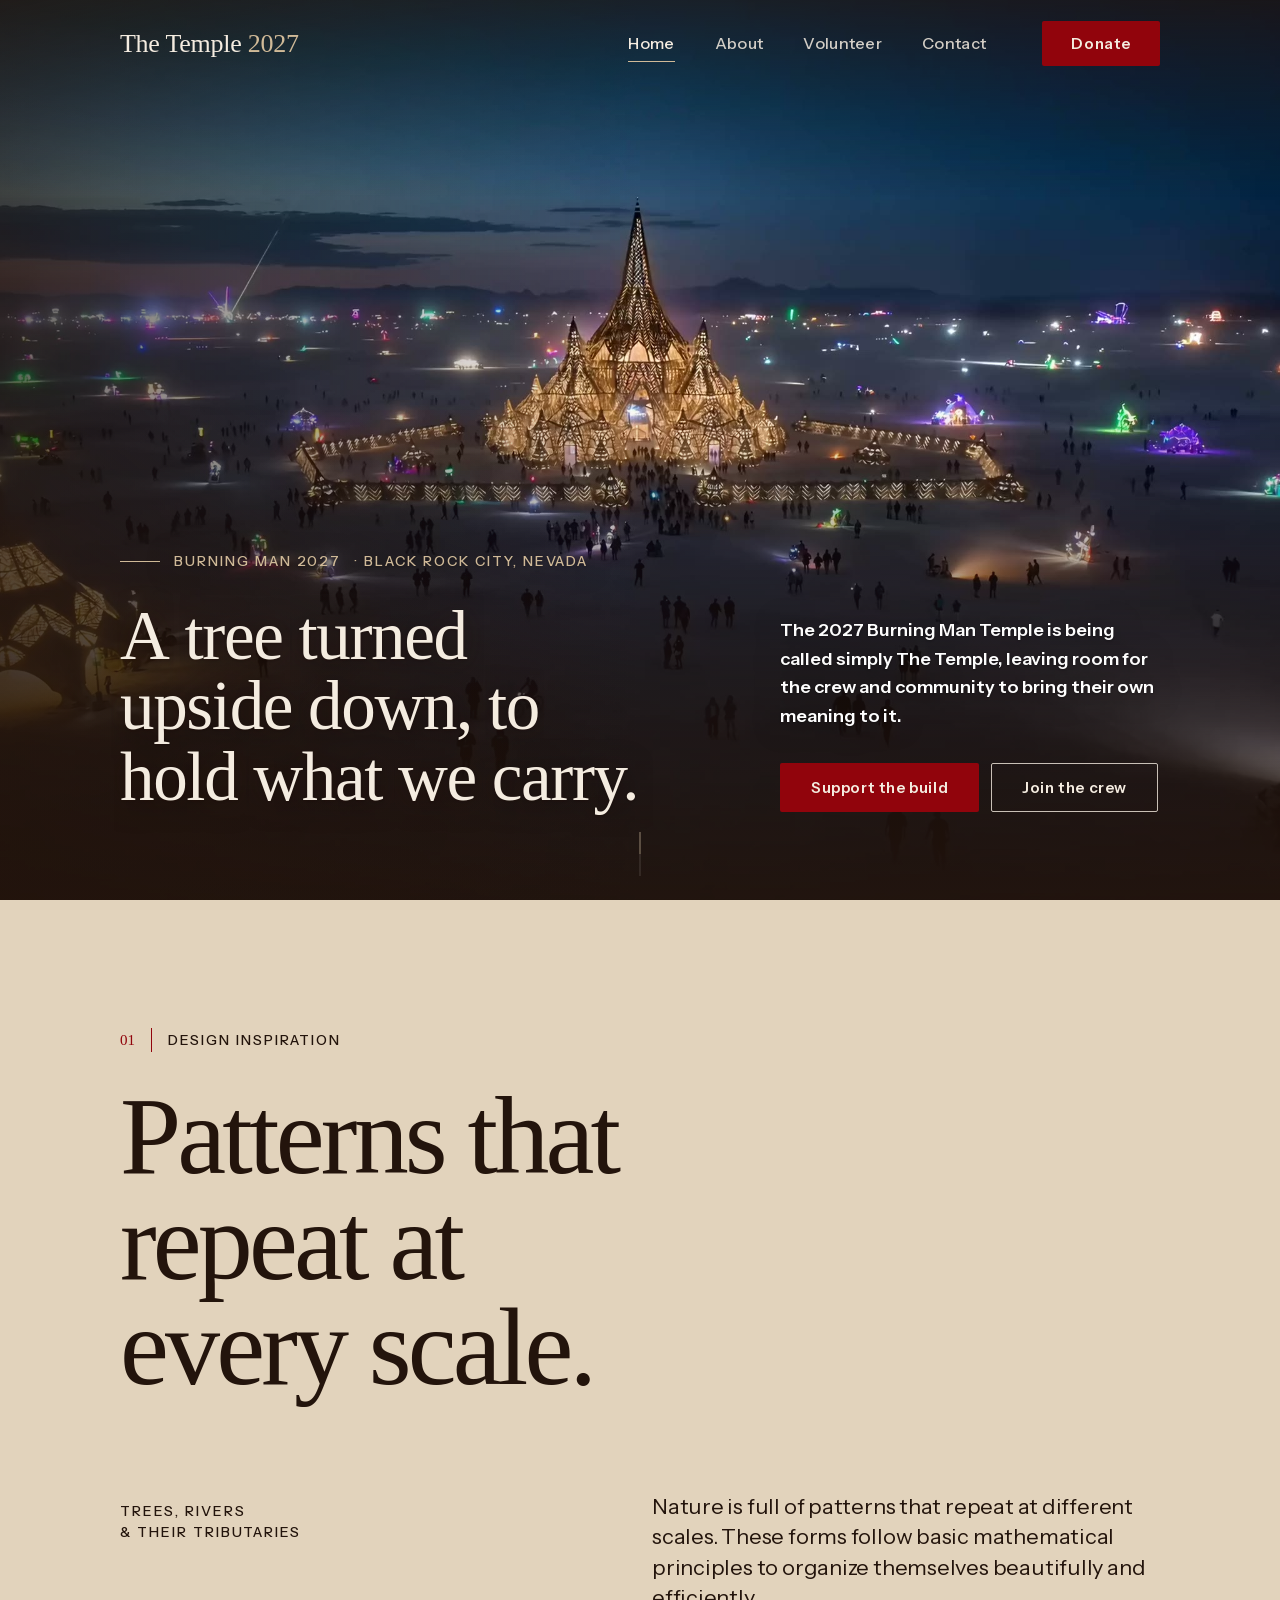
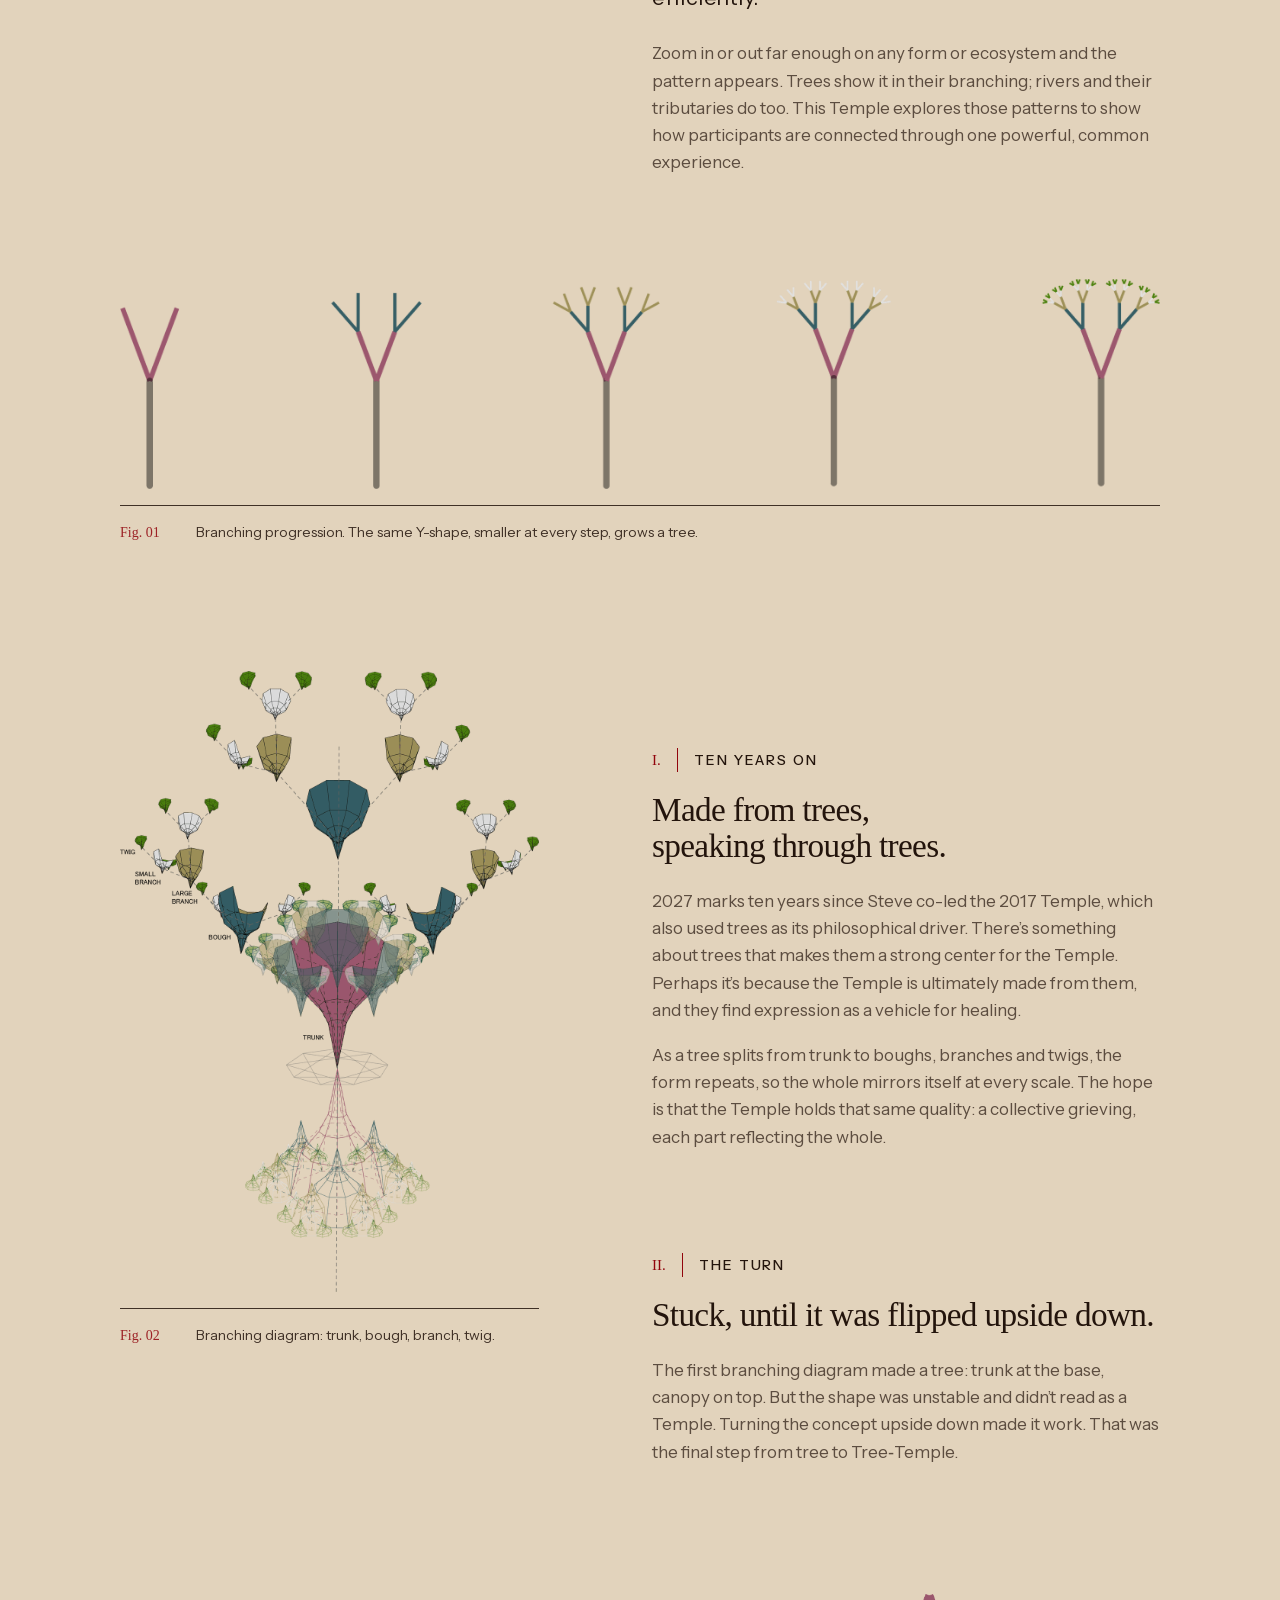
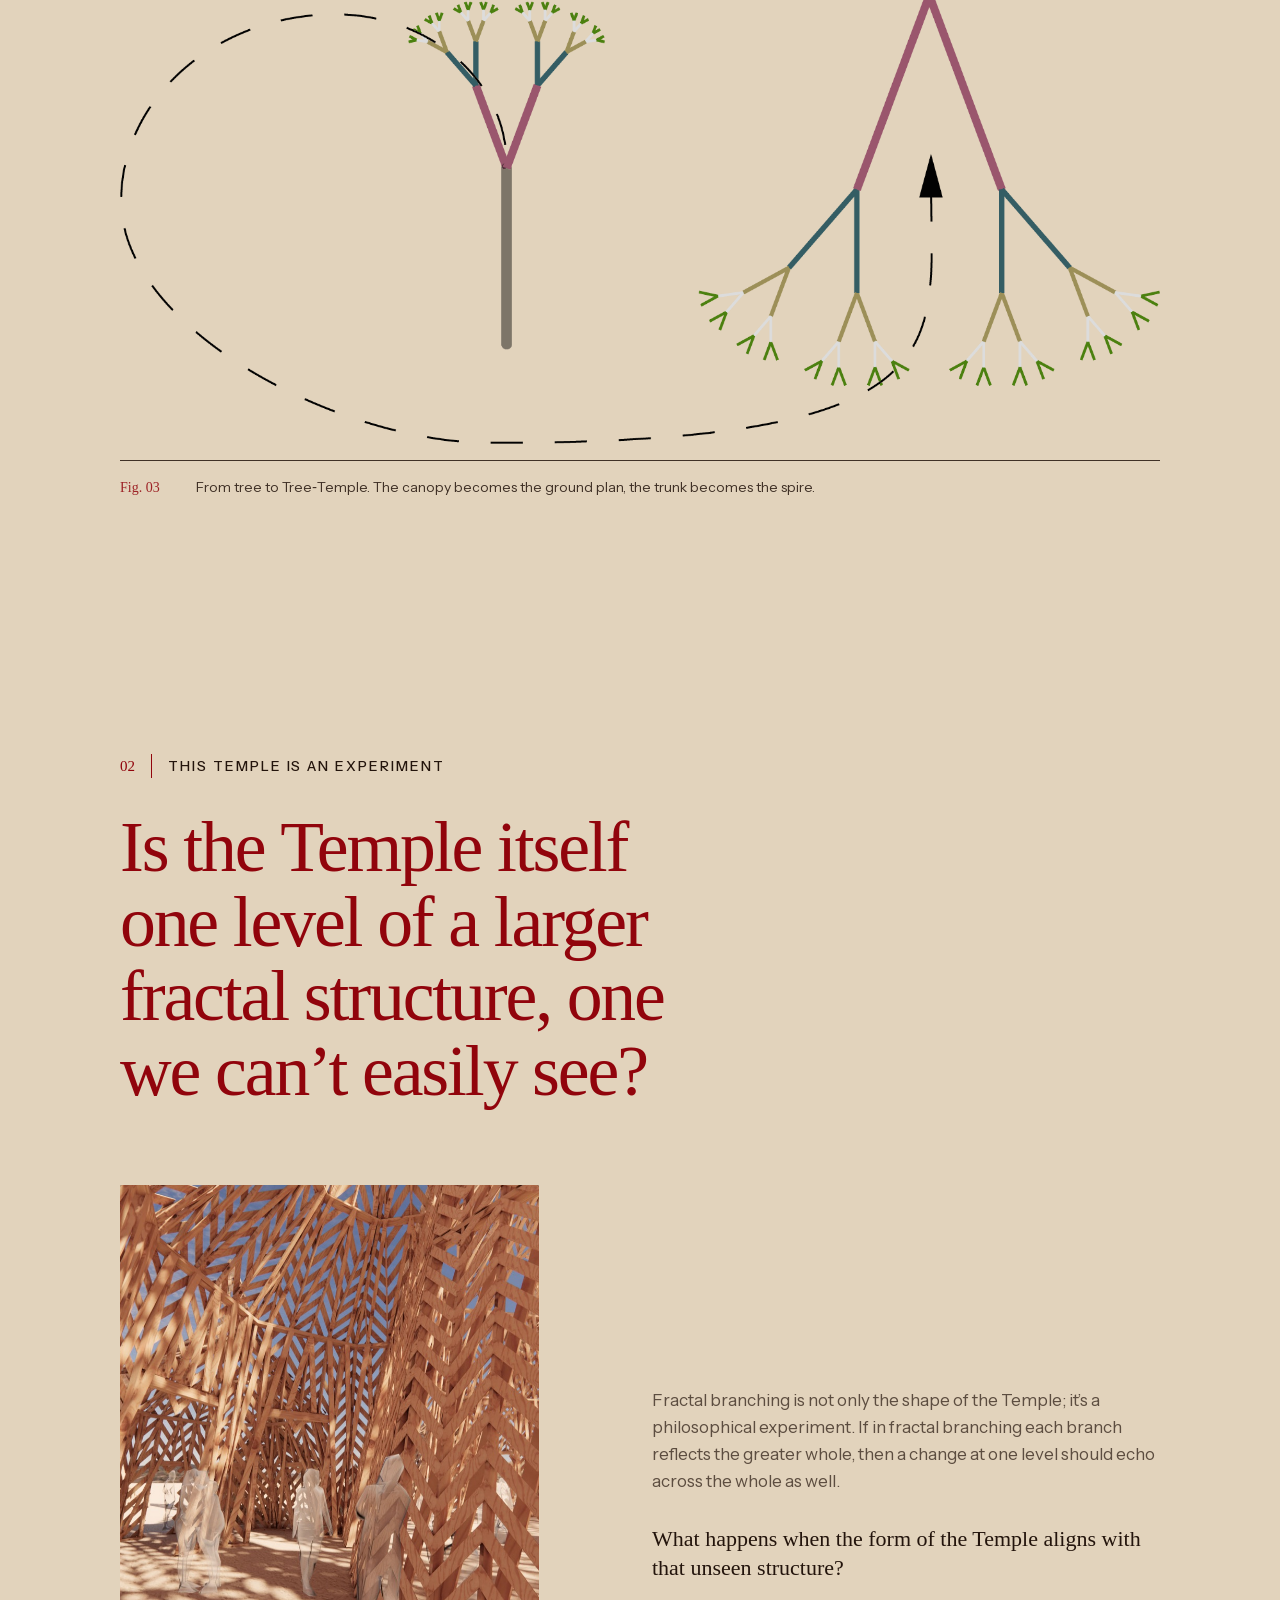
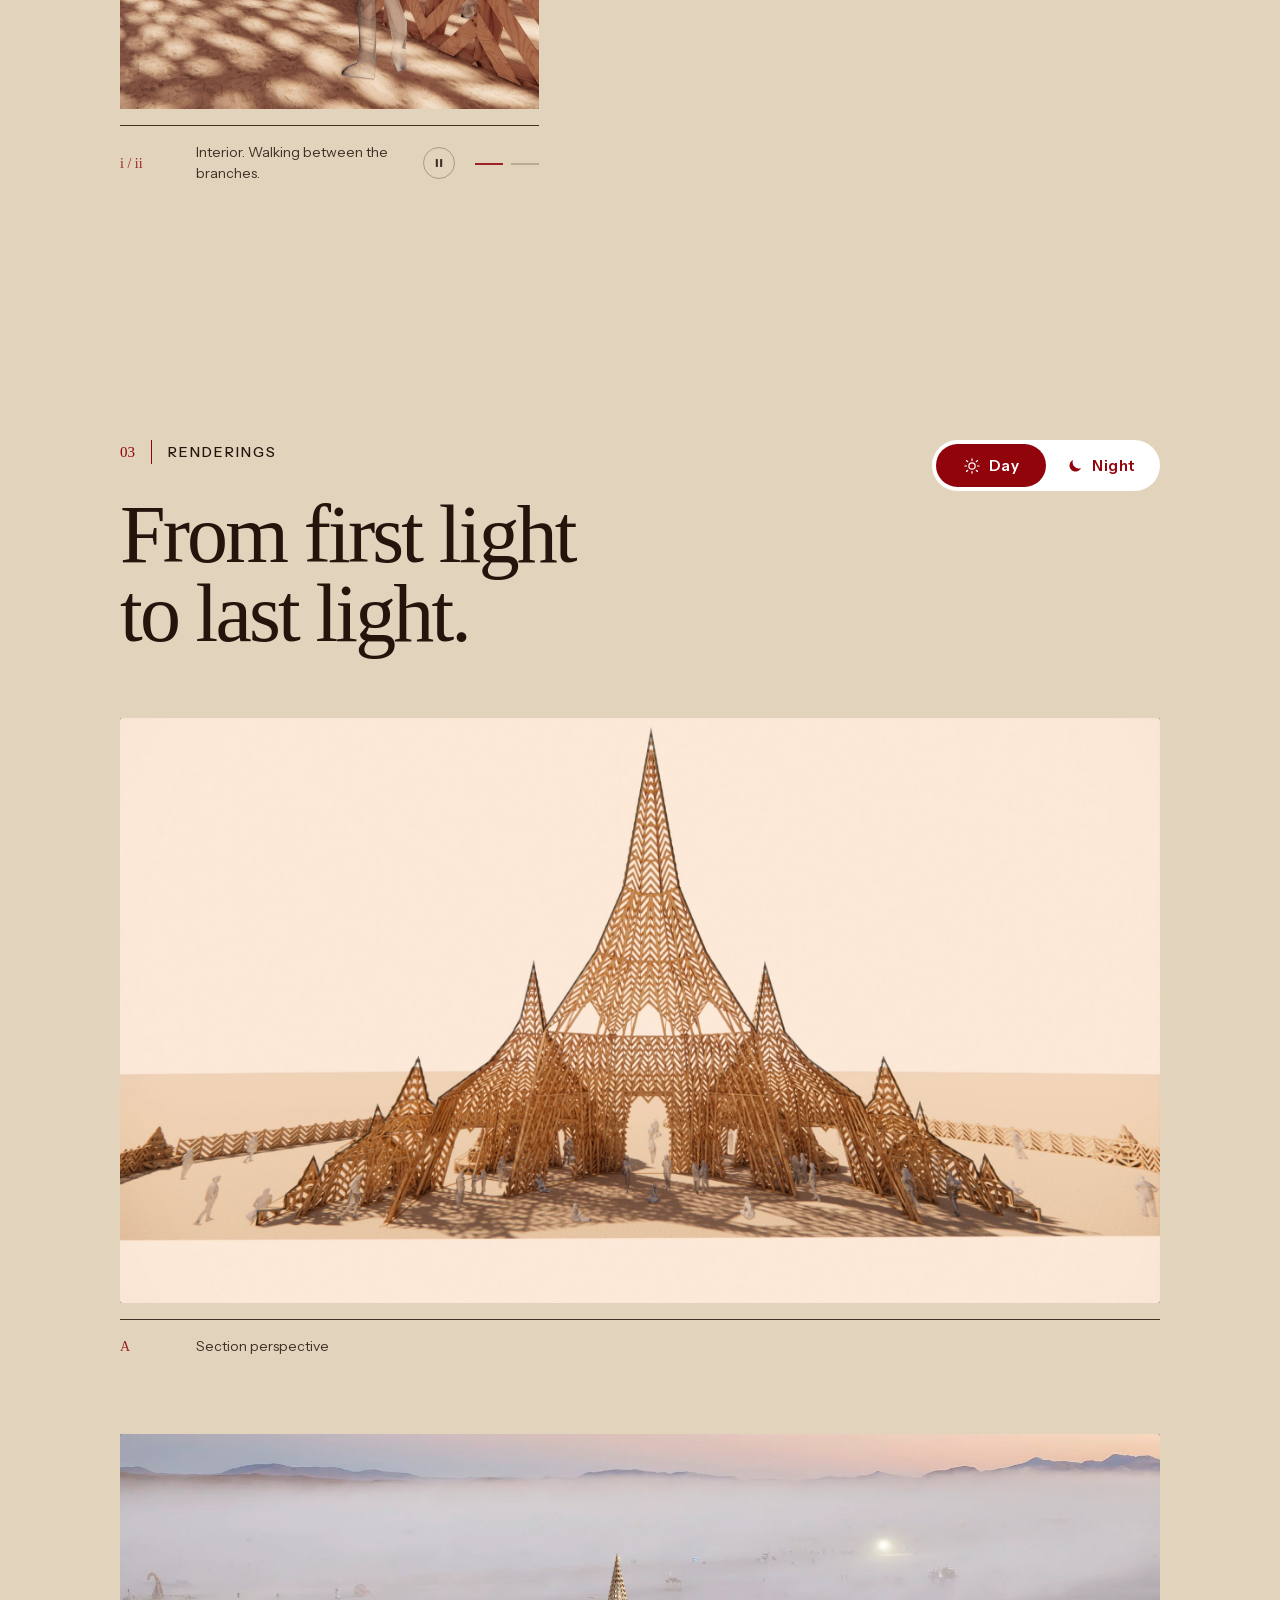
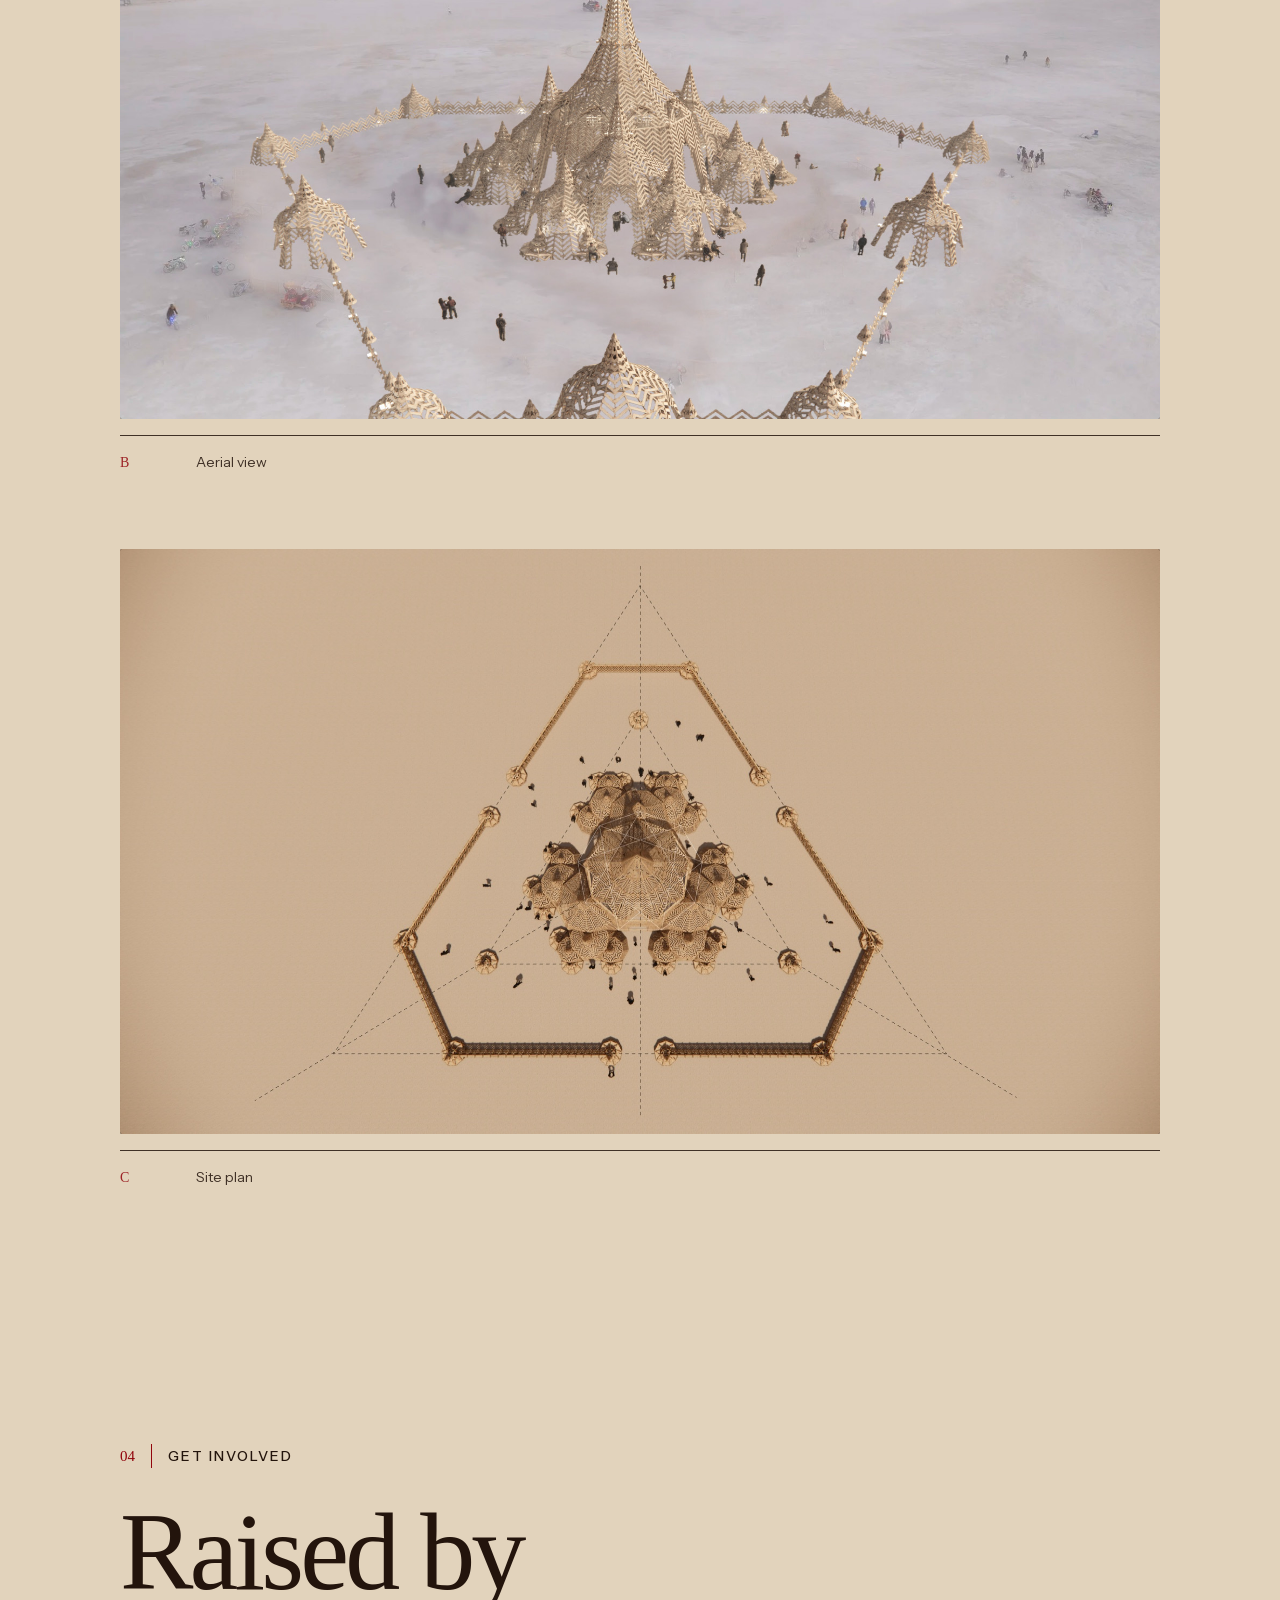
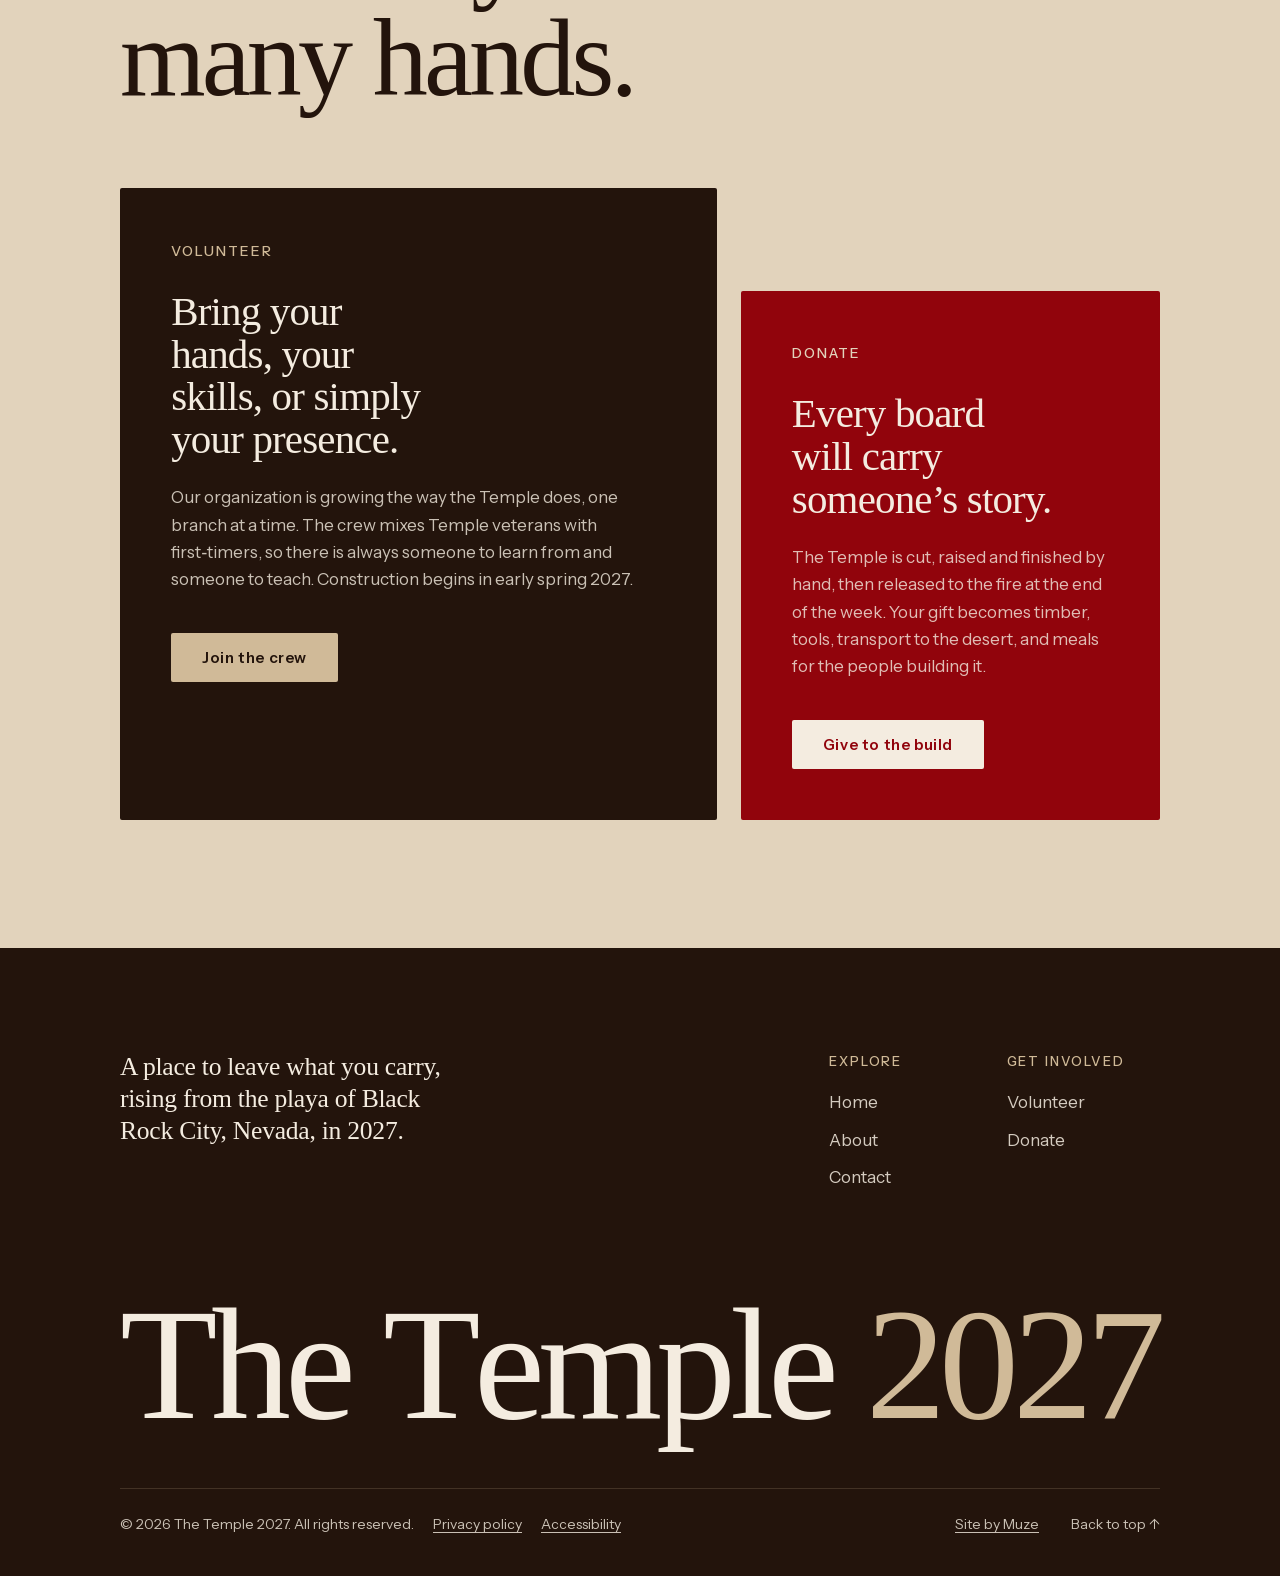
==== index.html @ 75f180c4 "Ceiling plan grows like mushrooms from the Trunk Each round chamber swells up from its own centre in" ====
<!DOCTYPE html>
<html lang="en">
<head>
  <meta charset="UTF-8" />
  <meta name="viewport" content="width=device-width, initial-scale=1.0" />
  <!-- TEMPORARY: preview only. Remove this line when the real domain goes live. -->
  <meta name="robots" content="noindex, nofollow" />
  <title>The Temple 2027 | Burning Man</title>
  <meta name="description" content="The Temple 2027 at Burning Man: a fractal tree turned upside down, built by the community as a space for grief and reflection." />
  <link rel="icon" type="image/png" sizes="32x32" href="img/favicon-32.png?v=3" />
  <link rel="icon" type="image/png" sizes="192x192" href="img/favicon-192.png?v=3" />
  <link rel="apple-touch-icon" href="img/apple-touch-icon.png?v=3" />
  <link rel="preload" href="fonts/young-serif-latin.woff2" as="font" type="font/woff2" crossorigin />
  <link rel="preload" href="fonts/instrument-sans-latin.woff2" as="font" type="font/woff2" crossorigin />
  <link rel="preload" as="image" href="img/hero-video-start.jpg" />
  <link rel="stylesheet" href="css/styles.css?v=55" />
  <!-- enable scroll-reveal hidden state before paint (no flash; no-JS safe) -->
  <script>document.documentElement.classList.add('js-reveal');</script>
  <!-- reduced motion: show the hero still from the first paint (no video flash) -->
  <script>if(window.matchMedia&&matchMedia('(prefers-reduced-motion: reduce)').matches)document.documentElement.classList.add('rm')</script>
  <!-- TEMPORARY font preview: apply the saved title font before paint -->
</head>
<body>
  <a class="skip-link" href="#main">Skip to content</a>
  <div class="page" id="top">

    <!-- ================= Header ================= -->
    <header class="site-header" id="site-header">
      <div class="container">
        <a class="logo" href="index.html" aria-label="The Temple 2027, home">
          The Temple <span class="logo__year">2027</span>
        </a>

        <input type="checkbox" id="nav-check" aria-label="Menu" aria-controls="site-nav" />
        <label class="nav-toggle" for="nav-check" aria-hidden="true">
          <span></span><span></span><span></span>
        </label>

        <nav class="nav" id="site-nav" aria-label="Main">
          <a href="index.html" aria-current="page">Home</a>
          <a href="about.html">About</a>
          <a href="volunteer.html">Volunteer</a>
          <a href="contact.html">Contact</a>
          <a class="btn btn--red nav__cta" href="donate.html">Donate</a>
        </nav>

        <a class="btn btn--red header-cta" href="donate.html">Donate</a>
      </div>
    </header>

    <main id="main" tabindex="-1">
      <!-- ================= Hero (above the fold) ================= -->
      <section class="hero">
        <!-- film + still move together for the parallax effect -->
        <div class="hero__media" id="hero-media">
          <!-- hero film: plays once, then fades into the overview still.
               Decorative and muted. -->
          <video
            class="hero__bg hero__video"
            id="hero-video"
            muted
            playsinline
            preload="auto"
            poster="img/hero-video-start.jpg"
            data-end-frame="img/hero-video-end.jpg"
            aria-hidden="true"
          >
            <source src="img/hero-video-sm.mp4" type="video/mp4" media="(max-width: 900px)" />
            <source src="img/hero-video.mp4" type="video/mp4" />
          </video>
          <!-- the film fades into this still when it ends (also the fallback) -->
          <img
            class="hero__bg hero__after"
            src="img/hero-overview.jpg"
            srcset="img/hero-overview-sm.jpg 1200w, img/hero-overview.jpg 1754w"
            sizes="100vw"
            alt="Aerial view of The Temple 2027 at dusk: the lit timber spires and courtyard wall glowing on the playa, with Black Rock City's lights behind"
            loading="lazy"
            decoding="async"
          />
        </div>
        <!-- pause/play for the hero film (motion sensitivity, WCAG 2.2.2) -->
        <button type="button" class="hero__pause" id="hero-pause" aria-controls="hero-video" aria-pressed="false" aria-label="Pause background video" hidden>
          <svg class="hero__pause-icon hero__pause-icon--pause" viewBox="0 0 24 24" aria-hidden="true"><rect x="6.5" y="5" width="3.6" height="14" rx="1" /><rect x="13.9" y="5" width="3.6" height="14" rx="1" /></svg>
          <svg class="hero__pause-icon hero__pause-icon--play" viewBox="0 0 24 24" aria-hidden="true"><path d="M8 5.5v13a1 1 0 0 0 1.5.86l10.2-6.5a1 1 0 0 0 0-1.72L9.5 4.64A1 1 0 0 0 8 5.5z" /></svg>
          <span class="hero__pause-label">Pause</span>
        </button>
        <!-- mouse users: the pause/play control follows the cursor over the film -->
        <div class="hero-cursor" id="hero-cursor" aria-hidden="true">
          <svg class="hero-cursor__icon hero-cursor__icon--pause" viewBox="0 0 24 24"><rect x="6.5" y="5" width="3.6" height="14" rx="1" /><rect x="13.9" y="5" width="3.6" height="14" rx="1" /></svg>
          <svg class="hero-cursor__icon hero-cursor__icon--play" viewBox="0 0 24 24"><path d="M8 5.5v13a1 1 0 0 0 1.5.86l10.2-6.5a1 1 0 0 0 0-1.72L9.5 4.64A1 1 0 0 0 8 5.5z" /></svg>
          <span class="hero-cursor__label">Pause</span>
        </div>
        <div class="hero__shade" aria-hidden="true"></div>

        <div class="container hero__inner">
          <p class="eyebrow hero__eyebrow">Burning Man 2027<span class="hero__place"> &middot; Black Rock City, Nevada</span></p>

          <div class="hero__grid">
            <h1 class="hero__title">A tree turned upside down, to hold what we carry.</h1>

            <div class="hero__side">
              <p class="hero__lede">
                The 2027 Burning Man Temple is being called simply The Temple,
                leaving room for the crew and community to bring their own
                meaning to it.
              </p>
              <div class="hero__actions">
                <a class="btn btn--red" href="donate.html">Support the build</a>
                <a class="btn btn--ghost" href="volunteer.html">Join the crew</a>
              </div>
            </div>
          </div>
        </div>

        <a class="hero__scroll" href="#intro" aria-label="Scroll to content">
          <span></span>
        </a>
      </section>

      <!-- ================= 01 / Inspiration ================= -->
      <section class="section inspo" id="intro">
        <div class="container">
          <header class="sec-head" data-reveal>
            <p class="index"><span>01</span> Design Inspiration</p>
            <h2 class="display">Patterns that repeat at every&nbsp;scale.</h2>
          </header>

          <div class="inspo__lead">
            <p class="meta" data-reveal>
              Trees, rivers<br />&amp; their tributaries
            </p>
            <div class="inspo__lead-text" data-reveal>
              <p class="lede-lg">
                Nature is full of patterns that repeat at different scales. These
                forms follow basic mathematical principles to organize themselves
                beautifully and efficiently.
              </p>
              <p>
                Zoom in or out far enough on any form or ecosystem and the pattern
                appears. Trees show it in their branching; rivers and their
                tributaries do too. This Temple explores those patterns to show how
                participants are connected through one powerful, common experience.
              </p>
            </div>
          </div>

          <figure class="plate" data-reveal>
            <div class="grow-strip">
              <img src="img/concept-1.png?v=2" alt="Five-step diagram: a single Y-shaped branch repeats at smaller and smaller scales until it forms a full tree canopy" loading="lazy" />
              <span class="grow-strip__step" aria-hidden="true"></span>
              <span class="grow-strip__step" aria-hidden="true"></span>
              <span class="grow-strip__step" aria-hidden="true"></span>
              <span class="grow-strip__step" aria-hidden="true"></span>
              <span class="grow-strip__step" aria-hidden="true"></span>
            </div>
            <figcaption class="caption">
              <span class="caption__fig">Fig. 01</span>
              <span>Branching progression. The same Y-shape, smaller at every step, grows a tree.</span>
            </figcaption>
          </figure>

          <div class="inspo__split">
            <figure class="plate plate--tall" data-reveal>
              <img src="img/branching-diagram.png" alt="Branching diagram labelling each level of the Temple: trunk, bough, large branch, small branch and twig" loading="lazy" />
              <figcaption class="caption">
                <span class="caption__fig">Fig. 02</span>
                <span>Branching diagram: trunk, bough, branch, twig.</span>
              </figcaption>
            </figure>

            <div class="inspo__story">
              <div class="story-block" data-reveal>
                <p class="index index--small"><span>i.</span> Ten years on</p>
                <h3 class="title-lg">Made from trees, speaking through&nbsp;trees.</h3>
                <p>
                  2027 marks ten years since Steve co-led the 2017 Temple, which also
                  used trees as its philosophical driver. There&rsquo;s something about
                  trees that makes them a strong center for the Temple. Perhaps it&rsquo;s
                  because the Temple is ultimately made from them, and they find
                  expression as a vehicle for healing.
                </p>
                <p>
                  As a tree splits from trunk to boughs, branches and twigs, the form
                  repeats, so the whole mirrors itself at every scale. The hope is that
                  the Temple holds that same quality: a collective grieving, each part
                  reflecting the whole.
                </p>
              </div>

              <div class="story-block" data-reveal>
                <p class="index index--small"><span>ii.</span> The turn</p>
                <h3 class="title-lg">Stuck, until it was flipped upside&nbsp;down.</h3>
                <p>
                  The first branching diagram made a tree: trunk at the base, canopy
                  on top. But the shape was unstable and didn&rsquo;t read as a Temple.
                  Turning the concept upside down made it work. That was the final step
                  from tree to Tree&#8209;Temple.
                </p>
              </div>
            </div>
          </div>

          <figure class="plate" data-reveal>
            <div class="flip-anim">
              <img src="img/concept-2.png?v=2" alt="Diagram showing the tree rotated upside down: the trunk becomes the Temple's central spire and the branches spread outward along the ground" loading="lazy" />
              <span class="flip-anim__tree flip-anim__tree--up" aria-hidden="true"></span>
              <span class="flip-anim__loop" aria-hidden="true"></span>
              <span class="flip-anim__tree flip-anim__tree--down" aria-hidden="true"></span>
            </div>
            <figcaption class="caption">
              <span class="caption__fig">Fig. 03</span>
              <span>From tree to Tree&#8209;Temple. The canopy becomes the ground plan, the trunk becomes the spire.</span>
            </figcaption>
          </figure>
        </div>
      </section>

      <!-- ================= 02 / The Experiment ================= -->
      <section class="section experiment">
        <div class="container">
          <p class="index" data-reveal><span>02</span> This Temple is an Experiment</p>
          <blockquote class="experiment__quote" data-reveal>
            Is the Temple itself one level of a larger fractal structure,
            one we can&rsquo;t easily&nbsp;see?
          </blockquote>
          <div class="experiment__body">
            <!-- interior slider: slow crossfade with an easing zoom -->
            <figure class="ex-slider" data-reveal aria-roledescription="carousel" aria-label="Interior renderings">
              <div class="ex-slider__frame">
                <div class="ex-slide is-active">
                  <img src="img/interior-1.jpg" alt="Inside the Temple: people walk beneath branching timber columns, dappled light on the playa floor" loading="lazy" />
                </div>
                <div class="ex-slide">
                  <img src="img/interior-2.jpg" alt="Inside the Temple's central chamber, looking up into the lattice dome with a small altar spire at its center" loading="lazy" />
                </div>
              </div>
              <figcaption class="caption ex-slider__caption">
                <span class="caption__fig ex-slider__count" aria-live="polite">i / ii</span>
                <span class="ex-slider__label">Interior. Walking between the branches.</span>
                <button type="button" class="ex-slider__pause" aria-pressed="false" aria-label="Pause slideshow">
                  <svg class="ex-slider__pause-icon ex-slider__pause-icon--pause" viewBox="0 0 24 24" aria-hidden="true"><rect x="6.5" y="5" width="3.6" height="14" rx="1" /><rect x="13.9" y="5" width="3.6" height="14" rx="1" /></svg>
                  <svg class="ex-slider__pause-icon ex-slider__pause-icon--play" viewBox="0 0 24 24" aria-hidden="true"><path d="M8 5.5v13a1 1 0 0 0 1.5.86l10.2-6.5a1 1 0 0 0 0-1.72L9.5 4.64A1 1 0 0 0 8 5.5z" /></svg>
                </button>
                <span class="ex-slider__dots">
                  <button type="button" class="ex-slider__dot is-active" aria-label="Show interior view 1"></button>
                  <button type="button" class="ex-slider__dot" aria-label="Show interior view 2"></button>
                </span>
              </figcaption>
            </figure>

            <div class="experiment__text" data-reveal>
              <p>
                Fractal branching is not only the shape of the Temple; it&rsquo;s a
                philosophical experiment. If in fractal branching each branch reflects
                the greater whole, then a change at one level should echo across the
                whole as well.
              </p>
              <p class="experiment__ask">What happens when the form of the Temple aligns with that unseen structure?</p>
            </div>
          </div>
        </div>
      </section>

      <!-- ================= 03 / Day & Night ================= -->
      <section class="section daynight" id="day-night" data-mode="day">
        <div class="container">
          <!-- sticky on desktop (follows you down the section);
               floating bottom pill on mobile while the section is in view -->
          <div class="dn-toggle-dock">
            <div class="dn-toggle" role="group" aria-label="Show renderings in daylight or at night">
              <button type="button" class="dn-toggle__btn" data-mode="day" aria-pressed="true">
                <svg viewBox="0 0 24 24" aria-hidden="true"><circle cx="12" cy="12" r="4.2" /><path d="M12 2.5v2.2M12 19.3v2.2M4.7 4.7l1.6 1.6M17.7 17.7l1.6 1.6M2.5 12h2.2M19.3 12h2.2M4.7 19.3l1.6-1.6M17.7 6.3l1.6-1.6" /></svg>
                Day
              </button>
              <button type="button" class="dn-toggle__btn" data-mode="night" aria-pressed="false">
                <svg viewBox="0 0 24 24" aria-hidden="true"><path d="M20 14.5A8 8 0 0 1 9.5 4a8 8 0 1 0 10.5 10.5Z" /></svg>
                Night
              </button>
              <span class="dn-toggle__thumb" aria-hidden="true"></span>
            </div>
          </div>

          <header class="daynight__head">
            <div data-reveal>
              <p class="index"><span>03</span> Renderings</p>
              <h2 class="display display--md">From first light to last&nbsp;light.</h2>
            </div>
          </header>

          <figure class="dn-figure dn-figure--wide" data-reveal>
            <div class="dn-media">
              <img class="dn-img dn-img--day" src="img/section-day.jpg" alt="Section perspective of the Temple in daylight: timber lattice spires over the playa" loading="lazy" />
              <img class="dn-img dn-img--night" src="img/section-night.jpg" alt="Section perspective of the Temple at night, lit warm from within under a starry sky" loading="lazy" />
            </div>
            <figcaption class="caption">
              <span class="caption__fig">A</span>
              <span>Section perspective</span>
            </figcaption>
          </figure>

          <div class="dn-pair">
            <figure class="dn-figure" data-reveal>
              <div class="dn-media">
                <img class="dn-img dn-img--day" src="img/aerial-day.jpg" alt="Aerial view of the Temple and its courtyard at dawn in a soft dust haze" loading="lazy" />
                <img class="dn-img dn-img--night" src="img/aerial-night.jpg" alt="Aerial view of the Temple glowing at dusk with Black Rock City's lights behind" loading="lazy" />
              </div>
              <figcaption class="caption">
                <span class="caption__fig">B</span>
                <span>Aerial view</span>
              </figcaption>
            </figure>

            <figure class="dn-figure" data-reveal>
              <div class="dn-media">
                <img class="dn-img dn-img--day" src="img/siteplan-day.jpg" alt="Top-down site plan of the Temple: a hexagonal courtyard wall inside a triangle of construction lines" loading="lazy" />
                <img class="dn-img dn-img--night" src="img/siteplan-night.jpg" alt="Top-down site plan of the Temple at night, the central chamber glowing" loading="lazy" />
              </div>
              <figcaption class="caption">
                <span class="caption__fig">C</span>
                <span>Site plan</span>
              </figcaption>
            </figure>
          </div>
        </div>
      </section>

      <!-- ================= 04 / Get involved ================= -->
      <section class="section involve" id="get-involved">
        <div class="container">
          <header class="sec-head" data-reveal>
            <p class="index"><span>04</span> Get Involved</p>
            <h2 class="display">Raised by many hands.</h2>
          </header>

          <div class="involve__grid">
            <article class="cta-card cta-card--dark" data-reveal>
              <p class="cta-card__label">Volunteer</p>
              <h3 class="cta-card__title">Bring your hands, your skills, or simply your&nbsp;presence.</h3>
              <p class="cta-card__text">
                Our organization is growing the way the Temple does, one branch at a
                time. The crew mixes Temple veterans with first&#8209;timers, so there
                is always someone to learn from and someone to teach. Construction
                begins in early spring 2027.
              </p>
              <a class="btn btn--khaki cta-card__btn" href="volunteer.html">Join the crew</a>
            </article>

            <article class="cta-card cta-card--red" data-reveal>
              <p class="cta-card__label">Donate</p>
              <h3 class="cta-card__title">Every board will carry someone&rsquo;s&nbsp;story.</h3>
              <p class="cta-card__text">
                The Temple is cut, raised and finished by hand, then released to the
                fire at the end of the week. Your gift becomes timber, tools,
                transport to the desert, and meals for the people building it.
              </p>
              <a class="btn btn--cream cta-card__btn" href="donate.html">Give to the build</a>
            </article>
          </div>
        </div>
      </section>
    </main>

    <!-- ================= Footer ================= -->
    <footer class="site-footer" data-header="dark">
      <div class="container">
        <div class="footer__top">
          <p class="footer__statement">
            A place to leave what you carry, rising from the playa of Black Rock
            City, Nevada, in&nbsp;2027.
          </p>

          <nav class="footer__col" aria-label="Explore">
            <p class="footer__heading">Explore</p>
            <a href="index.html">Home</a>
            <a href="about.html">About</a>
            <a href="contact.html">Contact</a>
          </nav>

          <nav class="footer__col" aria-label="Get involved">
            <p class="footer__heading">Get involved</p>
            <a href="volunteer.html">Volunteer</a>
            <a href="donate.html">Donate</a>
          </nav>

        </div>

        <p class="footer__mark" aria-hidden="true">The Temple <span>2027</span></p>

        <div class="footer__bottom">
          <p>&copy; 2026 The Temple 2027. All rights reserved. <a class="footer__legal" href="privacy.html">Privacy policy</a> <a class="footer__legal" href="accessibility.html">Accessibility</a></p>
          <div class="footer__links">
            <a class="footer__credit" href="https://muzedesign.com" target="_blank" rel="noopener">Site by Muze<span class="sr-only"> (opens in a new tab)</span></a>
            <a class="footer__top-link" href="#top">Back to top <span aria-hidden="true">&uarr;</span></a>
          </div>
        </div>
      </div>
    </footer>

  </div>

  <script src="js/main.js?v=52" defer></script>
</body>
</html>
---- css/styles.css ----
/* ============================================================
   The Temple 2027 — shared stylesheet
   ============================================================ */

/* ---------- Fonts (self-hosted, no calls to Google) ---------- */
/* Instrument Sans is variable: one file covers weights 400 to 600 */
@font-face {
  font-family: "Instrument Sans";
  font-style: normal;
  font-weight: 400 600;
  font-display: swap;
  src: url("../fonts/instrument-sans-latin-ext.woff2") format("woff2");
  unicode-range: U+0100-02BA, U+02BD-02C5, U+02C7-02CC, U+02CE-02D7, U+02DD-02FF, U+0304, U+0308, U+0329, U+1D00-1DBF, U+1E00-1E9F, U+1EF2-1EFF, U+2020, U+20A0-20AB, U+20AD-20C0, U+2113, U+2C60-2C7F, U+A720-A7FF;
}
@font-face {
  font-family: "Instrument Sans";
  font-style: normal;
  font-weight: 400 600;
  font-display: swap;
  src: url("../fonts/instrument-sans-latin.woff2") format("woff2");
  unicode-range: U+0000-00FF, U+0131, U+0152-0153, U+02BB-02BC, U+02C6, U+02DA, U+02DC, U+0304, U+0308, U+0329, U+2000-206F, U+20AC, U+2122, U+2191, U+2193, U+2212, U+2215, U+FEFF, U+FFFD;
}
@font-face {
  font-family: "Young Serif";
  font-style: normal;
  font-weight: 400;
  font-display: swap;
  src: url("../fonts/young-serif-latin-ext.woff2") format("woff2");
  unicode-range: U+0100-02BA, U+02BD-02C5, U+02C7-02CC, U+02CE-02D7, U+02DD-02FF, U+0304, U+0308, U+0329, U+1D00-1DBF, U+1E00-1E9F, U+1EF2-1EFF, U+2020, U+20A0-20AB, U+20AD-20C0, U+2113, U+2C60-2C7F, U+A720-A7FF;
}
@font-face {
  font-family: "Young Serif";
  font-style: normal;
  font-weight: 400;
  font-display: swap;
  src: url("../fonts/young-serif-latin.woff2") format("woff2");
  unicode-range: U+0000-00FF, U+0131, U+0152-0153, U+02BB-02BC, U+02C6, U+02DA, U+02DC, U+0304, U+0308, U+0329, U+2000-206F, U+20AC, U+2122, U+2191, U+2193, U+2212, U+2215, U+FEFF, U+FFFD;
}

/* ---------- Design tokens ---------- */
:root {
  --khaki: #d0ba98;
  --khaki-light: #e2d3bc;
  --licorice: #23140c;
  --red: #91040c;
  --red-hover: #a8101a;
  --cream: #f4ece0;
  --ink-70: rgba(35, 20, 12, 0.7);
  --cream-80: rgba(244, 236, 224, 0.8);
  --cream-20: rgba(244, 236, 224, 0.2);

  --page-max: none;      /* backgrounds run full-bleed; .container caps content */
  --maxw: 1680px;
  --pad: 120px;          /* desktop side padding */
  --header-h: 88px;
  --radius: 2px;

  --font-sans: "Instrument Sans", system-ui, -apple-system, sans-serif;
  --font-serif: "Young Serif", Georgia, serif;
  --serif-weight: 400;
}

/* last-resort safety for any font: a title may break a long word rather
   than push the page sideways on a narrow screen */
h1, h2, h3, .display, .title-lg {
  overflow-wrap: break-word;
}

/* ---------- Reset ---------- */
*,
*::before,
*::after {
  box-sizing: border-box;
}

html {
  scroll-behavior: smooth;
  /* keep anchored / focused content clear of the fixed header */
  scroll-padding-top: 96px;
}

/* ---------- Accessibility helpers ---------- */
.sr-only {
  position: absolute;
  width: 1px;
  height: 1px;
  padding: 0;
  margin: -1px;
  overflow: hidden;
  clip: rect(0 0 0 0);
  white-space: nowrap;
  border: 0;
}
/* "Skip to content": hidden until a keyboard user tabs to it */
.skip-link {
  position: fixed;
  z-index: 100;
  top: 12px;
  left: 12px;
  padding: 12px 18px;
  font-family: var(--font-sans);
  font-size: 15px;
  font-weight: 600;
  color: var(--cream);
  background: var(--licorice);
  border-radius: var(--radius);
  outline: 2px solid var(--khaki);
  outline-offset: 2px;
  transform: translateY(-160%);
  transition: transform 0.2s ease;
}
.skip-link:focus {
  transform: none;
}
main:focus {
  outline: none;
}

body {
  margin: 0;
  background: var(--licorice);
  color: var(--licorice);
  font-family: var(--font-sans);
  font-size: 16px;
  line-height: 1.6;
  -webkit-font-smoothing: antialiased;
  text-rendering: optimizeLegibility;
}

img {
  display: block;
  max-width: 100%;
}

a {
  color: inherit;
  text-decoration: none;
}

p {
  margin: 0;
}

/* ---------- Layout helpers ---------- */
/* page backgrounds are full-width; content width is capped by .container */
.page {
  max-width: var(--page-max);
  margin-inline: auto;
  background: var(--khaki-light);
  min-height: 100vh;
}

.container {
  width: 100%;
  max-width: calc(var(--maxw) + var(--pad) * 2);
  margin-inline: auto;
  padding-inline: var(--pad);
}

.section {
  padding-block: 96px;
}

.eyebrow {
  font-family: var(--font-sans);
  font-weight: 500;
  font-size: 14px;
  letter-spacing: 0.14em;
  text-transform: uppercase;
  margin: 0;
}

/* ---------- Buttons ---------- */
.btn {
  display: inline-flex;
  align-items: center;
  justify-content: center;
  font-family: var(--font-sans);
  font-weight: 600;
  font-size: 15px;
  letter-spacing: 0.04em;
  line-height: 1;
  padding: 16px 30px;
  border-radius: var(--radius);
  border: 1px solid transparent;
  cursor: pointer;
  transition: background-color 0.18s ease, color 0.18s ease,
    border-color 0.18s ease, transform 0.18s ease;
  white-space: nowrap;
}
.btn:hover {
  transform: translateY(-1px);
}
.btn:focus-visible,
.nav a:focus-visible,
.logo:focus-visible,
a:focus-visible {
  outline: 2px solid var(--licorice);
  outline-offset: 3px;
}
/* on dark areas the ring turns khaki so it stays visible */
.hero :focus-visible,
.site-footer :focus-visible,
.cta-card--dark :focus-visible,
.daynight[data-mode="night"] :focus-visible,
.site-header:not(.is-light) :focus-visible {
  outline-color: var(--khaki);
}
.cta-card--red :focus-visible {
  outline-color: #fff;
}

.btn--red {
  background: var(--red);
  color: var(--cream);
}
.btn--red:hover {
  background: var(--red-hover);
}

.btn--ghost {
  background: transparent;
  color: var(--cream);
  border-color: var(--cream-80);
}
.btn--ghost:hover {
  background: var(--cream);
  color: var(--licorice);
  border-color: var(--cream);
}

/* ============================================================
   Header — transparent over the hero, solid licorice once scrolled
   ============================================================ */
.site-header {
  position: fixed;
  top: 0;
  left: 0;
  right: 0;
  max-width: var(--page-max);
  margin-inline: auto;
  z-index: 50;
  height: var(--header-h);
  color: var(--cream);
  background: transparent;
  border-bottom: 1px solid transparent;
  transition: background-color 0.3s ease, border-color 0.3s ease,
    color 0.3s ease, height 0.3s ease;
}
.site-header.is-scrolled {
  --header-h: 72px;
  background: var(--licorice);
  border-bottom-color: rgba(208, 186, 152, 0.12);
}

/* past the hero: light khaki bar with a darker khaki rule, dark type */
.site-header.is-light:not(.menu-open) {
  background: var(--khaki-light);
  border-bottom-color: var(--khaki);
  color: var(--licorice);
}
.site-header.is-light:not(.menu-open) .logo {
  color: var(--licorice);
}
.site-header.is-light:not(.menu-open) .logo__year {
  color: var(--red);
}
.site-header.is-light:not(.menu-open) .nav-toggle span {
  background: var(--licorice);
}
.site-header.is-light .btn:focus-visible,
.site-header.is-light .nav a:focus-visible,
.site-header.is-light .logo:focus-visible {
  outline-color: var(--red);
}
/* desktop links only; the mobile overlay stays dark with cream links */
@media (min-width: 901px) {
  .site-header.is-light .nav a:not(.nav__cta) {
    color: var(--licorice);
  }
  .site-header.is-light .nav a:not(.nav__cta)::after {
    background: var(--red);
  }
}

.site-header .container {
  height: 100%;
  display: flex;
  align-items: center;
  justify-content: space-between;
  gap: 24px;
}

.logo {
  font-family: var(--font-serif);
  font-weight: var(--serif-weight);
  font-size: 26px;
  line-height: 1;
  letter-spacing: -0.01em;
  color: var(--cream);
  white-space: nowrap;
}
.logo__year {
  color: var(--khaki);
}

.nav {
  display: flex;
  align-items: center;
  gap: 8px;
  margin-left: auto;
}

.nav a {
  position: relative;
  padding: 8px 16px;
  font-size: 16px;
  font-weight: 500;
  letter-spacing: 0.02em;
  color: var(--cream);
  opacity: 0.85;
  transition: opacity 0.15s ease;
}
.nav a:hover,
.nav a[aria-current="page"] {
  opacity: 1;
}
/* small khaki underline marks the current page */
.nav a:not(.nav__cta)::after {
  content: "";
  position: absolute;
  left: 16px;
  right: 16px;
  bottom: 2px;
  height: 1px;
  background: var(--khaki);
  transform: scaleX(0);
  transform-origin: left;
  transition: transform 0.25s ease;
}
.nav a:hover::after,
.nav a[aria-current="page"]::after {
  transform: scaleX(1);
}

.header-cta {
  margin-left: 16px;
  padding: 14px 28px;
}

/* CTA shown only inside the mobile overlay */
.nav__cta {
  display: none;
}

/* mobile nav toggle (hidden on desktop) */
.nav-toggle {
  display: none;
  flex-direction: column;
  justify-content: center;
  gap: 5px;
  width: 44px;
  height: 44px;
  background: transparent;
  border: 0;
  cursor: pointer;
  padding: 10px;
}
.nav-toggle span {
  display: block;
  height: 2px;
  width: 100%;
  background: var(--cream);
  border-radius: 2px;
  transition: transform 0.2s ease, opacity 0.2s ease;
}
#nav-check {
  display: none;
}
@media (max-width: 900px) {
  /* visually hidden but focusable, so keyboards can open the menu */
  #nav-check {
    display: block;
    position: absolute;
    width: 1px;
    height: 1px;
    margin: 0;
    opacity: 0;
    pointer-events: none;
  }
  #nav-check:focus-visible ~ .nav-toggle {
    outline: 2px solid var(--khaki);
    outline-offset: 2px;
    border-radius: 4px;
  }
  .site-header.is-light:not(.menu-open) #nav-check:focus-visible ~ .nav-toggle {
    outline-color: var(--licorice);
  }
}

/* ============================================================
   Hero (above the fold)
   ============================================================ */
.hero {
  position: relative;
  min-height: 100vh;
  min-height: 100svh;
  max-height: 1200px;
  display: flex;
  align-items: flex-end;
  overflow: hidden;
  background: var(--licorice);
  color: var(--cream);
}

.hero__bg {
  position: absolute;
  inset: 0;
  width: 100%;
  height: 100%;
  object-fit: cover;
  object-position: 50% 40%;
  /* slow settle-in on load */
  transform: scale(1.06);
  animation: hero-settle 2.4s cubic-bezier(0.2, 0.6, 0.2, 1) forwards;
}
@keyframes hero-settle {
  to { transform: scale(1); }
}

/* licorice shading: darker at the top for the nav, heavy at the bottom
   for the headline, leaving the glowing spire clear in the middle */
.hero__shade {
  position: absolute;
  inset: 0;
  background:
    linear-gradient(180deg, rgba(35, 20, 12, 0.7) 0%, rgba(35, 20, 12, 0) 22%),
    linear-gradient(90deg, rgba(35, 20, 12, 0.65) 0%, rgba(35, 20, 12, 0) 50%),
    linear-gradient(0deg, rgba(35, 20, 12, 0.92) 0%, rgba(35, 20, 12, 0.6) 25%, rgba(35, 20, 12, 0) 55%);
}
/* pause / play control for the hero film */
.hero__pause {
  position: absolute;
  z-index: 2;
  right: max(var(--pad), calc((100% - var(--maxw)) / 2));
  bottom: 28px;
  display: inline-flex;
  align-items: center;
  gap: 8px;
  padding: 10px 16px 10px 12px;
  font-family: var(--font-sans);
  font-size: 13px;
  font-weight: 600;
  letter-spacing: 0.06em;
  color: var(--cream);
  background: rgba(35, 20, 12, 0.55);
  -webkit-backdrop-filter: blur(8px);
  backdrop-filter: blur(8px);
  border: 1px solid rgba(244, 236, 224, 0.35);
  border-radius: 999px;
  cursor: pointer;
  transition: background-color 0.2s ease, border-color 0.2s ease;
}
.hero__pause[hidden] {
  display: none;
}
.hero__pause:hover {
  background: rgba(35, 20, 12, 0.8);
  border-color: rgba(244, 236, 224, 0.7);
}
.hero__pause:focus-visible {
  outline: 2px solid var(--khaki);
  outline-offset: 3px;
}
.hero__pause-icon {
  width: 16px;
  height: 16px;
  fill: currentColor;
}
.hero__pause-icon--play,
.hero__pause[aria-pressed="true"] .hero__pause-icon--pause {
  display: none;
}
.hero__pause[aria-pressed="true"] .hero__pause-icon--play {
  display: block;
}
/* phones: the buttons fill the bottom, so sit top-left under the header */
@media (max-width: 900px) {
  .hero__pause {
    top: calc(var(--header-h) + 12px);
    bottom: auto;
    right: auto;
    left: var(--pad);
  }
}

/* mouse users: the control rides on the cursor instead. The real button
   stays in the page for keyboard/screen-reader users, visible on focus. */
.hero-cursor {
  display: none;
}
@media (hover: hover) and (pointer: fine) {
  .hero.cursor-on {
    cursor: none;
  }
  .hero.cursor-on a,
  .hero.cursor-on button {
    cursor: pointer;
  }
  .hero__pause:not(:focus-visible) {
    position: absolute;
    width: 1px;
    height: 1px;
    padding: 0;
    overflow: hidden;
    clip: rect(0 0 0 0);
    white-space: nowrap;
    border: 0;
  }
  .hero-cursor {
    position: fixed;
    z-index: 60;
    left: 0;
    top: 0;
    display: flex;
    flex-direction: column;
    align-items: center;
    justify-content: center;
    gap: 4px;
    width: 88px;
    height: 88px;
    margin: -44px 0 0 -44px;  /* centre on the pointer */
    color: var(--cream);
    background: rgba(35, 20, 12, 0.45);
    -webkit-backdrop-filter: blur(8px);
    backdrop-filter: blur(8px);
    border: 1px solid rgba(244, 236, 224, 0.45);
    border-radius: 50%;
    pointer-events: none;
    opacity: 0;
    scale: 0.6;
    transition: opacity 0.2s ease, scale 0.25s cubic-bezier(0.2, 0.7, 0.2, 1);
    will-change: transform;
  }
  .hero-cursor.is-visible {
    opacity: 1;
    scale: 1;
  }
  .hero-cursor__icon {
    width: 18px;
    height: 18px;
    fill: currentColor;
  }
  .hero-cursor__label {
    font-family: var(--font-sans);
    font-size: 11px;
    font-weight: 600;
    letter-spacing: 0.12em;
    text-transform: uppercase;
  }
  .hero-cursor__icon--play,
  .hero-cursor.is-paused .hero-cursor__icon--pause {
    display: none;
  }
  .hero-cursor.is-paused .hero-cursor__icon--play {
    display: block;
  }
}

/* parallax layer holding the film and the still; JS moves it on scroll */
.hero__media {
  position: absolute;
  inset: 0;
  will-change: transform;
}

/* the still the film fades into at its end (and the no-motion fallback) */
.hero__after {
  opacity: 0;
  transition: opacity 1.8s ease;
  pointer-events: none;
}
.hero.film-done .hero__after {
  opacity: 1;
}
.hero.film-instant .hero__after {
  transition: none;
}
/* reduced motion: the still shows from the first paint, until the visitor
   chooses to play the film */
html.rm .hero:not(.user-played) .hero__after {
  opacity: 1;
  transition: none;
}

/* keep the headline legible over the bright final frame of the hero film */
.hero__title,
.hero__lede,
.hero__eyebrow {
  text-shadow: 0 2px 28px rgba(35, 20, 12, 0.6), 0 1px 3px rgba(35, 20, 12, 0.35);
}

.hero__inner {
  position: relative;
  z-index: 1;
  padding-bottom: 88px;
  padding-top: calc(var(--header-h) + 48px);
}

.hero__eyebrow {
  display: flex;
  align-items: center;
  gap: 14px;
  color: var(--khaki);
  margin-bottom: 28px;
}
.hero__eyebrow::before {
  content: "";
  width: 40px;
  height: 1px;
  background: var(--khaki);
  flex: none;
}

.hero__grid {
  display: grid;
  grid-template-columns: minmax(0, 1fr) minmax(0, 440px);
  align-items: end;
  gap: 64px;
}

.hero__title {
  margin: 0;
  max-width: 15ch;
  font-family: var(--font-serif);
  font-weight: var(--serif-weight);
  font-size: clamp(44px, 5.4vw, 104px);
  line-height: 1.02;
  letter-spacing: -0.02em;
  color: var(--cream);
  text-wrap: balance;
}

.hero__side {
  display: flex;
  flex-direction: column;
  gap: 32px;
}

.hero__lede {
  font-weight: 600;
  font-size: 18px;
  line-height: 1.6;
  color: #fff;
}

.hero__actions {
  display: flex;
  flex-wrap: wrap;
  gap: 12px;
}

/* scroll cue */
.hero__scroll {
  position: absolute;
  z-index: 1;
  left: 50%;
  bottom: 24px;
  width: 1px;
  height: 44px;
  transform: translateX(-50%);
  background: var(--cream-20);
  overflow: hidden;
}
.hero__scroll span {
  display: block;
  width: 100%;
  height: 50%;
  background: var(--khaki);
  animation: scroll-cue 2s ease-in-out infinite;
}
@keyframes scroll-cue {
  0%   { transform: translateY(-100%); }
  100% { transform: translateY(200%); }
}

/* hero content fades up after the image settles */
.hero__eyebrow,
.hero__title,
.hero__side {
  opacity: 0;
  transform: translateY(20px);
  animation: rise 0.9s cubic-bezier(0.2, 0.6, 0.2, 1) forwards;
}
.hero__eyebrow { animation-delay: 0.2s; }
.hero__title   { animation-delay: 0.35s; }
.hero__side    { animation-delay: 0.55s; }
@keyframes rise {
  to { opacity: 1; transform: none; }
}

/* ============================================================
   Editorial type — big titles, section indexes, captions
   ============================================================ */
.section {
  padding-block: clamp(96px, 10vw, 200px);
}

/* drafting-sheet index: "01 — Design Inspiration" */
.index {
  display: flex;
  align-items: baseline;
  gap: 16px;
  font-size: 14px;
  font-weight: 500;
  letter-spacing: 0.14em;
  text-transform: uppercase;
  margin: 0 0 32px;
}
.index span {
  font-family: var(--font-serif);
  font-weight: var(--serif-weight);
  font-size: 15px;
  letter-spacing: 0;
  color: var(--red);
  padding-right: 16px;
  border-right: 1px solid currentColor;
}
.index--small {
  margin-bottom: 20px;
}

.display {
  margin: 0;
  font-family: var(--font-serif);
  font-weight: var(--serif-weight);
  font-size: clamp(52px, 8.6vw, 176px);
  line-height: 0.96;
  letter-spacing: -0.035em;
  text-wrap: balance;
}
.display--md {
  font-size: clamp(44px, 6.4vw, 128px);
}

.title-lg {
  margin: 0 0 24px;
  font-family: var(--font-serif);
  font-weight: var(--serif-weight);
  font-size: clamp(30px, 2.6vw, 48px);
  line-height: 1.08;
  letter-spacing: -0.02em;
  text-wrap: balance;
}

.lede-lg {
  font-size: clamp(21px, 1.7vw, 30px);
  line-height: 1.4;
  letter-spacing: -0.01em;
}

.meta {
  font-size: 14px;
  font-weight: 500;
  letter-spacing: 0.14em;
  text-transform: uppercase;
  line-height: 1.5;
  opacity: 0.7;
}

/* figure caption set like a drawing title block */
.caption {
  display: flex;
  align-items: baseline;
  gap: 20px;
  padding-top: 16px;
  margin-top: 16px;
  border-top: 1px solid currentColor;
  font-size: 14px;
  line-height: 1.5;
  opacity: 0.85;
}
.caption__fig {
  flex: none;
  min-width: 56px;
  font-family: var(--font-serif);
  font-weight: var(--serif-weight);
  color: var(--red);
}

.plate {
  margin: 0;
}
.plate img {
  width: 100%;
  height: auto;
  border-radius: var(--radius);
}

/* Fig. 01: each tree in the strip grows up from its base, left to right,
   then holds on the full diagram. Five copies of the image, each clipped
   to its fifth of the strip; the <img> underneath keeps size and alt. */
.grow-strip {
  position: relative;
}
.grow-strip__step {
  display: none;
}
.js-reveal .grow-strip img {
  visibility: hidden;
}
.js-reveal .grow-strip__step {
  display: block;
  position: absolute;
  inset: 0;
  background: url("../img/concept-1.png?v=2") center / 100% 100% no-repeat;
  clip-path: inset(100% var(--r) 0 var(--l));
  transition: clip-path 1.1s cubic-bezier(0.45, 0, 0.2, 1);
  transition-delay: var(--d);
}
.js-reveal .is-visible .grow-strip__step {
  clip-path: inset(0 var(--r) 0 var(--l));
}
.grow-strip__step:nth-of-type(1) { --l: 0%;  --r: 80%; --d: 0.3s; }
.grow-strip__step:nth-of-type(2) { --l: 20%; --r: 60%; --d: 0.9s; }
.grow-strip__step:nth-of-type(3) { --l: 40%; --r: 40%; --d: 1.5s; }
.grow-strip__step:nth-of-type(4) { --l: 60%; --r: 20%; --d: 2.1s; }
.grow-strip__step:nth-of-type(5) { --l: 80%; --r: 0%;  --d: 2.7s; }

/* Fig. 03: the tree grows up, the dashed arrow sweeps round, then the
   upside-down Tree-Temple grows down from its spire and holds.
   Tree and loop are split into two transparent PNG layers. */
@property --sweep {
  syntax: "<angle>";
  inherits: false;
  initial-value: 355deg;
}
.flip-anim {
  position: relative;
}
.flip-anim__tree,
.flip-anim__loop {
  display: none;
}
.js-reveal .flip-anim img {
  visibility: hidden;
}
.js-reveal .flip-anim__tree,
.js-reveal .flip-anim__loop {
  display: block;
  position: absolute;
  inset: 0;
  background: center / 100% 100% no-repeat;
}
.js-reveal .flip-anim__tree {
  background-image: url("../img/concept-2-trees.png");
  transition: clip-path 1.2s cubic-bezier(0.45, 0, 0.2, 1);
}
/* left tree: grows up from the trunk */
.js-reveal .flip-anim__tree--up {
  clip-path: inset(100% 48.2% 0 0);
  transition-delay: 0.3s;
}
/* right tree: grows down from the spire */
.js-reveal .flip-anim__tree--down {
  clip-path: inset(0 0 100% 51.8%);
  transition-duration: 1.4s;
  transition-delay: 3.2s;
}
.js-reveal .is-visible .flip-anim__tree--up {
  clip-path: inset(0 48.2% 0 0);
}
.js-reveal .is-visible .flip-anim__tree--down {
  clip-path: inset(0 0 0 51.8%);
}
/* dashed loop: a wedge sweeps counterclockwise round the loop's centre,
   from the tree's crown to the arrowhead */
.js-reveal .flip-anim__loop {
  background-image: url("../img/concept-2-loop.png");
  -webkit-mask-image: conic-gradient(from 0deg at 40% 55.4%, transparent var(--sweep), #000 var(--sweep) 355deg, transparent 355deg);
  mask-image: conic-gradient(from 0deg at 40% 55.4%, transparent var(--sweep), #000 var(--sweep) 355deg, transparent 355deg);
  transition: --sweep 1.8s cubic-bezier(0.45, 0, 0.35, 1) 1.4s;
}
.js-reveal .is-visible .flip-anim__loop {
  --sweep: 70deg;
}

/* Ceiling plan: the timber builds out from the Trunk in a spiral, then
   holds on the full plan. main.js draws the spiral on the canvas and
   adds .is-building while it runs; without it the plain <img> shows. */
.build-plan {
  position: relative;
}
.build-plan img {
  display: block;
}
.build-plan__canvas {
  display: none;
  position: absolute;
  inset: 0;
  width: 100%;
  height: 100%;
}
.build-plan.is-building img {
  visibility: hidden;
}
.build-plan.is-building .build-plan__canvas {
  display: block;
}

/* ============================================================
   01 — Inspiration
   ============================================================ */
.inspo {
  overflow: hidden;
}
.inspo .sec-head .display {
  max-width: 11ch;
}

.inspo__lead {
  display: grid;
  grid-template-columns: repeat(12, minmax(0, 1fr));
  gap: 24px;
  margin-block: clamp(64px, 7vw, 140px) clamp(72px, 8vw, 160px);
}
.inspo__lead .meta {
  grid-column: 1 / span 3;
  padding-top: 10px;
}
.inspo__lead-text {
  grid-column: 7 / -1;
  display: flex;
  flex-direction: column;
  gap: 28px;
}
.inspo__lead-text p:not(.lede-lg) {
  max-width: 560px;
  font-size: 17px;
  color: var(--ink-70);
}

.inspo__split {
  display: grid;
  grid-template-columns: repeat(12, minmax(0, 1fr));
  gap: 24px;
  margin-block: clamp(96px, 10vw, 200px);
  align-items: start;
}
.plate--tall {
  grid-column: 1 / span 5;
}
.inspo__story {
  grid-column: 7 / -1;
  display: flex;
  flex-direction: column;
  gap: clamp(64px, 8vw, 160px);
  padding-top: clamp(0px, 6vw, 120px);
}
.story-block p:not(.index) {
  max-width: 560px;
  font-size: 17px;
  color: var(--ink-70);
}
.story-block p + p {
  margin-top: 18px;
}

/* ============================================================
   02 — The Experiment
   ============================================================ */
.experiment {
  background: var(--khaki-light);
}
.experiment__quote {
  margin: 0;
  max-width: 18ch;
  font-family: var(--font-serif);
  font-weight: var(--serif-weight);
  font-size: clamp(40px, 5.6vw, 112px);
  line-height: 1.04;
  letter-spacing: -0.03em;
  color: var(--red);
  text-wrap: balance;
}
.experiment__body {
  display: grid;
  grid-template-columns: repeat(12, minmax(0, 1fr));
  gap: 24px;
  margin-top: clamp(48px, 6vw, 112px);
}
.experiment__text {
  grid-column: 7 / -1;
  align-self: center;
  display: flex;
  flex-direction: column;
  gap: 24px;
}
.experiment__text p {
  max-width: 560px;
  font-size: 17px;
  color: var(--ink-70);
}
.experiment__text .experiment__ask {
  margin-top: 4px;
  font-family: var(--font-serif);
  font-weight: var(--serif-weight);
  font-size: 22px;
  line-height: 1.35;
  color: var(--licorice);
}

/* interior slider: slow crossfade; the incoming image eases into a zoom
   and holds it while fading out, then resets once invisible */
.ex-slider {
  grid-column: 1 / span 5;
  margin: 0;
}
.ex-slider__frame {
  position: relative;
  overflow: hidden;
  aspect-ratio: 4 / 5;
  border-radius: var(--radius);
  background: var(--licorice);
}
.ex-slide {
  position: absolute;
  inset: 0;
  opacity: 0;
  transition: opacity 1.6s ease;
}
.ex-slide.is-active {
  opacity: 1;
}
.ex-slide img {
  width: 100%;
  height: 100%;
  object-fit: cover;
  transform: scale(1);
  transition: transform 0s linear 1.6s;  /* reset only after fade-out */
}
.ex-slide.is-zooming img {
  transform: scale(1.12);
  transition: transform 7.5s cubic-bezier(0.25, 0.1, 0.25, 1);
}
.ex-slider__caption {
  align-items: center;
}
.ex-slider__label {
  flex: 1;
}
.ex-slider__pause {
  display: inline-grid;
  place-items: center;
  width: 32px;
  height: 32px;
  padding: 0;
  color: var(--licorice);
  background: transparent;
  border: 1px solid rgba(35, 20, 12, 0.35);
  border-radius: 50%;
  cursor: pointer;
  transition: border-color 0.2s ease;
}
.ex-slider__pause:hover {
  border-color: var(--licorice);
}
.ex-slider__pause-icon {
  width: 14px;
  height: 14px;
  fill: currentColor;
}
.ex-slider__pause-icon--play,
.ex-slider__pause[aria-pressed="true"] .ex-slider__pause-icon--pause {
  display: none;
}
.ex-slider__pause[aria-pressed="true"] .ex-slider__pause-icon--play {
  display: block;
}
.ex-slider__dots {
  display: flex;
  gap: 8px;
}
.ex-slider__dot {
  width: 28px;
  height: 24px;
  padding: 0;
  border: 0;
  background: transparent;
  cursor: pointer;
  position: relative;
}
.ex-slider__dot::before {
  content: "";
  position: absolute;
  left: 0;
  right: 0;
  top: 50%;
  height: 2px;
  background: rgba(35, 20, 12, 0.25);
  transition: background-color 0.3s ease;
}
.ex-slider__dot.is-active::before {
  background: var(--red);
}
.ex-slider__dot:focus-visible {
  outline: 2px solid var(--red);
  outline-offset: 2px;
}

/* ============================================================
   03 — Day & Night
   Whole section flips palette with the toggle.
   ============================================================ */
.daynight {
  background: var(--khaki-light);
  color: var(--licorice);
  transition: background-color 0.7s ease, color 0.7s ease;
}
.daynight[data-mode="night"] {
  background: var(--licorice);
  color: var(--cream);
}
.daynight[data-mode="night"] .index span,
.daynight[data-mode="night"] .caption__fig {
  color: var(--khaki);
}

.daynight__head {
  display: flex;
  align-items: flex-end;
  justify-content: space-between;
  gap: 48px;
  margin-bottom: clamp(48px, 5vw, 96px);
}
.daynight__head .display {
  max-width: 12ch;
}

/* Dock: zero-height sticky rail at the top-right of the section, so the
   switch follows you down past the renderings it controls, then leaves
   with the section. */
.dn-toggle-dock {
  position: sticky;
  top: calc(72px + 24px);  /* below the scrolled (72px) header */
  z-index: 5;
  height: 0;
  display: flex;
  align-items: flex-start;  /* don't stretch the pill to the 0 height */
  justify-content: flex-end;
}

/* segmented day/night switch: white track, red thumb; inactive label red,
   active label white. Solid white reads over khaki, licorice and renders. */
.dn-toggle {
  position: relative;
  display: inline-grid;
  grid-template-columns: 1fr 1fr;
  padding: 4px;
  color: var(--red);
  background: #fff;
  border-radius: 999px;
}
.dn-toggle__btn {
  position: relative;
  z-index: 1;
  display: inline-flex;
  align-items: center;
  justify-content: center;
  gap: 8px;
  min-width: 108px;
  padding: 12px 20px;
  font-family: var(--font-sans);
  font-size: 15px;
  font-weight: 600;
  letter-spacing: 0.04em;
  color: inherit;
  background: transparent;
  border: 0;
  border-radius: 999px;
  cursor: pointer;
  transition: color 0.4s ease;
}
.dn-toggle__btn svg {
  width: 18px;
  height: 18px;
  fill: none;
  stroke: currentColor;
  stroke-width: 1.6;
  stroke-linecap: round;
}
.dn-toggle__btn[data-mode="night"] svg {
  fill: currentColor;
  stroke: none;
}
.dn-toggle__btn[aria-pressed="true"] {
  color: #fff;
}
.dn-toggle__btn:focus-visible {
  outline: 2px solid var(--red);
  outline-offset: 2px;
}
.dn-toggle__thumb {
  position: absolute;
  top: 4px;
  bottom: 4px;
  left: 4px;
  width: calc(50% - 4px);
  border-radius: 999px;
  background: var(--red);
  transition: transform 0.5s cubic-bezier(0.6, 0, 0.2, 1);
}
.daynight[data-mode="night"] .dn-toggle__thumb {
  transform: translateX(100%);
}

.dn-figure {
  margin: 0;
}
.dn-media {
  position: relative;
  overflow: hidden;
  border-radius: var(--radius);
  aspect-ratio: 16 / 9;
  background: var(--licorice);
}
.dn-img {
  position: absolute;
  inset: 0;
  width: 100%;
  height: 100%;
  object-fit: cover;
  transition: opacity 0.9s ease;
}
.dn-img--night {
  opacity: 0;
}
.daynight[data-mode="night"] .dn-img--night {
  opacity: 1;
}

/* aerial + site plan: full width, stacked under the section perspective */
.dn-pair {
  display: grid;
  grid-template-columns: 1fr;
  gap: clamp(48px, 6vw, 120px);
  margin-top: clamp(48px, 6vw, 120px);
}

/* ============================================================
   04 — Get involved (Volunteer + Donate)
   ============================================================ */
.involve .sec-head .display {
  max-width: 10ch;
}
.involve__grid {
  display: grid;
  grid-template-columns: repeat(12, minmax(0, 1fr));
  gap: 24px;
  margin-top: clamp(56px, 6vw, 112px);
  align-items: stretch;
}
.cta-card {
  display: flex;
  flex-direction: column;
  align-items: flex-start;
  padding: clamp(32px, 4vw, 72px);
  border-radius: var(--radius);
  color: var(--cream);
}
.cta-card--dark {
  grid-column: 1 / span 7;
  background: var(--licorice);
}
.cta-card--red {
  grid-column: 8 / -1;
  background: var(--red);
  /* staggered, echoing the rendering pair above */
  margin-top: clamp(0px, 8vw, 160px);
}
.cta-card__label {
  font-size: 14px;
  font-weight: 500;
  letter-spacing: 0.14em;
  text-transform: uppercase;
  color: var(--khaki);
  margin-bottom: 28px;
}
.cta-card--red .cta-card__label {
  color: var(--khaki-light);
}
.cta-card__title {
  margin: 0 0 24px;
  max-width: 16ch;
  font-family: var(--font-serif);
  font-weight: var(--serif-weight);
  font-size: clamp(32px, 3.2vw, 60px);
  line-height: 1.04;
  letter-spacing: -0.02em;
  text-wrap: balance;
}
.cta-card__text {
  max-width: 520px;
  font-size: 17px;
  line-height: 1.6;
  color: var(--cream-80);
}
.cta-card__tags {
  display: flex;
  flex-wrap: wrap;
  gap: 8px;
  list-style: none;
  padding: 0;
  margin: 28px 0 0;
}
.cta-card__tags li {
  padding: 6px 14px;
  font-size: 13px;
  font-weight: 500;
  letter-spacing: 0.04em;
  border: 1px solid rgba(208, 186, 152, 0.4);
  border-radius: 999px;
  color: var(--khaki);
}
/* button sits at the bottom so both cards end on a clean line */
.cta-card__btn {
  margin-top: auto;
}
.cta-card__text + .cta-card__btn,
.cta-card__tags + .cta-card__btn {
  margin-top: 40px;
}

.btn--khaki {
  background: var(--khaki);
  color: var(--licorice);
}
.btn--khaki:hover {
  background: var(--khaki-light);
}
.btn--cream {
  background: var(--cream);
  color: var(--red);
}
.btn--cream:hover {
  background: #fff;
}

/* ============================================================
   Footer
   ============================================================ */
.site-footer {
  background: var(--licorice);
  color: var(--cream);
  padding-block: clamp(80px, 8vw, 140px) 40px;
  overflow: hidden;
}
.footer__top {
  display: grid;
  grid-template-columns: repeat(12, minmax(0, 1fr));
  gap: 24px;
}
.footer__statement {
  grid-column: 1 / span 4;
  font-family: var(--font-serif);
  font-weight: var(--serif-weight);
  font-size: clamp(24px, 2vw, 34px);
  line-height: 1.25;
  letter-spacing: -0.01em;
  text-wrap: balance;
}
.footer__col {
  display: flex;
  flex-direction: column;
  align-items: flex-start;
  gap: 10px;
}
/* two columns: Explore, Get involved, pushed to the right edge */
.footer__top > .footer__col:nth-child(2) {
  grid-column: 9 / span 2;
}
.footer__top > .footer__col:nth-child(3) {
  grid-column: 11 / span 2;
}

.footer__heading {
  margin-bottom: 8px;
  font-size: 13px;
  font-weight: 500;
  letter-spacing: 0.14em;
  text-transform: uppercase;
  color: var(--khaki);
}
.footer__col a {
  font-size: 17px;
  opacity: 0.85;
  transition: opacity 0.15s ease;
}
.footer__col a:hover {
  opacity: 1;
}

/* oversized wordmark set right to the container edges */
.footer__mark {
  margin: clamp(64px, 8vw, 140px) 0 0;
  font-family: var(--font-serif);
  font-weight: var(--serif-weight);
  font-size: clamp(36px, 10.2vw, 212px);  /* fallback; JS fits it edge to edge */
  width: fit-content;
  line-height: 0.9;
  letter-spacing: -0.04em;
  white-space: nowrap;
}
.footer__mark > span:not(.burn-char) {
  color: var(--khaki);
}

/* ---------- Burn & regrow (footer wordmark) ---------- */
.footer__mark {
  position: relative;
  cursor: default;
  -webkit-user-select: none;
  user-select: none;
}
.burn-char {
  display: inline-block;
  will-change: transform, opacity, filter, clip-path;
}
.burn-char.is-burning {
  animation: char-burn 0.35s cubic-bezier(0.4, 0, 0.6, 1) forwards;
}
.burn-char.is-returning {
  animation: char-return 1.1s cubic-bezier(0.25, 0.8, 0.25, 1) both;
}
/* the glowing burn, eaten away from the bottom up: the clip's bottom edge
   climbs the letter while it heats, chars, rises and fades */
@keyframes char-burn {
  0%   { text-shadow: none;
         clip-path: inset(-30% -10% -20% -10%); }
  20%  { color: #ffe3b8; text-shadow: 0 0 10px #ff9a3c, 0 0 28px #e2552a;
         clip-path: inset(-30% -10% 5% -10%); }
  45%  { color: #e2552a; text-shadow: 0 0 18px #ff7a1a, 0 -10px 34px var(--red);
         transform: translateY(-2px);
         clip-path: inset(-30% -10% 35% -10%); }
  70%  { color: #4a2c1c; text-shadow: 0 0 8px var(--red); opacity: 0.75;
         transform: translateY(-8px) scale(0.98); filter: blur(1px);
         clip-path: inset(-30% -10% 65% -10%); }
  100% { color: #4a2c1c; text-shadow: none; opacity: 0;
         transform: translateY(-28px) scale(0.94); filter: blur(7px);
         clip-path: inset(-30% -10% 100% -10%); }
}
/* regrow: revealed from the baseline upward, rising slightly as it grows */
@keyframes char-return {
  from { opacity: 1; clip-path: inset(100% -10% -20% -10%); transform: translateY(6%); }
  to   { opacity: 1; clip-path: inset(-20% -10% -20% -10%); transform: none; }
}

/* embers rise above the letters */
.burn-embers {
  position: absolute;
  left: 0;
  bottom: 0;
  width: 100%;
  height: 220%;
  pointer-events: none;
}

/* reduced motion: a gentle dim instead of fire */
.footer__mark.is-dim {
  opacity: 0.35;
  transition: opacity 0.4s ease;
}

.footer__bottom {
  display: flex;
  justify-content: space-between;
  align-items: center;
  gap: 24px;
  margin-top: clamp(32px, 4vw, 56px);
  padding-top: 24px;
  border-top: 1px solid rgba(208, 186, 152, 0.18);
  font-size: 14px;
  color: var(--cream-80);
}
.footer__links {
  display: flex;
  align-items: center;
  gap: 32px;
}
.footer__credit,
.footer__legal {
  margin-left: 16px;
  text-decoration: underline;
  text-underline-offset: 3px;
  transition: color 0.15s ease;
}
.footer__legal:hover {
  color: var(--khaki);
}
.footer__top-link {
  transition: color 0.15s ease;
}
.footer__credit:hover,
.footer__top-link:hover {
  color: var(--khaki);
}
.site-footer a:focus-visible {
  outline: 2px solid var(--khaki);
  outline-offset: 3px;
}

/* ============================================================
   Inner pages: short typographic intro under the fixed header
   ============================================================ */
.page-intro {
  padding-top: calc(var(--header-h) + clamp(64px, 8vw, 160px));
  padding-bottom: clamp(48px, 6vw, 112px);
}
.page-intro .display {
  max-width: 12ch;
}

/* ============================================================
   About
   ============================================================ */
.about-bio__grid {
  display: grid;
  grid-template-columns: repeat(12, minmax(0, 1fr));
  gap: 24px;
  align-items: start;
}
.about-bio__portrait {
  grid-column: 1 / span 5;
  margin: 0;
}
.about-bio__portrait img {
  width: 100%;
  aspect-ratio: 4 / 5;
  object-fit: cover;
  object-position: 50% 45%;
  border-radius: var(--radius);
  /* warm monochrome, toned toward the site's khaki / licorice */
  filter: grayscale(1) sepia(0.35) contrast(1.08) brightness(0.96);
}
.about-bio__text {
  grid-column: 7 / -1;
  display: flex;
  flex-direction: column;
  gap: 28px;
  padding-top: clamp(0px, 4vw, 80px);
}
.about-bio__text > p:not(.lede-lg),
.about-bio__partner p:not(.index) {
  max-width: 560px;
  font-size: 17px;
  color: var(--ink-70);
}
.about-bio__partner {
  margin-top: clamp(24px, 3vw, 56px);
  padding-top: 32px;
  border-top: 1px solid rgba(35, 20, 12, 0.18);
}

/* ---------- The Carillon: vertical gallery ---------- */
.about-works__head {
  margin-bottom: clamp(48px, 6vw, 112px);
}
.about-works__lede {
  margin-top: 24px;
  max-width: 520px;
  font-size: 17px;
  color: var(--ink-70);
}
/* one row per year: text on the left stays in view while that year's
   photos scroll past on the right */
.work {
  display: grid;
  grid-template-columns: repeat(12, minmax(0, 1fr));
  gap: 24px;
  align-items: start;
  padding-top: clamp(32px, 3vw, 48px);
  border-top: 1px solid rgba(35, 20, 12, 0.18);
}
.work + .work {
  margin-top: clamp(72px, 8vw, 160px);
}
.work__text {
  grid-column: 1 / span 4;
  position: sticky;
  top: calc(72px + 32px);  /* below the scrolled header */
}
.work__year {
  font-family: var(--font-serif);
  font-weight: var(--serif-weight);
  font-size: clamp(56px, 6vw, 112px);
  line-height: 0.9;
  letter-spacing: -0.03em;
  color: var(--red);
}
.work__title {
  margin: 20px 0 4px;
  font-family: var(--font-serif);
  font-weight: var(--serif-weight);
  font-size: clamp(24px, 2vw, 34px);
  line-height: 1.1;
}
.work__meta {
  font-size: 13px;
  font-weight: 500;
  letter-spacing: 0.14em;
  text-transform: uppercase;
  color: var(--ink-70);
}
.work__note {
  margin-top: 24px;
  max-width: 380px;
  font-size: 17px;
  line-height: 1.6;
  color: var(--ink-70);
}
.work__media {
  grid-column: 6 / -1;
  display: flex;
  flex-direction: column;
  gap: clamp(24px, 3vw, 48px);
}
.work__img {
  margin: 0;
}
.work__img img {
  width: 100%;
  height: auto;
  border-radius: var(--radius);
  background: var(--licorice);
}

/* About work photos: once revealed, each eases slowly into a zoom and
   holds it (same feel as the interior slider) */
.work__img {
  overflow: hidden;
  border-radius: var(--radius);
}
.work__img img {
  display: block;
  transform: scale(1);
  transition: transform 7s cubic-bezier(0.25, 0.1, 0.25, 1) 0.2s;
}
.work__img.is-visible img {
  transform: scale(1.1);
}

/* schedule-style record, set like a drawing's revision table */
.about-record__head {
  margin-bottom: clamp(40px, 5vw, 96px);
}
.record {
  list-style: none;
  margin: 0;
  padding: 0;
  border-top: 1px solid var(--licorice);
}
.record__row {
  display: grid;
  grid-template-columns: repeat(12, minmax(0, 1fr));
  gap: 24px;
  align-items: baseline;
  padding-block: 22px;
  border-bottom: 1px solid rgba(35, 20, 12, 0.18);
}
.record__year {
  grid-column: 1 / span 3;
  font-family: var(--font-serif);
  font-weight: var(--serif-weight);
  font-size: clamp(28px, 3vw, 56px);
  line-height: 1;
  letter-spacing: -0.02em;
}
.record__work {
  grid-column: 4 / span 5;
  font-family: var(--font-serif);
  font-weight: var(--serif-weight);
  font-size: clamp(20px, 1.6vw, 28px);
}
.record__role {
  grid-column: 9 / -1;
  font-size: 14px;
  font-weight: 500;
  letter-spacing: 0.14em;
  text-transform: uppercase;
  color: var(--ink-70);
}
.record__row--now {
  color: var(--red);
  border-bottom-color: var(--red);
}
.record__row--now .record__role {
  color: var(--red);
}

.about-name {
  padding-top: 0;
}
.about-name__grid {
  display: grid;
  grid-template-columns: repeat(12, minmax(0, 1fr));
  gap: 24px;
}
.about-name__grid .index {
  grid-column: 1 / -1;
}
.about-name__word {
  grid-column: 1 / span 6;
  font-family: var(--font-serif);
  font-weight: var(--serif-weight);
  font-size: clamp(44px, 5.6vw, 112px);
  line-height: 1;
  letter-spacing: -0.03em;
}
.about-name__word em {
  display: block;
  font-style: normal;
  color: var(--red);
}
.about-name__text {
  grid-column: 7 / -1;
  display: flex;
  flex-direction: column;
  align-items: flex-start;
  gap: 24px;
  padding-top: 12px;
}
.about-name__text p:not(.lede-lg) {
  max-width: 560px;
  font-size: 17px;
  color: var(--ink-70);
}
.about-name__text .btn {
  margin-top: 8px;
}

/* ============================================================
   Volunteer
   ============================================================ */
.vol-crew__grid {
  display: grid;
  grid-template-columns: repeat(12, minmax(0, 1fr));
  gap: 24px;
  align-items: center;
}
.vol-crew__text {
  grid-column: 1 / span 5;
}
.vol-crew__text p:not(.index) {
  max-width: 520px;
  font-size: 17px;
  color: var(--ink-70);
}
.vol-crew__text p + p {
  margin-top: 18px;
}
.vol-crew__photo {
  grid-column: 7 / -1;
  margin: 0;
}
.vol-crew__photo img {
  width: 100%;
  aspect-ratio: 4 / 3;
  object-fit: cover;
  border-radius: var(--radius);
  /* same warm monochrome as the portraits */
  filter: grayscale(1) sepia(0.35) contrast(1.08) brightness(0.96);
}

.vol-form {
  padding-top: 0;
}
.vol-form__grid {
  display: grid;
  grid-template-columns: repeat(12, minmax(0, 1fr));
  gap: 24px;
  align-items: start;
  padding-top: clamp(64px, 7vw, 128px);
  border-top: 1px solid rgba(35, 20, 12, 0.18);
}
.vol-form__head {
  grid-column: 1 / span 5;
}
.vol-form__lede {
  margin-top: 28px;
  max-width: 420px;
  font-size: 17px;
  color: var(--ink-70);
}

/* ---------- Form ---------- */
.form {
  grid-column: 7 / -1;
  display: flex;
  flex-direction: column;
  gap: 32px;
}
.form__row {
  display: flex;
  gap: 24px;
}
.form .field {
  display: flex;
  flex-direction: column;
  gap: 8px;
  flex: 1 0 0;
  min-width: 0;
  margin: 0;
  padding: 0;
  border: 0;
}
.form label,
.form legend {
  padding: 0;
  font-size: 13px;
  font-weight: 500;
  letter-spacing: 0.12em;
  text-transform: uppercase;
}
.form label span[aria-hidden] {
  color: var(--red);
}
.form input:not([type="checkbox"]),
.form select,
.form textarea {
  width: 100%;
  font-family: var(--font-sans);
  font-size: 17px;
  color: var(--licorice);
  background: transparent;
  border: 0;
  border-bottom: 1px solid var(--licorice);
  border-radius: 0;
  padding: 10px 0;
  outline: none;
  transition: border-color 0.2s ease, background-color 0.2s ease,
    padding 0.2s ease;
}
.form select {
  appearance: none;
  cursor: pointer;
  background-image: linear-gradient(45deg, transparent 50%, var(--licorice) 50%),
    linear-gradient(135deg, var(--licorice) 50%, transparent 50%);
  background-position: calc(100% - 12px) 55%, calc(100% - 7px) 55%;
  background-size: 5px 5px;
  background-repeat: no-repeat;
}
.form textarea {
  resize: vertical;
  min-height: 96px;
}
.form input:not([type="checkbox"]):focus,
.form select:focus,
.form textarea:focus {
  border-bottom-color: var(--red);
  background-color: rgba(255, 255, 255, 0.45);
  padding-inline: 12px;
}
/* keep autofill on-palette (no white box) */
.form input:-webkit-autofill,
.form input:-webkit-autofill:hover,
.form input:-webkit-autofill:focus {
  -webkit-text-fill-color: var(--licorice);
  -webkit-box-shadow: 0 0 0 1000px var(--khaki-light) inset;
  box-shadow: 0 0 0 1000px var(--khaki-light) inset;
  caret-color: var(--licorice);
  transition: background-color 9999s ease 0s;
}

.field--choices legend {
  margin-bottom: 14px;
}
.choices {
  display: flex;
  flex-wrap: wrap;
  gap: 10px;
}
.choice {
  position: relative;
  cursor: pointer;
  /* reset the uppercase label style for the pill text */
  text-transform: none !important;
  letter-spacing: 0.02em !important;
}
.choice input {
  position: absolute;
  opacity: 0;
  width: 1px;
  height: 1px;
}
.choice span {
  display: inline-block;
  padding: 9px 18px;
  font-size: 15px;
  font-weight: 500;
  border: 1px solid var(--licorice);
  border-radius: 999px;
  transition: background-color 0.2s ease, color 0.2s ease,
    border-color 0.2s ease;
}
.choice:hover span {
  background: rgba(255, 255, 255, 0.45);
}
.choice input:checked + span {
  background: var(--red);
  border-color: var(--red);
  color: #fff;
}
.choice input:focus-visible + span {
  outline: 2px solid var(--red);
  outline-offset: 2px;
}

.form__honey {
  position: absolute;
  left: -9999px;
  width: 1px;
  height: 1px;
  opacity: 0;
}
.form__submit {
  align-self: flex-start;
  padding: 20px 40px;
  font-size: 16px;
}
.form__submit[disabled] {
  opacity: 0.6;
  cursor: progress;
  transform: none;
}

/* success / error message under the form */
.form__status:empty {
  display: none;
}
.form__status {
  padding: 20px 24px;
  font-size: 16px;
  line-height: 1.5;
  border-left: 3px solid var(--licorice);
  background: rgba(255, 255, 255, 0.45);
}
.form__status.is-success {
  border-left-color: var(--red);
}
.form__status.is-success strong {
  display: block;
  margin-bottom: 4px;
  font-family: var(--font-serif);
  font-weight: var(--serif-weight);
  font-size: 24px;
  color: var(--red);
}
.form__status.is-error {
  border-left-color: var(--red);
  color: var(--red);
}
.form__reason {
  display: block;
  margin-top: 8px;
  font-size: 13px;
  color: var(--ink-70);
  word-break: break-word;
}

/* ---------- Multi-step form (volunteer sign-up) ---------- */
.vol-form__lede--small {
  margin-top: 16px;
  font-size: 15px;
}
.form--steps {
  gap: 28px;
}
/* ".form" sets display:flex, which would otherwise override [hidden] */
.form[hidden] {
  display: none;
}
.steps-progress__bar {
  height: 3px;
  background: rgba(35, 20, 12, 0.15);
  border-radius: 3px;
  overflow: hidden;
}
.steps-progress__bar span {
  display: block;
  height: 100%;
  width: 33.34%;
  background: var(--red);
  border-radius: 3px;
  transition: width 0.45s cubic-bezier(0.2, 0.6, 0.2, 1);
}
.steps-progress__labels {
  display: flex;
  justify-content: space-between;
  list-style: none;
  margin: 12px 0 0;
  padding: 0;
  font-size: 12px;
  font-weight: 500;
  letter-spacing: 0.12em;
  text-transform: uppercase;
  color: rgba(35, 20, 12, 0.72);  /* 4.5:1+ on khaki-light */
}
.steps-progress__labels li {
  transition: color 0.3s ease;
}
.steps-progress__labels li.is-current {
  color: var(--red);
}
.steps-progress__labels li.is-done {
  color: var(--licorice);
}
.steps-count {
  /* screen readers get the step count; sighted users see the bar */
  position: absolute;
  width: 1px;
  height: 1px;
  overflow: hidden;
  clip: rect(0 0 0 0);
  white-space: nowrap;
}

.step {
  display: flex;
  flex-direction: column;
  gap: 32px;
  margin: 0;
  padding: 0;
  border: 0;
  min-width: 0;
}
.step[hidden] {
  display: none;
}
.step.is-active {
  animation: step-in 0.45s cubic-bezier(0.2, 0.6, 0.2, 1);
}
@keyframes step-in {
  from { opacity: 0; transform: translateX(16px); }
  to   { opacity: 1; transform: none; }
}
/* more specific than ".form legend" so the step heading stays a big serif */
.form .step__title {
  /* float takes the legend out of the fieldset's special legend layout,
     so it becomes a normal item and the spacing below it applies */
  float: left;
  width: 100%;
  padding: 0;
  margin-bottom: clamp(12px, 1.4vw, 24px);  /* + the 32px step gap */
  font-family: var(--font-serif);
  font-weight: var(--serif-weight);
  font-size: clamp(28px, 2.4vw, 40px);
  line-height: 1.1;
  letter-spacing: -0.01em;
  text-transform: none;
}

/* label helpers: keep sentence case inside the uppercase labels */
.form .field__opt {
  margin-left: 4px;
  font-size: 12px;
  font-weight: 400;
  letter-spacing: 0.02em;
  text-transform: none;
  color: var(--ink-70);
}
.form .req {
  color: var(--red);
}
.field__hint {
  margin-top: -2px;
  font-size: 14px;
  color: var(--ink-70);
}
.field__error {
  min-height: 0;
  font-size: 14px;
  font-weight: 500;
  color: var(--red);
}
.field__error:empty {
  display: none;
}
.field.is-invalid input,
.field.is-invalid textarea {
  border-bottom-color: var(--red);
  border-bottom-width: 2px;
}
.field--choices.is-invalid .choice span {
  border-color: var(--red);
}
.form input::placeholder,
.form textarea::placeholder {
  color: rgba(35, 20, 12, 0.62);  /* readable hint text */
}

/* long option labels wrap inside their pill */
.choice span {
  line-height: 1.35;
}
.choices--toggle .choice span {
  min-width: 96px;
  text-align: center;
}

.steps-nav {
  display: flex;
  align-items: center;
  gap: 12px;
  padding-top: 8px;
}
.steps-nav [hidden] {
  display: none;
}
.steps-nav .btn {
  gap: 10px;  /* space between label and arrow */
}
.steps-nav__next,
.steps-nav__submit {
  margin-left: auto;
  padding: 20px 40px;
  font-size: 16px;
}
.btn--ghost-dark {
  padding: 20px 28px;
  font-size: 16px;
  color: var(--licorice);
  background: transparent;
  border-color: rgba(35, 20, 12, 0.35);
}
.btn--ghost-dark:hover {
  border-color: var(--licorice);
}

/* success panel that replaces the form */
.form-done {
  grid-column: 7 / -1;
  padding: clamp(32px, 4vw, 56px);
  background: rgba(255, 255, 255, 0.45);
  border-left: 3px solid var(--red);
  outline: none;
  animation: step-in 0.5s cubic-bezier(0.2, 0.6, 0.2, 1);
}
.form-done[hidden] {
  display: none;
}
.form-done .index span {
  font-family: var(--font-sans);
}
.form-done__title {
  margin: 0 0 16px;
  font-family: var(--font-serif);
  font-weight: var(--serif-weight);
  font-size: clamp(30px, 3vw, 48px);
  line-height: 1.08;
  color: var(--red);
  text-wrap: balance;
}
.form-done__text {
  max-width: 480px;
  font-size: 17px;
  color: var(--ink-70);
}

/* ============================================================
   Privacy policy (long-form text)
   ============================================================ */
.legal__updated {
  margin-top: 24px;
  font-size: 14px;
  font-weight: 500;
  letter-spacing: 0.12em;
  text-transform: uppercase;
  color: var(--ink-70);
}
.legal {
  padding-bottom: clamp(96px, 10vw, 200px);
}
.legal__grid {
  display: grid;
  grid-template-columns: repeat(12, minmax(0, 1fr));
  gap: 24px;
  align-items: start;
}
/* table of contents stays in view beside the text */
.legal__toc {
  grid-column: 1 / span 3;
  position: sticky;
  top: calc(72px + 32px);
  padding-top: 8px;
  border-top: 1px solid var(--licorice);
}
.legal__toc-title {
  margin: 12px 0 16px;
  font-size: 13px;
  font-weight: 500;
  letter-spacing: 0.14em;
  text-transform: uppercase;
}
.legal__toc ol {
  list-style: none;
  margin: 0;
  padding: 0;
  display: flex;
  flex-direction: column;
  gap: 10px;
  counter-reset: toc;
}
.legal__toc li {
  counter-increment: toc;
  display: flex;
  gap: 12px;
  font-size: 15px;
}
.legal__toc li::before {
  content: counter(toc, decimal-leading-zero);
  flex: none;
  min-width: 22px;
  font-family: var(--font-serif);
  font-weight: var(--serif-weight);
  color: var(--red);
}
.legal__toc a {
  color: var(--ink-70);
  transition: color 0.15s ease;
}
.legal__toc a:hover {
  color: var(--licorice);
}
.legal__body {
  grid-column: 5 / span 7;
  max-width: 720px;
}
.legal__body .lede-lg {
  margin-bottom: clamp(40px, 4vw, 64px);
}
/* more specific than ".legal__body p" so the intro stays large */
.legal__body p.lede-lg {
  font-size: clamp(20px, 1.6vw, 26px);
  line-height: 1.45;
  color: var(--licorice);
}
.legal__body h2 {
  display: flex;
  align-items: baseline;
  gap: 16px;
  margin: clamp(48px, 5vw, 72px) 0 16px;
  padding-top: 20px;
  border-top: 1px solid rgba(35, 20, 12, 0.18);
  font-family: var(--font-serif);
  font-weight: var(--serif-weight);
  font-size: clamp(24px, 2vw, 32px);
  line-height: 1.15;
  scroll-margin-top: 110px;
}
.legal__body h2 span {
  font-size: 0.6em;
  color: var(--red);
}
.legal__body p,
.legal__body li {
  font-size: 17px;
  line-height: 1.65;
  color: var(--ink-70);
}
.legal__body p + p,
.legal__body p + ul,
.legal__body ul + p {
  margin-top: 16px;
}
.legal__body ul {
  margin: 12px 0 0;
  padding-left: 1.2em;
}
.legal__body li + li {
  margin-top: 8px;
}
.legal__body li::marker {
  color: var(--red);
}
.legal__body strong {
  font-weight: 600;
  color: var(--licorice);
}
.legal__body a {
  color: var(--red);
  text-decoration: underline;
  text-underline-offset: 3px;
}

/* ============================================================
   Contact
   ============================================================ */
.contact-page {
  padding-bottom: clamp(96px, 10vw, 200px);
}
.contact-page__grid {
  display: grid;
  grid-template-columns: repeat(12, minmax(0, 1fr));
  gap: 24px;
  align-items: start;
}
.contact-page__head {
  grid-column: 1 / span 5;
}
.contact-page__head .display {
  max-width: 8ch;
}
.contact-page__lede {
  margin-top: 28px;
  max-width: 420px;
  font-size: 17px;
  color: var(--ink-70);
}
.contact-page .form {
  padding-top: clamp(0px, 3vw, 56px);
}

/* ============================================================
   Donate
   ============================================================ */
.donate-why__grid {
  display: grid;
  grid-template-columns: repeat(12, minmax(0, 1fr));
  gap: 24px;
}
.donate-why .lede-lg {
  grid-column: 1 / span 6;
}
.donate-why__text {
  grid-column: 8 / -1;
  display: flex;
  flex-direction: column;
  gap: 18px;
}
.donate-why__text p {
  max-width: 520px;
  font-size: 17px;
  color: var(--ink-70);
}

/* big pill button (external link, opens a new tab) */
.donate-cta-wrap {
  padding-top: clamp(28px, 2.6vw, 44px);  /* sits close under the text */
}
.donate-cta-row {
  display: flex;
  flex-direction: column;
  align-items: flex-start;
  gap: 16px;
}
.donate-btn {
  display: inline-flex;
  align-items: center;
  gap: clamp(16px, 1.6vw, 28px);
  padding: clamp(14px, 1.3vw, 22px) clamp(14px, 1.3vw, 22px) clamp(14px, 1.3vw, 22px) clamp(32px, 3vw, 52px);
  font-family: var(--font-serif);
  font-weight: var(--serif-weight);
  font-size: clamp(28px, 2.8vw, 48px);
  line-height: 1;
  letter-spacing: -0.01em;
  color: #fff;
  background: var(--red);
  border-radius: 999px;
  box-shadow: 0 10px 30px rgba(145, 4, 12, 0.25);
  transition: background-color 0.25s ease, transform 0.25s ease,
    box-shadow 0.25s ease;
}
.donate-btn:hover {
  background: var(--red-hover);
  transform: translateY(-2px);
  box-shadow: 0 16px 40px rgba(145, 4, 12, 0.32);
}
.donate-btn:focus-visible {
  outline: 3px solid var(--licorice);
  outline-offset: 4px;
}
.donate-btn__arrow {
  display: grid;
  place-items: center;
  width: clamp(48px, 4.4vw, 76px);
  height: clamp(48px, 4.4vw, 76px);
  border-radius: 50%;
  background: #fff;
  color: var(--red);
  transition: transform 0.3s cubic-bezier(0.2, 0.6, 0.2, 1);
}
.donate-btn__arrow svg {
  width: 45%;
  height: 45%;
  fill: none;
  stroke: currentColor;
  stroke-width: 2;
  stroke-linecap: round;
  stroke-linejoin: round;
}
.donate-btn:hover .donate-btn__arrow {
  transform: rotate(45deg);
}

/* ============================================================
   Big titles: words wipe in left to right when in view (js/main.js)
   ============================================================ */
.tw-ready .tw {
  display: inline-block;
}
/* one continuous sweep: linear timing so each word hands off to the next
   without a pause; per-word duration and delay are set in JS */
.tw-ready .tw__in {
  display: inline-block;
  /* hidden from the right edge; negative insets keep ascenders,
     descenders and overhangs unclipped once revealed */
  clip-path: inset(-25% 100% -35% -5%);
  transition-property: clip-path;
  transition-timing-function: linear;
}
.tw-in .tw__in {
  clip-path: inset(-25% -10% -35% -5%);
}

/* ============================================================
   Scroll reveal (fade + slide-up on enter; one-shot)
   ============================================================ */
.js-reveal [data-reveal] {
  opacity: 0;
  transform: translateY(28px);
  transition: opacity 0.8s cubic-bezier(0.2, 0.6, 0.2, 1),
    transform 0.8s cubic-bezier(0.2, 0.6, 0.2, 1);
}
.js-reveal [data-reveal].is-visible {
  opacity: 1;
  transform: none;
}

/* ============================================================
   Responsive
   ============================================================ */
@media (max-width: 1440px) {
  .hero__grid {
    grid-template-columns: minmax(0, 1fr) minmax(0, 380px);
    gap: 48px;
  }
}

@media (max-width: 1200px) {
  :root {
    --pad: 48px;
  }
}

@media (max-width: 1024px) {
  .hero__grid {
    grid-template-columns: 1fr;
    gap: 32px;
  }
  .hero__side {
    max-width: 560px;
  }
  .hero__title {
    max-width: 14ch;
  }
}

@media (max-width: 900px) {
  :root {
    --pad: 24px;
    --header-h: 72px;
  }

  /* full-screen overlay nav */
  .logo {
    position: relative;
    z-index: 2; /* stay above the overlay */
    font-size: 22px;
  }
  .nav-toggle {
    display: flex;
    order: 3;
    position: relative;
    z-index: 2; /* keep the burger/X clickable above the overlay */
  }
  .header-cta {
    display: none;
  }
  .nav {
    position: fixed;
    inset: 0;
    z-index: 1;
    flex-direction: column;
    align-items: stretch;
    justify-content: center;
    gap: 0;
    background: #1c1c1c;
    padding: 96px 24px 40px;
    margin: 0;
    overflow-y: auto;
    opacity: 0;
    visibility: hidden;
    transform: translateY(-12px);
    transition: opacity 0.28s ease, transform 0.28s ease,
      visibility 0s linear 0.28s;
  }
  /* matte glass: the page shows through, heavily blurred under a black
     tint, with a faint grain. Solid black where blur isn't supported. */
  @supports ((-webkit-backdrop-filter: blur(1px)) or (backdrop-filter: blur(1px))) {
    .nav {
      /* lighter tint + softer blur so more of the page shows through,
         still dark enough for 3:1+ link contrast over the light pages */
      background: rgba(28, 28, 28, 0.64);
      -webkit-backdrop-filter: blur(16px) saturate(1.2);
      backdrop-filter: blur(16px) saturate(1.2);
    }
    .nav::before {
      content: "";
      position: absolute;
      inset: 0;
      z-index: -1;
      pointer-events: none;
      opacity: 0.1;
      mix-blend-mode: overlay;
      background-image: url("data:image/svg+xml,%3Csvg xmlns='http://www.w3.org/2000/svg' width='160' height='160'%3E%3Cfilter id='n'%3E%3CfeTurbulence type='fractalNoise' baseFrequency='0.85' numOctaves='2' stitchTiles='stitch'/%3E%3C/filter%3E%3Crect width='100%25' height='100%25' filter='url(%23n)'/%3E%3C/svg%3E");
    }
  }
  /* menu open: drop the header bar so the glass reads as one surface */
  .site-header.menu-open {
    background: transparent;
    border-bottom-color: transparent;
  }
  #nav-check:checked ~ .nav {
    opacity: 1;
    visibility: visible;
    transform: none;
    transition: opacity 0.28s ease, transform 0.28s ease;
  }
  .nav a {
    padding: 18px 8px;
    font-family: var(--font-serif);
  font-weight: var(--serif-weight);
    font-size: 44px;
    line-height: 1.1;
    letter-spacing: -0.01em;
    border-bottom: 1px solid rgba(208, 186, 152, 0.14);
    opacity: 1;
  }
  .nav a:not(.nav__cta)::after {
    display: none;
  }
  .nav a[aria-current="page"] {
    color: var(--khaki);
  }
  /* more specific than ".nav a" so the button styling wins */
  .nav a.nav__cta {
    display: inline-flex;
    justify-content: center;
    margin-top: 32px;
    width: 100%;
    padding: 20px 24px;
    font-family: var(--font-sans);
    font-weight: 600;
    font-size: 16px;
    border-bottom: 0;
  }
  /* burger morphs into an X when the menu is open */
  #nav-check:checked ~ .nav-toggle span:nth-child(1) {
    transform: translateY(7px) rotate(45deg);
  }
  #nav-check:checked ~ .nav-toggle span:nth-child(2) {
    opacity: 0;
  }
  #nav-check:checked ~ .nav-toggle span:nth-child(3) {
    transform: translateY(-7px) rotate(-45deg);
  }

  .hero__inner {
    padding-bottom: 80px;
  }
  .hero__lede {
    font-size: 16px;
  }
}

@media (max-width: 600px) {
  .section {
    padding-block: 64px;
  }
  /* portrait screens: keep the central spire in frame, darken more of the
     lower half since the text block is taller */
  .hero__bg {
    object-position: 50% 30%;
  }
  .hero__shade {
    background:
      linear-gradient(180deg, rgba(35, 20, 12, 0.7) 0%, rgba(35, 20, 12, 0) 18%),
      linear-gradient(0deg, rgba(35, 20, 12, 0.97) 0%, rgba(35, 20, 12, 0.85) 38%, rgba(35, 20, 12, 0) 70%);
  }
  .hero__eyebrow {
    font-size: 12px;
    margin-bottom: 20px;
  }
  .hero__eyebrow::before {
    width: 24px;
  }
  /* keep the eyebrow on one line */
  .hero__place {
    display: none;
  }
  .hero__title {
    font-size: clamp(36px, 10.5vw, 48px);
  }
  .hero__actions {
    flex-direction: column;
  }
  .hero__actions .btn {
    width: 100%;
    padding-block: 18px;
  }
  .hero__scroll {
    display: none;
  }
  .hero__inner {
    padding-bottom: 40px;
  }
}

/* sections stack into a single column */
@media (max-width: 900px) {
  .inspo__lead,
  .inspo__split,
  .experiment__body {
    grid-template-columns: 1fr;
  }
  .inspo__lead .meta,
  .inspo__lead-text,
  .plate--tall,
  .inspo__story,
  .ex-slider,
  .experiment__text {
    grid-column: 1 / -1;
  }
  .plate--tall {
    max-width: 520px;
  }
  .inspo__story {
    padding-top: 32px;
  }
  .ex-slider__frame {
    aspect-ratio: 4 / 3;
  }
  .experiment__text {
    padding-top: 24px;
  }

  .involve__grid,
  .footer__top {
    grid-template-columns: 1fr 1fr;
  }

  .work {
    grid-template-columns: 1fr;
  }
  .work__text,
  .work__media {
    grid-column: 1 / -1;
  }
  .work__text {
    position: static;
  }
  .legal__grid {
    grid-template-columns: 1fr;
  }
  .legal__toc {
    position: static;
    grid-column: 1 / -1;
    margin-bottom: 24px;
  }
  .legal__body {
    grid-column: 1 / -1;
  }
  .about-bio__grid,
  .about-name__grid,
  .vol-crew__grid,
  .vol-form__grid {
    grid-template-columns: 1fr;
  }
  .vol-crew__text,
  .vol-crew__photo,
  .vol-form__head,
  .form-done,
  .form,
  .contact-page__head,
  .donate-why .lede-lg,
  .donate-why__text {
    grid-column: 1 / -1;
  }
  .contact-page__grid,
  .donate-why__grid {
    grid-template-columns: 1fr;
  }
  .form {
    margin-top: 24px;
  }
  .form__row {
    flex-direction: column;
    gap: 32px;
  }
  .form__submit {
    align-self: stretch;
  }
  .about-bio__portrait,
  .about-bio__text,
  .about-name__word,
  .about-name__text {
    grid-column: 1 / -1;
  }
  .about-bio__portrait {
    max-width: 520px;
  }
  .about-bio__text {
    padding-top: 24px;
  }
  .record__row {
    grid-template-columns: 88px 1fr;
    gap: 4px 20px;
  }
  .record__year {
    grid-column: 1;
    grid-row: 1 / span 2;
    font-size: 32px;
  }
  .record__work,
  .record__role {
    grid-column: 2;
  }
  .record__role {
    font-size: 12px;
  }
  .cta-card--dark,
  .cta-card--red,
  .footer__statement {
    grid-column: 1 / -1;
  }
  .cta-card--red {
    margin-top: 0;
  }
  .footer__top > .footer__col:nth-child(n) {
    grid-column: auto;
    margin-top: 32px;
  }
  .daynight__head {
    flex-direction: column;
    align-items: flex-start;
    gap: 32px;
  }

  /* Mobile: the switch becomes a floating pill at the bottom centre —
     in thumb reach — that slides in only while the section is on screen. */
  .dn-toggle-dock {
    position: fixed;
    top: auto;
    left: 50%;
    bottom: calc(20px + env(safe-area-inset-bottom));
    z-index: 40;
    height: auto;
    opacity: 0;
    pointer-events: none;
    transform: translate(-50%, 24px);
    transition: opacity 0.35s ease, transform 0.35s ease;
  }
  .daynight.is-in-view .dn-toggle-dock {
    opacity: 1;
    pointer-events: auto;
    transform: translate(-50%, 0);
  }
  .dn-toggle {
    box-shadow: 0 10px 30px rgba(35, 20, 12, 0.35);
  }
}

@media (max-width: 600px) {
  .index {
    font-size: 12px;
    gap: 12px;
  }
  .index span {
    padding-right: 12px;
  }
  .caption {
    gap: 12px;
    font-size: 13px;
  }
  .caption__fig {
    min-width: 44px;
  }
  .dn-toggle__btn {
    min-width: 0;
    gap: 6px;
    padding: 8px 14px;
    font-size: 13px;
  }
  .dn-toggle__btn svg {
    width: 15px;
    height: 15px;
  }
  .cta-card__btn {
    width: 100%;
    padding-block: 18px;
  }
  .footer__bottom {
    flex-direction: column;
    align-items: flex-start;
    gap: 12px;
  }}

@media (prefers-reduced-motion: reduce) {
  html {
    scroll-behavior: auto;
  }
  .js-reveal [data-reveal] {
    opacity: 1;
    transform: none;
    transition: none;
  }
  .js-reveal .grow-strip img {
    visibility: visible;
  }
  .js-reveal .grow-strip__step {
    display: none;
  }
  .js-reveal .flip-anim img {
    visibility: visible;
  }
  .work__img.is-visible img {
    transform: none;
  }
  .js-reveal .flip-anim__tree,
  .js-reveal .flip-anim__loop {
    display: none;
  }
  .daynight,
  .dn-img,
  .dn-toggle__thumb,
  .dn-toggle-dock,
  .ex-slide,
  .ex-slide img {
    transition: none;
  }
  .ex-slide.is-zooming img {
    transform: none;
  }
  .hero__bg,
  .hero__eyebrow,
  .hero__title,
  .hero__side,
  .hero__scroll span {
    animation: none;
    opacity: 1;
    transform: none;
  }
}

/* very narrow screens / 400% zoom (WCAG reflow at 320px): scale the big
   titles down so word pairs kept together with &nbsp; still fit */
@media (max-width: 400px) {
  .display {
    font-size: 40px;
  }
  .display--md {
    font-size: 34px;
  }
  .title-lg {
    font-size: 24px;
  }
  .hero__title {
    font-size: 34px;
  }
  .experiment__quote {
    font-size: 32px;
  }
  .cta-card__title {
    font-size: 28px;
  }
}
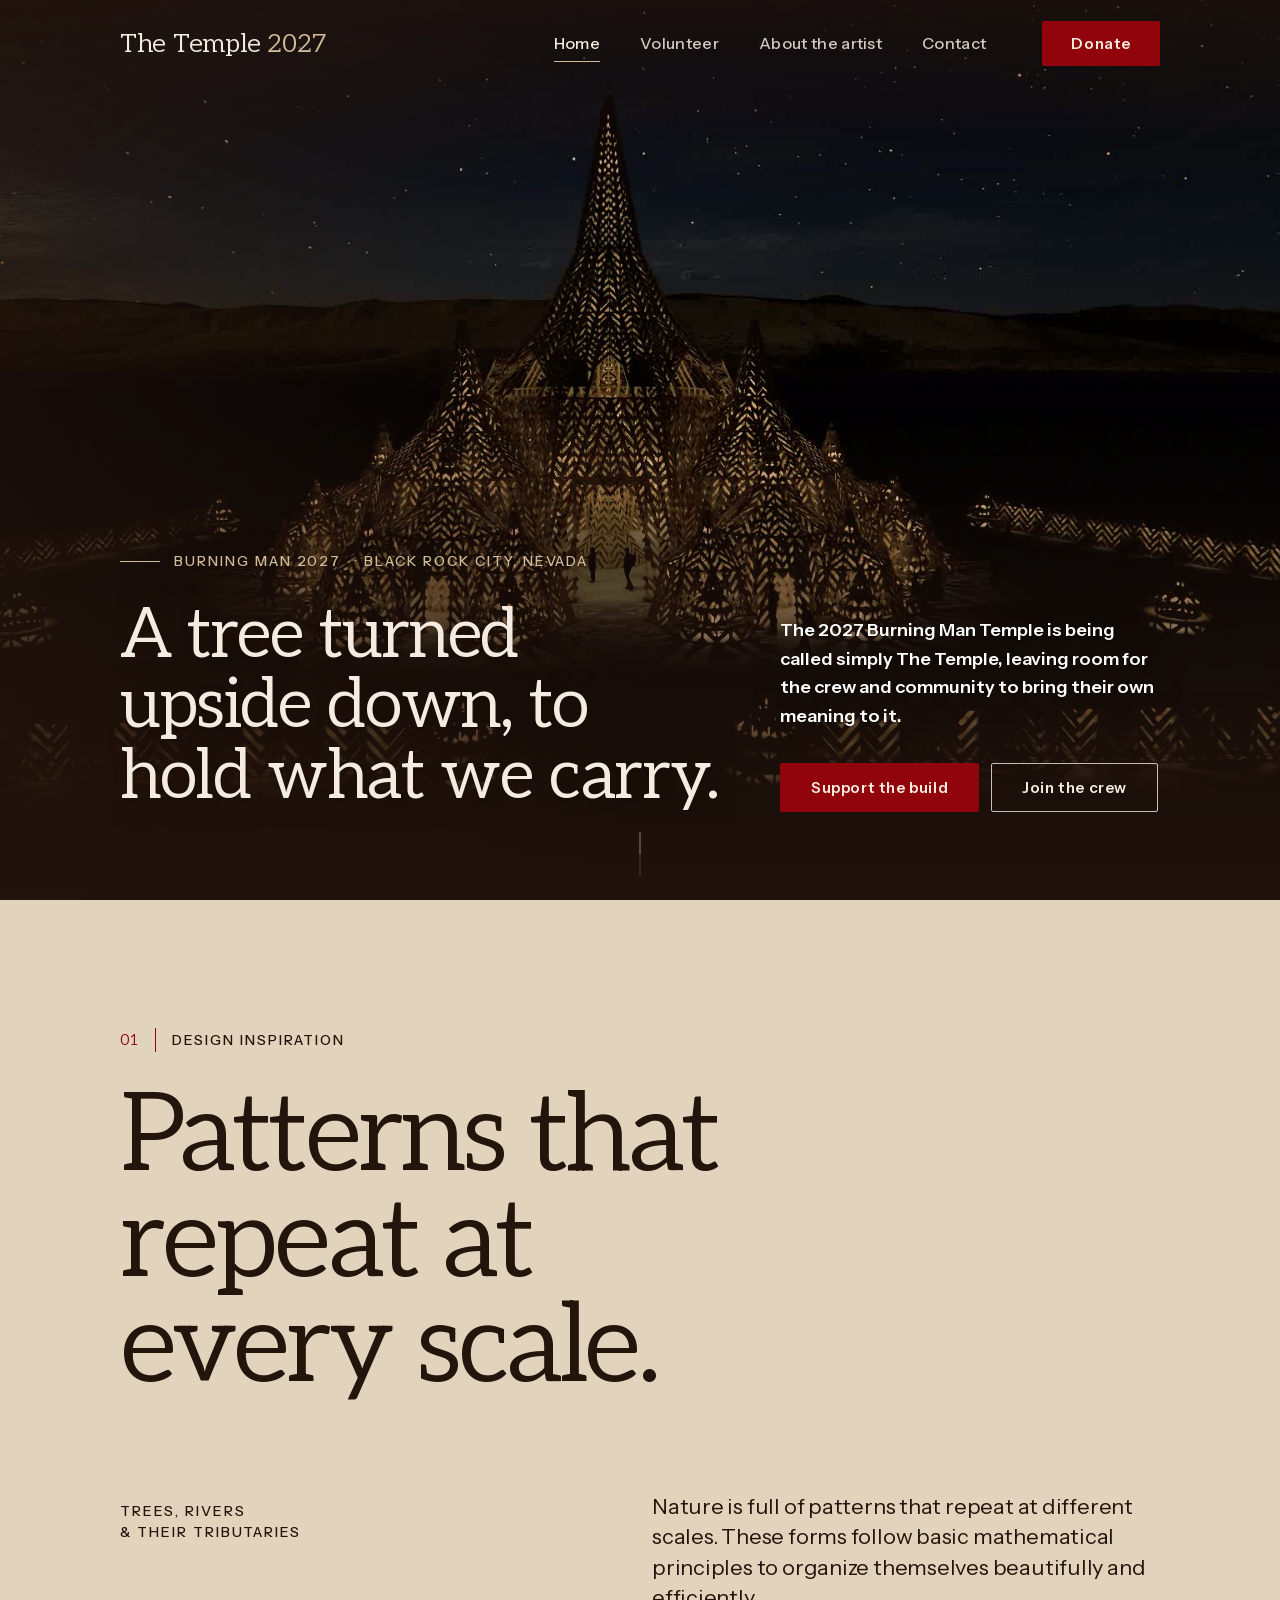
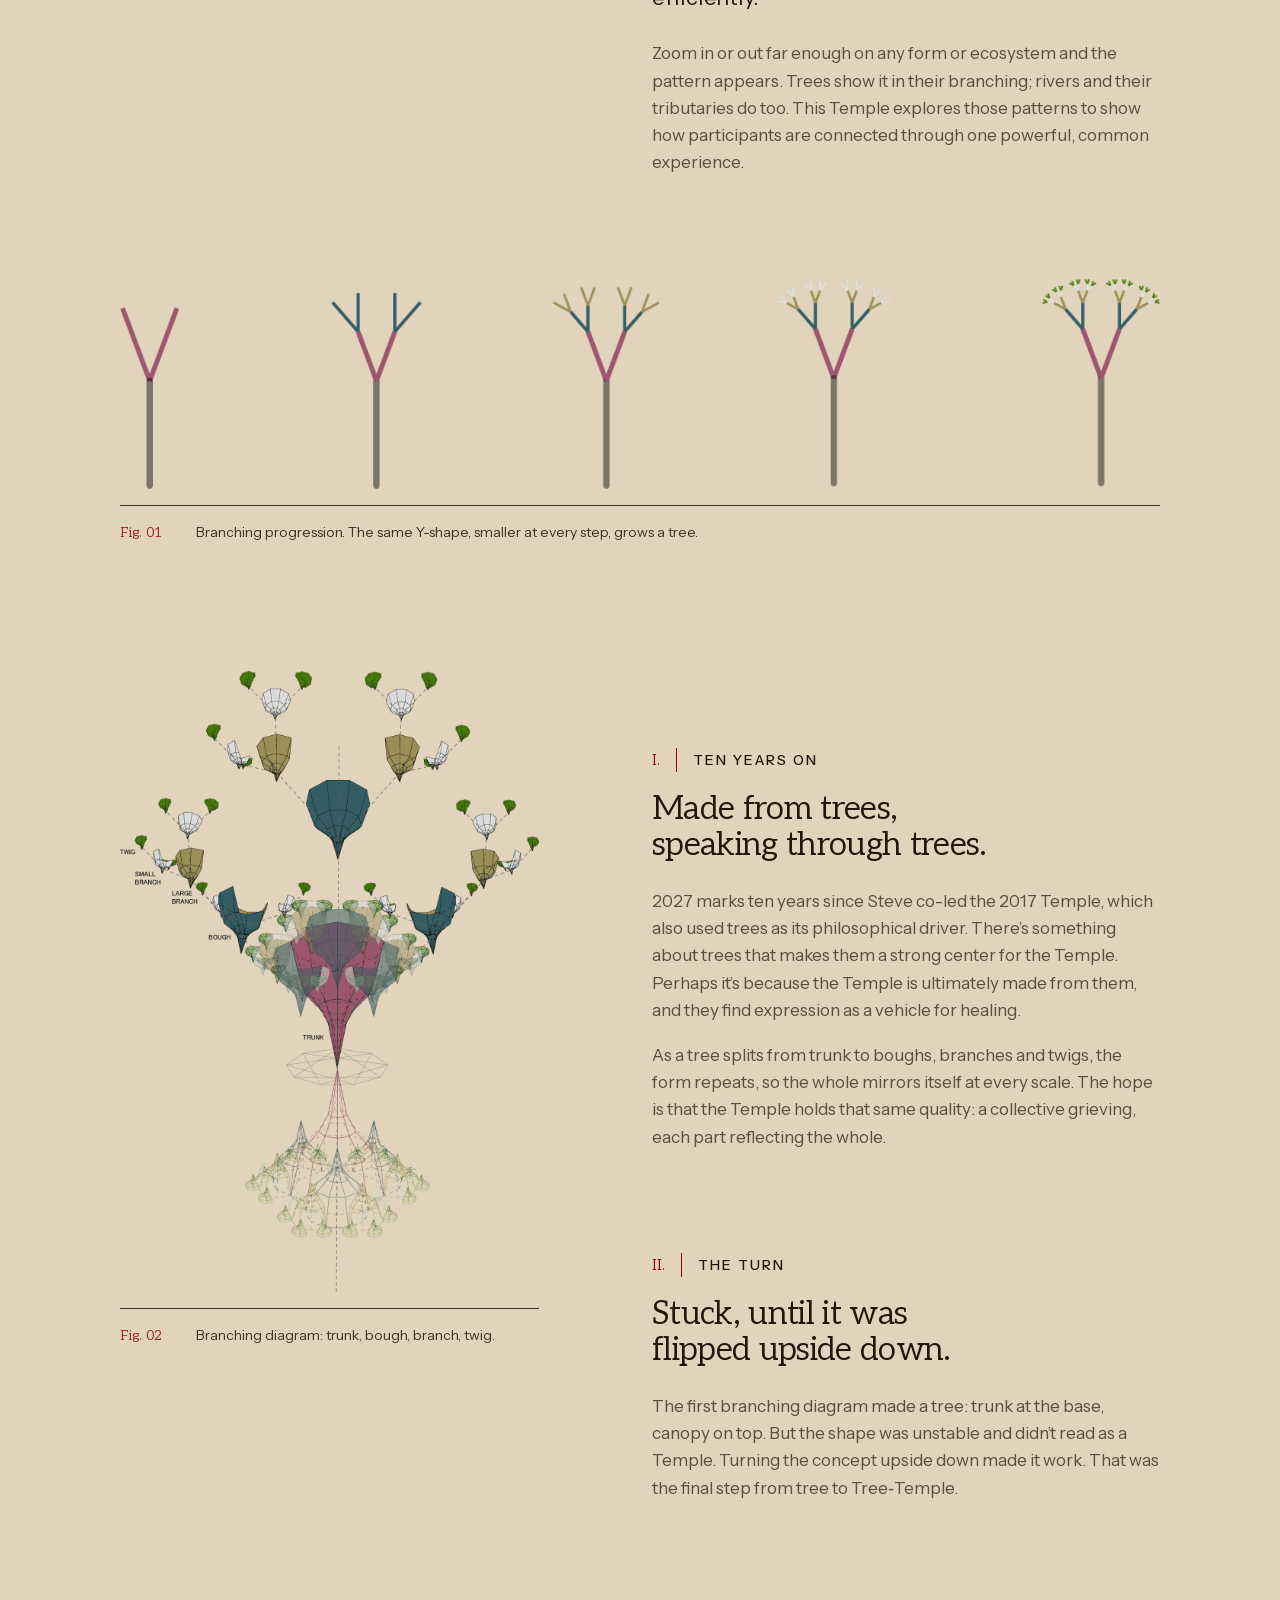
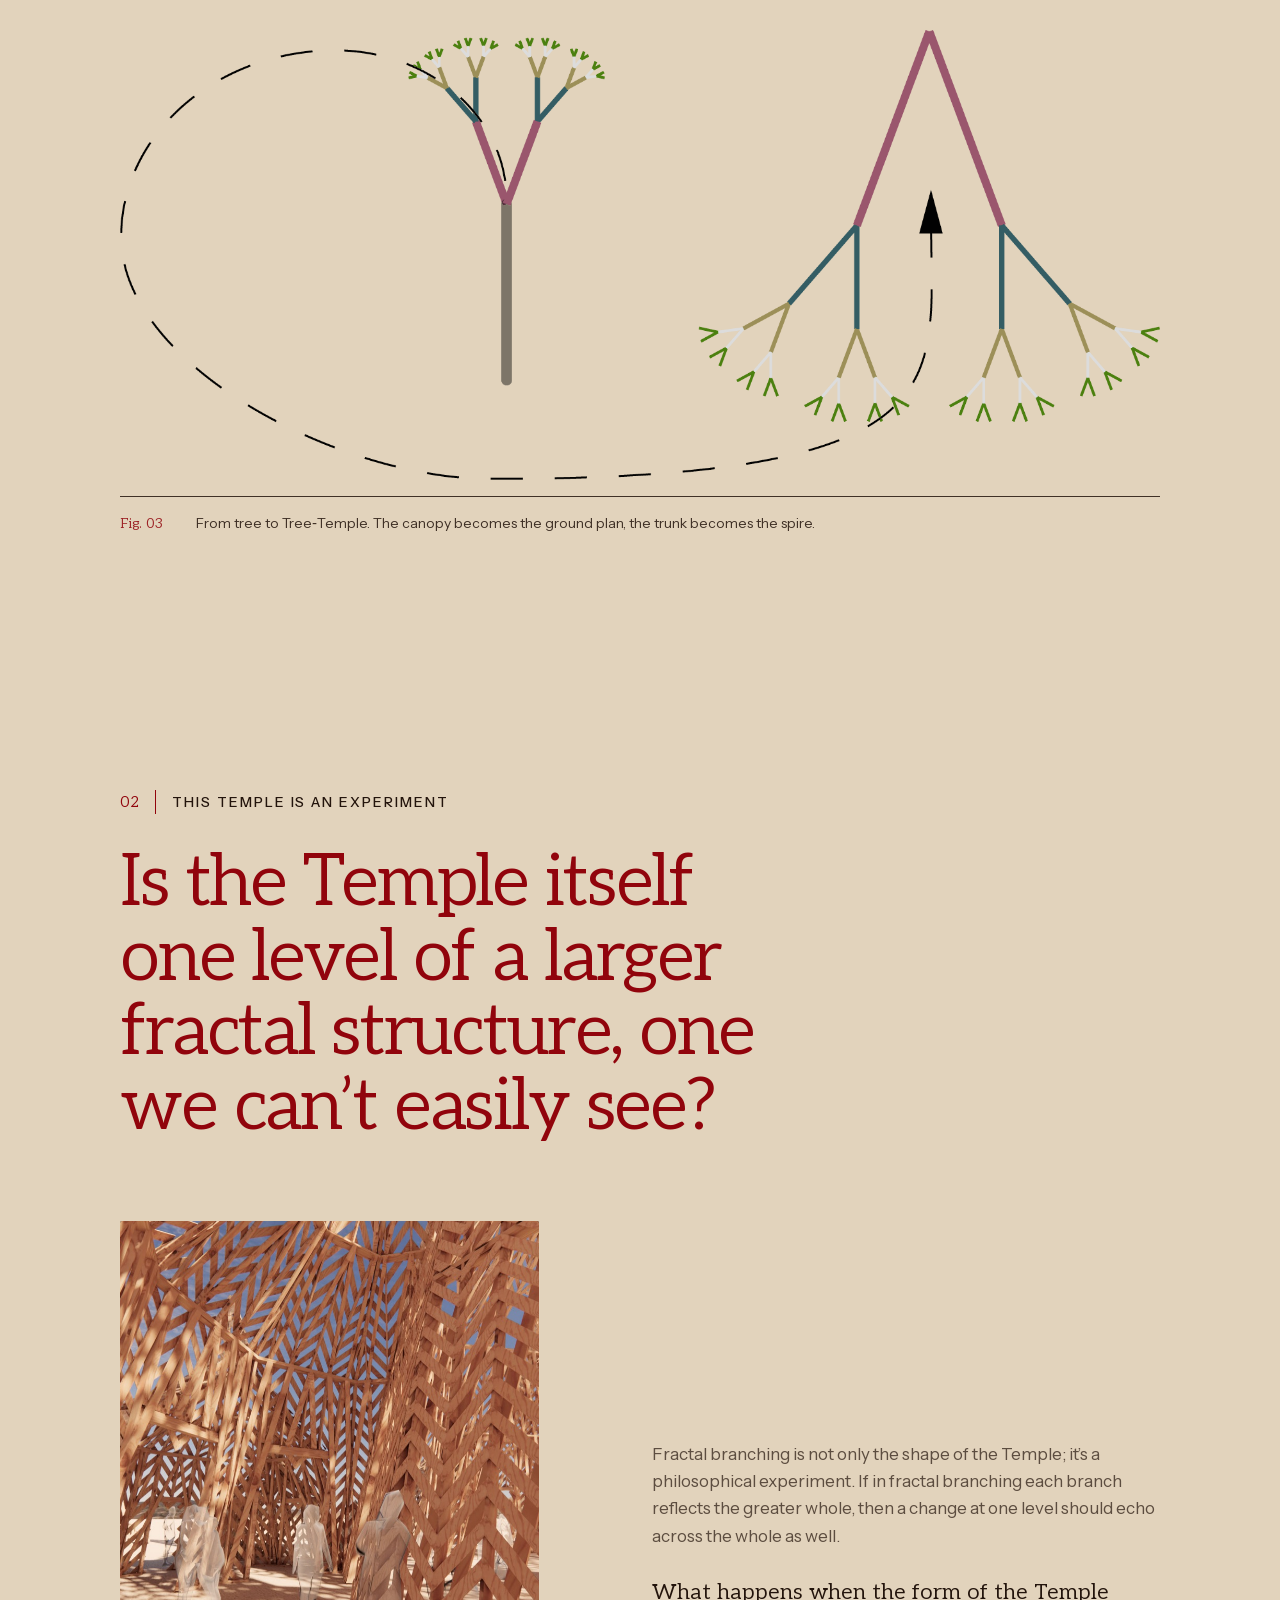
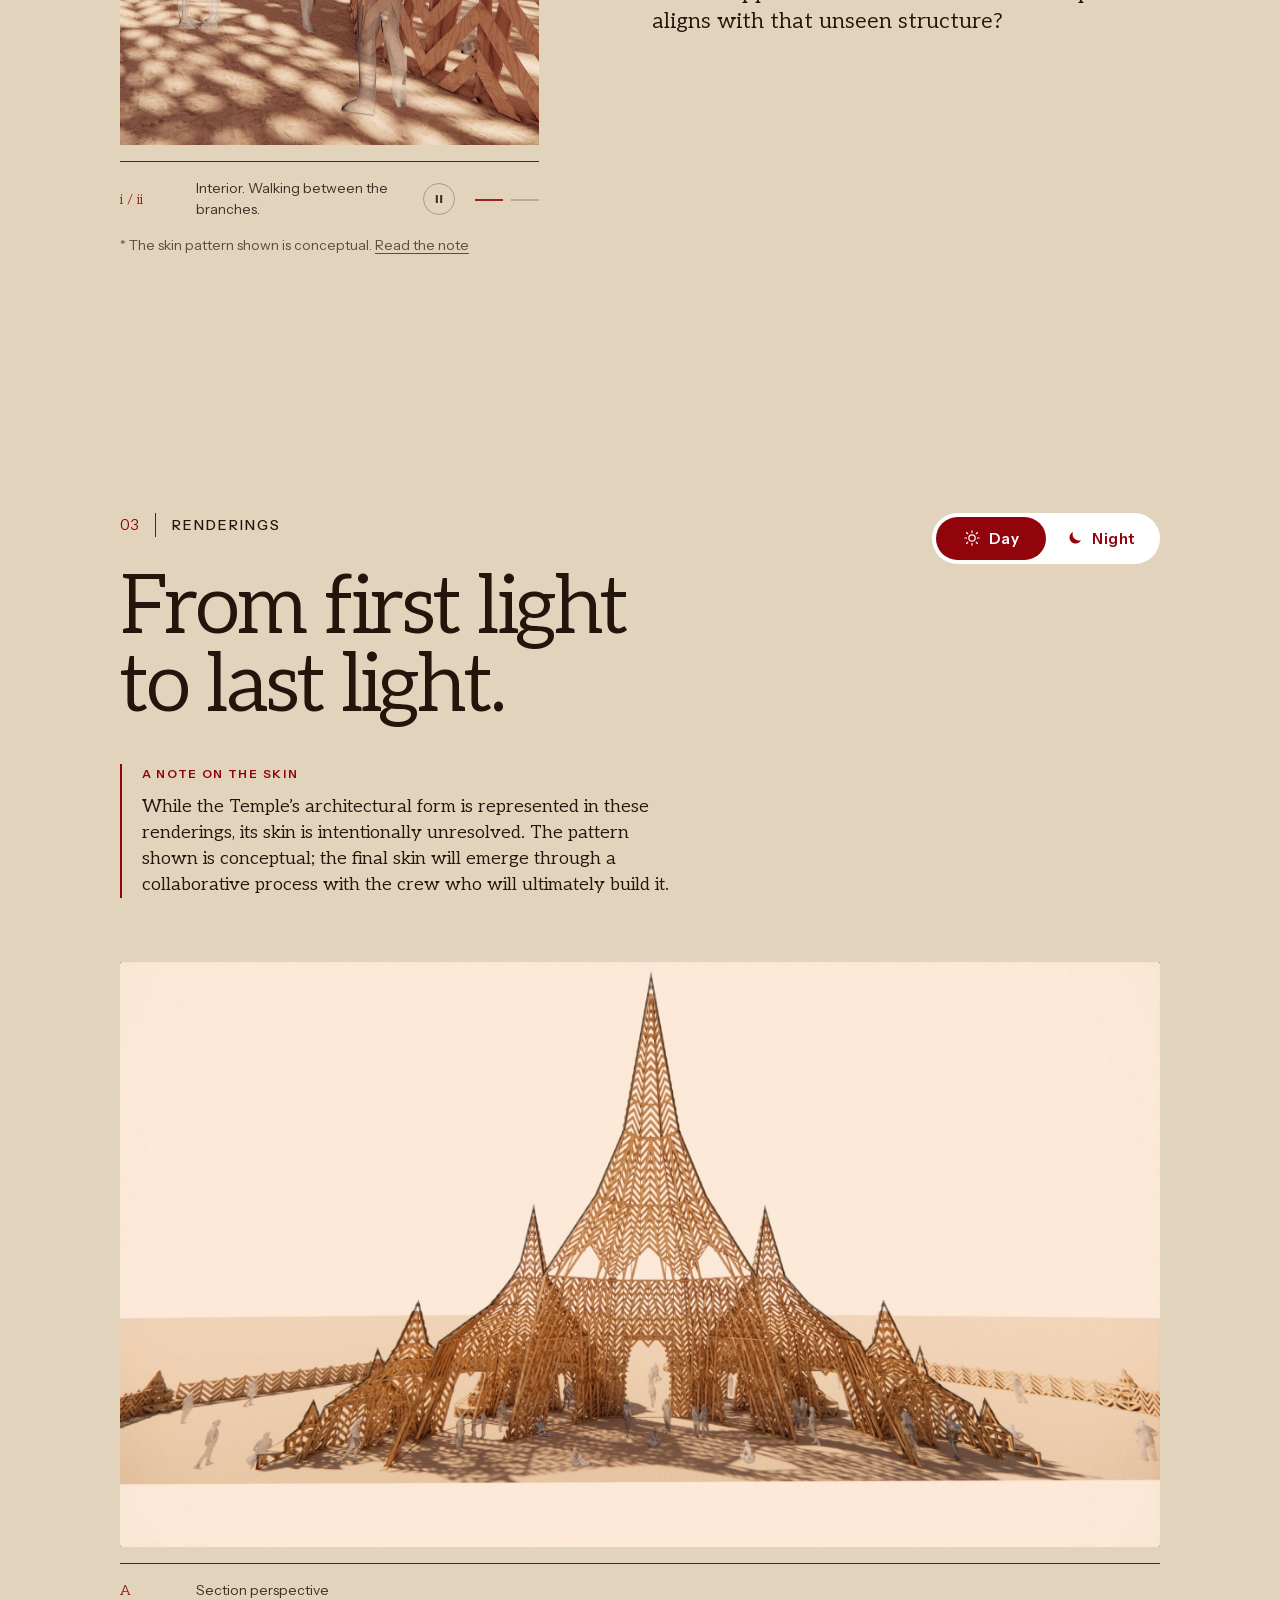
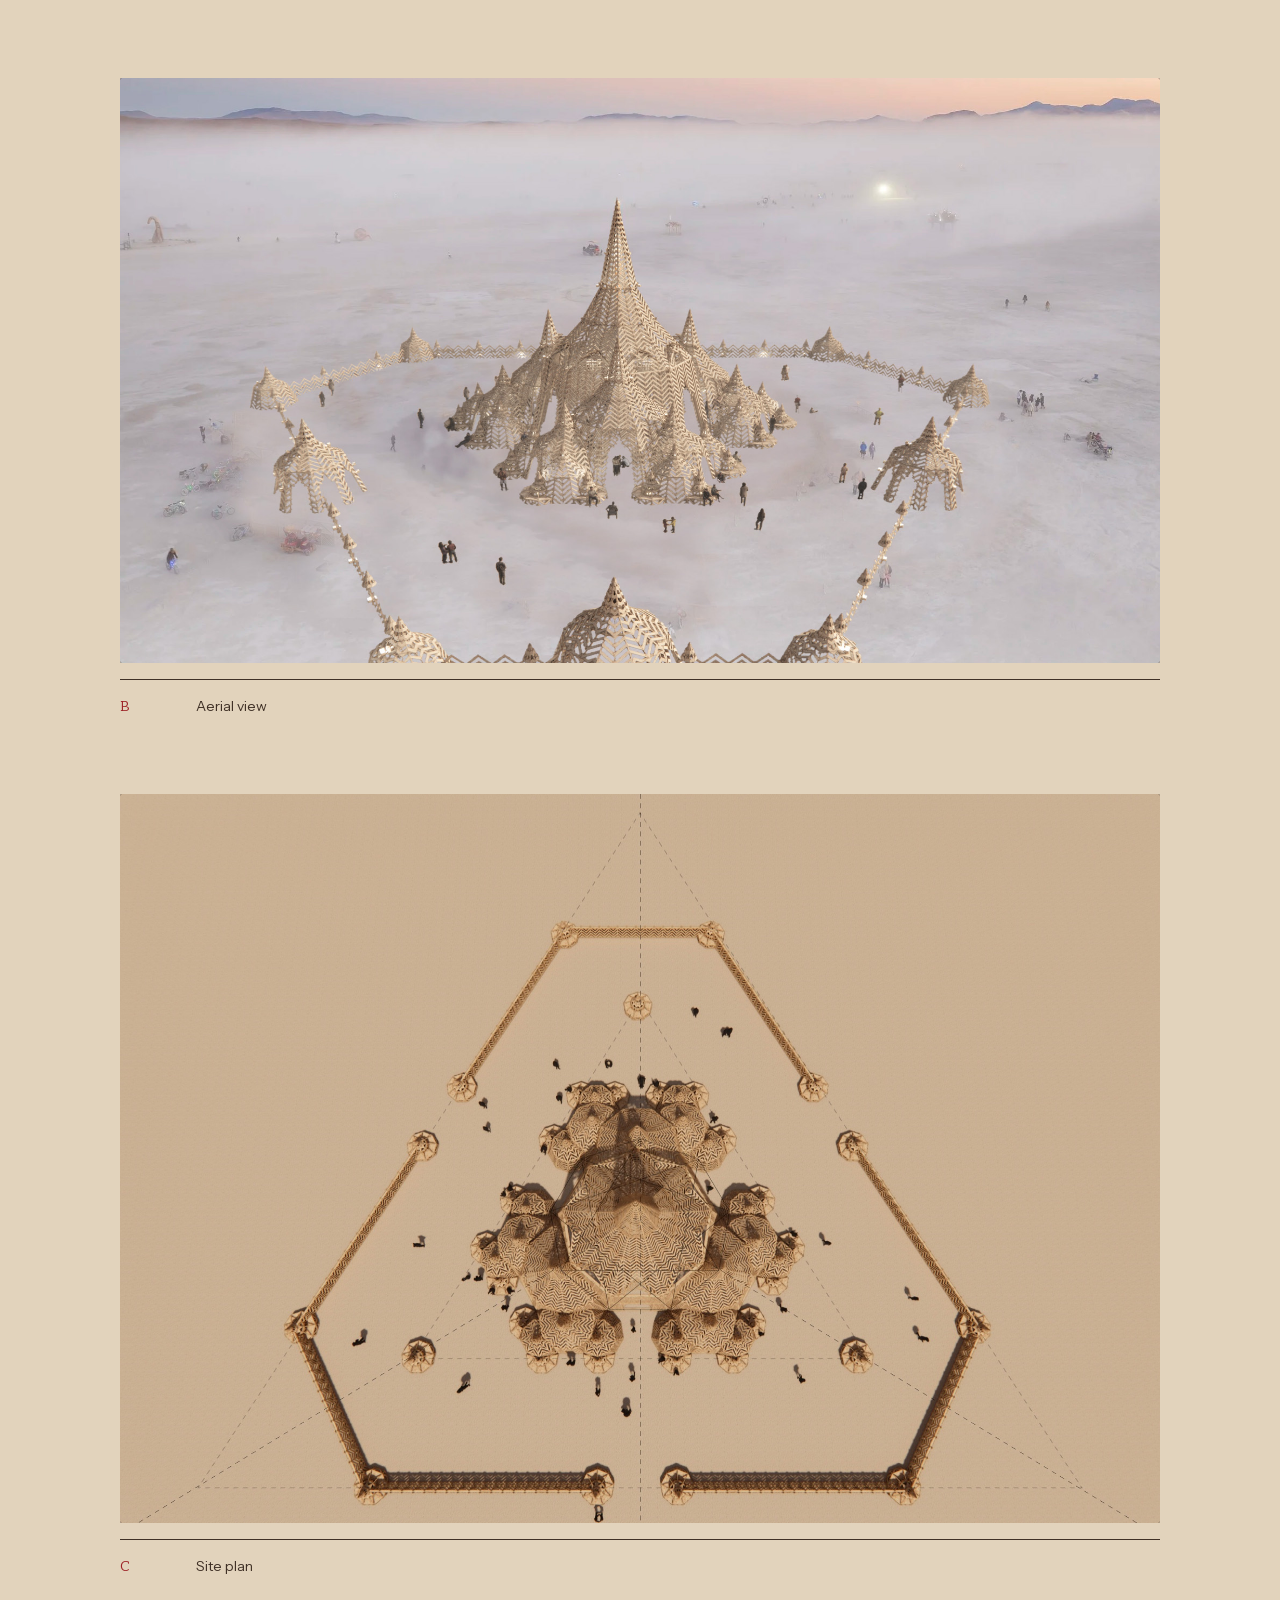
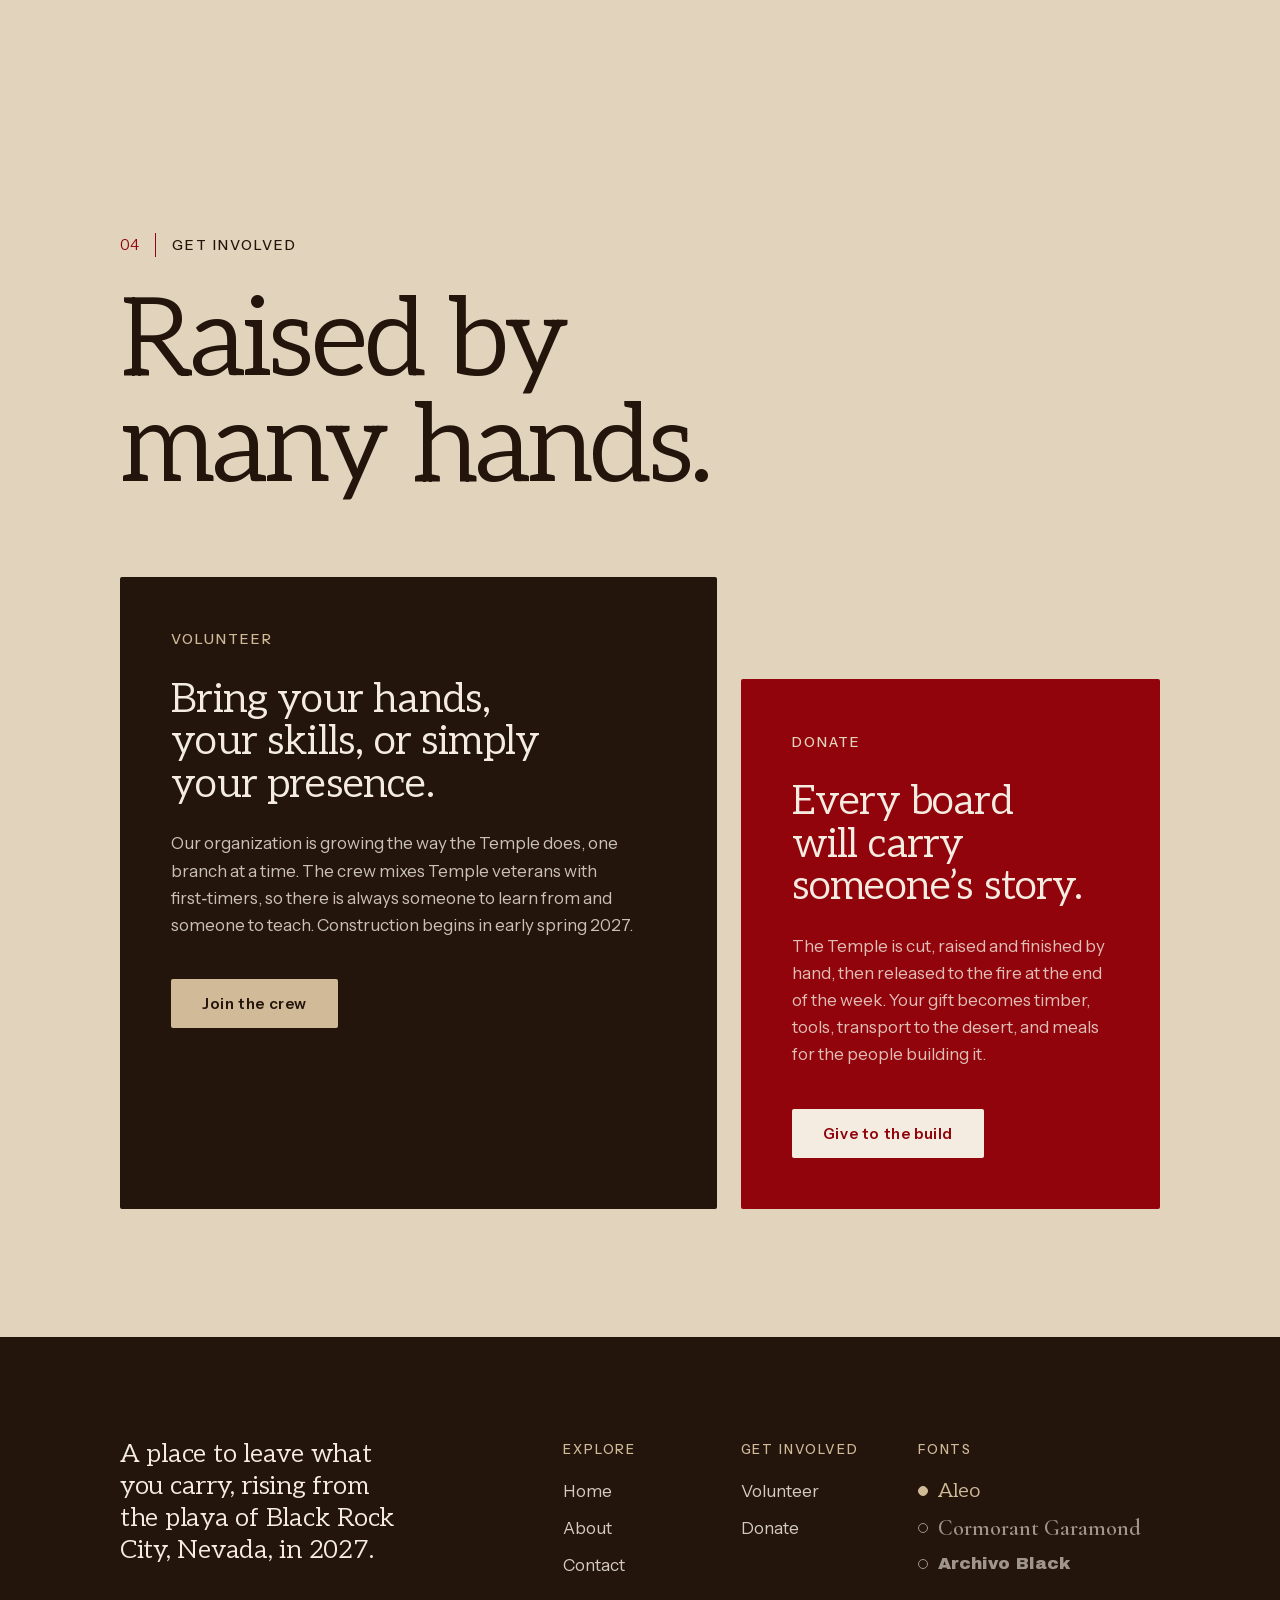
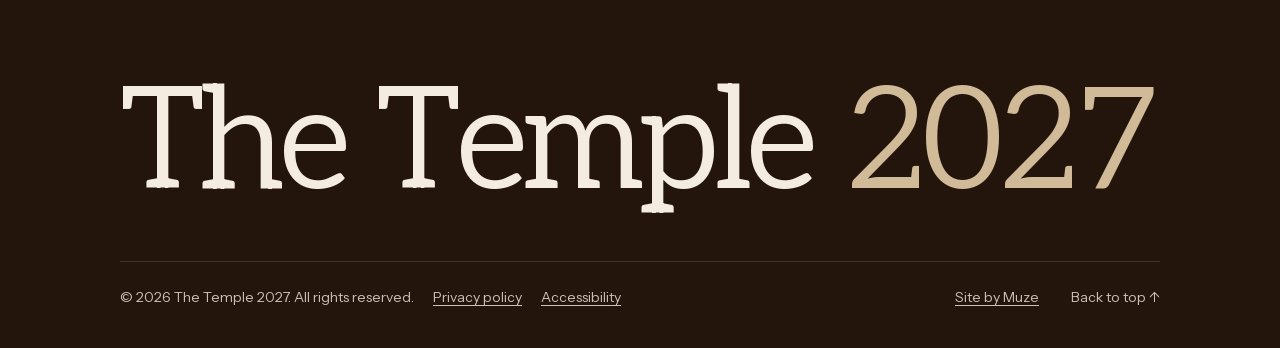
==== commit 034e8928: "Steve's round of edits, flythrough hero, accessibility fixes - Hero: new Temple flythrough film (108" ====
--- a/index.html
+++ b/index.html
@@ -10,15 +10,16 @@
   <link rel="icon" type="image/png" sizes="32x32" href="img/favicon-32.png?v=3" />
   <link rel="icon" type="image/png" sizes="192x192" href="img/favicon-192.png?v=3" />
   <link rel="apple-touch-icon" href="img/apple-touch-icon.png?v=3" />
-  <link rel="preload" href="fonts/young-serif-latin.woff2" as="font" type="font/woff2" crossorigin />
+  <link rel="preload" href="fonts/aleo-latin.woff2" as="font" type="font/woff2" crossorigin />
   <link rel="preload" href="fonts/instrument-sans-latin.woff2" as="font" type="font/woff2" crossorigin />
-  <link rel="preload" as="image" href="img/hero-video-start.jpg" />
-  <link rel="stylesheet" href="css/styles.css?v=55" />
+  <link rel="preload" as="image" href="img/hero-video-start.jpg?v=2" />
+  <link rel="stylesheet" href="css/styles.css?v=67" />
   <!-- enable scroll-reveal hidden state before paint (no flash; no-JS safe) -->
   <script>document.documentElement.classList.add('js-reveal');</script>
+  <!-- title-font toggle: apply the saved title font before paint -->
+  <script>try{var tf=localStorage.getItem('temple-title-font');if(tf==='cormorant'||tf==='archivo')document.documentElement.setAttribute('data-font',tf)}catch(e){}</script>
   <!-- reduced motion: show the hero still from the first paint (no video flash) -->
   <script>if(window.matchMedia&&matchMedia('(prefers-reduced-motion: reduce)').matches)document.documentElement.classList.add('rm')</script>
-  <!-- TEMPORARY font preview: apply the saved title font before paint -->
 </head>
 <body>
   <a class="skip-link" href="#main">Skip to content</a>
@@ -38,8 +39,8 @@
 
         <nav class="nav" id="site-nav" aria-label="Main">
           <a href="index.html" aria-current="page">Home</a>
-          <a href="about.html">About</a>
           <a href="volunteer.html">Volunteer</a>
+          <a href="about.html">About the artist</a>
           <a href="contact.html">Contact</a>
           <a class="btn btn--red nav__cta" href="donate.html">Donate</a>
         </nav>
@@ -61,12 +62,12 @@
             muted
             playsinline
             preload="auto"
-            poster="img/hero-video-start.jpg"
-            data-end-frame="img/hero-video-end.jpg"
+            poster="img/hero-video-start.jpg?v=2"
+            data-end-frame="img/hero-video-end.jpg?v=2"
             aria-hidden="true"
           >
-            <source src="img/hero-video-sm.mp4" type="video/mp4" media="(max-width: 900px)" />
-            <source src="img/hero-video.mp4" type="video/mp4" />
+            <source src="img/hero-video-sm.mp4?v=2" type="video/mp4" media="(max-width: 900px)" />
+            <source src="img/hero-video.mp4?v=2" type="video/mp4" />
           </video>
           <!-- the film fades into this still when it ends (also the fallback) -->
           <img
@@ -247,6 +248,10 @@
                   <button type="button" class="ex-slider__dot" aria-label="Show interior view 2"></button>
                 </span>
               </figcaption>
+              <p class="skin-footnote">
+                <span aria-hidden="true">*</span> The skin pattern shown is conceptual.
+                <a href="#skin-note">Read the note</a>
+              </p>
             </figure>
 
             <div class="experiment__text" data-reveal>
@@ -285,6 +290,15 @@
             <div data-reveal>
               <p class="index"><span>03</span> Renderings</p>
               <h2 class="display display--md">From first light to last&nbsp;light.</h2>
+              <aside class="skin-note" id="skin-note" aria-label="A note on the renderings">
+                <p class="skin-note__label">A note on the skin</p>
+                <p class="skin-note__text">
+                  While the Temple&rsquo;s architectural form is represented in these
+                  renderings, its skin is intentionally unresolved. The pattern shown is
+                  conceptual; the final skin will emerge through a collaborative process
+                  with the crew who will ultimately build&nbsp;it.
+                </p>
+              </aside>
             </div>
           </header>
 
@@ -303,7 +317,7 @@
             <figure class="dn-figure" data-reveal>
               <div class="dn-media">
                 <img class="dn-img dn-img--day" src="img/aerial-day.jpg" alt="Aerial view of the Temple and its courtyard at dawn in a soft dust haze" loading="lazy" />
-                <img class="dn-img dn-img--night" src="img/aerial-night.jpg" alt="Aerial view of the Temple glowing at dusk with Black Rock City's lights behind" loading="lazy" />
+                <img class="dn-img dn-img--night" src="img/hero-overview.jpg" alt="Aerial view of the Temple and its courtyard wall glowing at dusk with Black Rock City's lights behind" loading="lazy" />
               </div>
               <figcaption class="caption">
                 <span class="caption__fig">B</span>
@@ -311,10 +325,10 @@
               </figcaption>
             </figure>
 
-            <figure class="dn-figure" data-reveal>
+            <figure class="dn-figure dn-figure--plan" data-reveal>
               <div class="dn-media">
-                <img class="dn-img dn-img--day" src="img/siteplan-day.jpg" alt="Top-down site plan of the Temple: a hexagonal courtyard wall inside a triangle of construction lines" loading="lazy" />
-                <img class="dn-img dn-img--night" src="img/siteplan-night.jpg" alt="Top-down site plan of the Temple at night, the central chamber glowing" loading="lazy" />
+                <img class="dn-img dn-img--day" src="img/siteplan-day.jpg?v=2" alt="Top-down site plan of the Temple: a hexagonal courtyard wall inside a triangle of construction lines" loading="lazy" />
+                <img class="dn-img dn-img--night" src="img/siteplan-night.jpg?v=2" alt="Top-down site plan of the Temple at night, the central chamber glowing" loading="lazy" />
               </div>
               <figcaption class="caption">
                 <span class="caption__fig">C</span>
@@ -383,6 +397,13 @@
             <a href="donate.html">Donate</a>
           </nav>
 
+          <div class="footer__col footer__fonts" role="group" aria-label="Title font">
+            <p class="footer__heading">Fonts</p>
+            <button type="button" class="font-opt" data-font-opt="aleo" aria-pressed="true">Aleo</button>
+            <button type="button" class="font-opt" data-font-opt="cormorant" aria-pressed="false">Cormorant Garamond</button>
+            <button type="button" class="font-opt" data-font-opt="archivo" aria-pressed="false">Archivo Black</button>
+          </div>
+
         </div>
 
         <p class="footer__mark" aria-hidden="true">The Temple <span>2027</span></p>
@@ -399,6 +420,6 @@
 
   </div>
 
-  <script src="js/main.js?v=52" defer></script>
+  <script src="js/main.js?v=61" defer></script>
 </body>
 </html>
--- a/css/styles.css
+++ b/css/styles.css
@@ -20,20 +20,54 @@
   src: url("../fonts/instrument-sans-latin.woff2") format("woff2");
   unicode-range: U+0000-00FF, U+0131, U+0152-0153, U+02BB-02BC, U+02C6, U+02DA, U+02DC, U+0304, U+0308, U+0329, U+2000-206F, U+20AC, U+2122, U+2191, U+2193, U+2212, U+2215, U+FEFF, U+FFFD;
 }
+/* Aleo is variable: one file covers every weight (titles use 370) */
 @font-face {
-  font-family: "Young Serif";
+  font-family: "Aleo";
+  font-style: normal;
+  font-weight: 100 900;
+  font-display: swap;
+  src: url("../fonts/aleo-latin-ext.woff2") format("woff2");
+  unicode-range: U+0100-02BA, U+02BD-02C5, U+02C7-02CC, U+02CE-02D7, U+02DD-02FF, U+0304, U+0308, U+0329, U+1D00-1DBF, U+1E00-1E9F, U+1EF2-1EFF, U+2020, U+20A0-20AB, U+20AD-20C0, U+2113, U+2C60-2C7F, U+A720-A7FF;
+}
+@font-face {
+  font-family: "Aleo";
+  font-style: normal;
+  font-weight: 100 900;
+  font-display: swap;
+  src: url("../fonts/aleo-latin.woff2") format("woff2");
+  unicode-range: U+0000-00FF, U+0131, U+0152-0153, U+02BB-02BC, U+02C6, U+02DA, U+02DC, U+0304, U+0308, U+0329, U+2000-206F, U+20AC, U+2122, U+2191, U+2193, U+2212, U+2215, U+FEFF, U+FFFD;
+}
+/* title-font options from the footer toggle */
+@font-face {
+  font-family: "Cormorant Garamond";
+  font-style: normal;
+  font-weight: 600;
+  font-display: swap;
+  src: url("../fonts/cormorant-garamond-600-latin-ext.woff2") format("woff2");
+  unicode-range: U+0100-02BA, U+02BD-02C5, U+02C7-02CC, U+02CE-02D7, U+02DD-02FF, U+0304, U+0308, U+0329, U+1D00-1DBF, U+1E00-1E9F, U+1EF2-1EFF, U+2020, U+20A0-20AB, U+20AD-20C0, U+2113, U+2C60-2C7F, U+A720-A7FF;
+}
+@font-face {
+  font-family: "Cormorant Garamond";
+  font-style: normal;
+  font-weight: 600;
+  font-display: swap;
+  src: url("../fonts/cormorant-garamond-600-latin.woff2") format("woff2");
+  unicode-range: U+0000-00FF, U+0131, U+0152-0153, U+02BB-02BC, U+02C6, U+02DA, U+02DC, U+0304, U+0308, U+0329, U+2000-206F, U+20AC, U+2122, U+2191, U+2193, U+2212, U+2215, U+FEFF, U+FFFD;
+}
+@font-face {
+  font-family: "Archivo Black";
   font-style: normal;
   font-weight: 400;
   font-display: swap;
-  src: url("../fonts/young-serif-latin-ext.woff2") format("woff2");
+  src: url("../fonts/archivo-black-latin-ext.woff2") format("woff2");
   unicode-range: U+0100-02BA, U+02BD-02C5, U+02C7-02CC, U+02CE-02D7, U+02DD-02FF, U+0304, U+0308, U+0329, U+1D00-1DBF, U+1E00-1E9F, U+1EF2-1EFF, U+2020, U+20A0-20AB, U+20AD-20C0, U+2113, U+2C60-2C7F, U+A720-A7FF;
 }
 @font-face {
-  font-family: "Young Serif";
+  font-family: "Archivo Black";
   font-style: normal;
   font-weight: 400;
   font-display: swap;
-  src: url("../fonts/young-serif-latin.woff2") format("woff2");
+  src: url("../fonts/archivo-black-latin.woff2") format("woff2");
   unicode-range: U+0000-00FF, U+0131, U+0152-0153, U+02BB-02BC, U+02C6, U+02DA, U+02DC, U+0304, U+0308, U+0329, U+2000-206F, U+20AC, U+2122, U+2191, U+2193, U+2212, U+2215, U+FEFF, U+FFFD;
 }
 
@@ -56,10 +90,37 @@
   --radius: 2px;
 
   --font-sans: "Instrument Sans", system-ui, -apple-system, sans-serif;
-  --font-serif: "Young Serif", Georgia, serif;
+  --font-serif: "Aleo", Georgia, serif;
+  --serif-weight: 370;
+}
+
+/* title font options (footer toggle): Aleo is the default */
+:root[data-font="cormorant"] {
+  --font-serif: "Cormorant Garamond", Georgia, serif;
+  --serif-weight: 600;
+}
+/* Archivo Black: a heavy grotesque; single weight */
+:root[data-font="archivo"] {
+  --font-serif: "Archivo Black", "Arial Black", sans-serif;
   --serif-weight: 400;
 }
-
+/* Archivo Black runs ~25% wider than the serifs: scale the big titles down
+   so long lines like "Temple crew." still fit on a phone */
+:root[data-font="archivo"] .display {
+  font-size: clamp(42px, 7vw, 144px);
+}
+:root[data-font="archivo"] .display--md {
+  font-size: clamp(36px, 5.2vw, 104px);
+}
+:root[data-font="archivo"] .hero__title {
+  font-size: clamp(36px, 4.4vw, 86px);
+}
+:root[data-font="archivo"] .experiment__quote {
+  font-size: clamp(32px, 4.6vw, 92px);
+}
+:root[data-font="archivo"] .title-lg {
+  font-size: clamp(24px, 2.1vw, 40px);
+}
 /* last-resort safety for any font: a title may break a long word rather
    than push the page sideways on a narrow screen */
 h1, h2, h3, .display, .title-lg {
@@ -194,7 +255,8 @@
 .btn:focus-visible,
 .nav a:focus-visible,
 .logo:focus-visible,
-a:focus-visible {
+a:focus-visible,
+button:focus-visible {
   outline: 2px solid var(--licorice);
   outline-offset: 3px;
 }
@@ -317,6 +379,7 @@
   font-size: 16px;
   font-weight: 500;
   letter-spacing: 0.02em;
+  white-space: nowrap;
   color: var(--cream);
   opacity: 0.85;
   transition: opacity 0.15s ease;
@@ -901,8 +964,9 @@
   width: 100%;
   height: 100%;
 }
+/* opacity, not visibility, so screen readers keep the image's alt text */
 .build-plan.is-building img {
-  visibility: hidden;
+  opacity: 0;
 }
 .build-plan.is-building .build-plan__canvas {
   display: block;
@@ -1122,8 +1186,12 @@
   color: var(--cream);
 }
 .daynight[data-mode="night"] .index span,
-.daynight[data-mode="night"] .caption__fig {
+.daynight[data-mode="night"] .caption__fig,
+.daynight[data-mode="night"] .skin-note__label {
   color: var(--khaki);
+}
+.daynight[data-mode="night"] .skin-note {
+  border-left-color: var(--khaki);
 }
 
 .daynight__head {
@@ -1135,6 +1203,44 @@
 }
 .daynight__head .display {
   max-width: 12ch;
+}
+
+/* note beside the Renderings title: the skin pattern is conceptual */
+.skin-note {
+  max-width: 560px;
+  margin-top: clamp(28px, 3vw, 48px);
+  padding-left: 20px;
+  border-left: 2px solid var(--red);
+  scroll-margin-top: 120px;
+  transition: border-color 0.7s ease;
+}
+.skin-note__label {
+  margin-bottom: 10px;
+  font-size: 12px;
+  font-weight: 600;
+  letter-spacing: 0.14em;
+  text-transform: uppercase;
+  color: var(--red);
+}
+.skin-note__text {
+  font-family: var(--font-serif);
+  font-weight: var(--serif-weight);
+  font-size: clamp(18px, 1.35vw, 22px);
+  line-height: 1.45;
+}
+/* footnote under the interior renderings, pointing to the note */
+.skin-footnote {
+  margin-top: 14px;
+  font-size: 14px;
+  color: var(--ink-70);
+}
+.skin-footnote a {
+  color: inherit;
+  text-decoration: underline;
+  text-underline-offset: 3px;
+}
+.skin-footnote a:hover {
+  color: var(--red);
 }
 
 /* Dock: zero-height sticky rail at the top-right of the section, so the
@@ -1239,6 +1345,12 @@
   opacity: 1;
 }
 
+/* site plan: framed to the drawing's own proportions so the whole
+   triangle shows, top to bottom */
+.dn-figure--plan .dn-media {
+  aspect-ratio: 2721 / 1908;
+}
+
 /* aerial + site plan: full width, stacked under the section perspective */
 .dn-pair {
   display: grid;
@@ -1375,12 +1487,68 @@
   align-items: flex-start;
   gap: 10px;
 }
-/* two columns: Explore, Get involved, pushed to the right edge */
+/* three columns: Explore, Get involved, Fonts */
 .footer__top > .footer__col:nth-child(2) {
-  grid-column: 9 / span 2;
+  grid-column: 6 / span 2;
 }
 .footer__top > .footer__col:nth-child(3) {
-  grid-column: 11 / span 2;
+  grid-column: 8 / span 2;
+}
+.footer__top > .footer__col:nth-child(4) {
+  grid-column: 10 / span 3;
+}
+
+/* title-font toggle: each option set in its own face */
+.font-opt {
+  display: inline-flex;
+  align-items: center;
+  gap: 10px;
+  padding: 0;
+  font-size: 20px;
+  line-height: 1.3;
+  text-align: left;
+  color: var(--cream);
+  background: none;
+  border: 0;
+  cursor: pointer;
+  opacity: 0.6;
+  transition: opacity 0.15s ease, color 0.15s ease;
+}
+.font-opt[data-font-opt="aleo"] {
+  font-family: "Aleo", Georgia, serif;
+  font-weight: 370;
+}
+.font-opt[data-font-opt="archivo"] {
+  font-family: "Archivo Black", "Arial Black", sans-serif;
+  font-weight: 400;
+  font-size: 17px;
+}
+.font-opt[data-font-opt="cormorant"] {
+  font-family: "Cormorant Garamond", Georgia, serif;
+  font-weight: 600;
+  font-size: 22px;
+}
+.font-opt::before {
+  content: "";
+  flex: none;
+  width: 10px;
+  height: 10px;
+  border-radius: 50%;
+  border: 1px solid currentColor;
+}
+.font-opt:hover {
+  opacity: 1;
+}
+.font-opt[aria-pressed="true"] {
+  opacity: 1;
+  color: var(--khaki);
+}
+.font-opt[aria-pressed="true"]::before {
+  background: currentColor;
+}
+.font-opt:focus-visible {
+  outline: 2px solid var(--khaki);
+  outline-offset: 4px;
 }
 
 .footer__heading {
@@ -1518,6 +1686,13 @@
 }
 .page-intro .display {
   max-width: 12ch;
+}
+/* About: no big title, just the section label as the page heading */
+.page-intro--quiet {
+  padding-bottom: clamp(24px, 3vw, 48px);
+}
+.page-intro--quiet .index {
+  margin-bottom: 0;
 }
 
 /* ============================================================
@@ -2865,22 +3040,34 @@
 /* very narrow screens / 400% zoom (WCAG reflow at 320px): scale the big
    titles down so word pairs kept together with &nbsp; still fit */
 @media (max-width: 400px) {
-  .display {
+  .display,
+  :root[data-font="archivo"] .display {
     font-size: 40px;
   }
-  .display--md {
+  .display--md,
+  :root[data-font="archivo"] .display--md {
     font-size: 34px;
   }
-  .title-lg {
+  .title-lg,
+  :root[data-font="archivo"] .title-lg {
     font-size: 24px;
   }
-  .hero__title {
+  .hero__title,
+  :root[data-font="archivo"] .hero__title {
     font-size: 34px;
   }
-  .experiment__quote {
+  .experiment__quote,
+  :root[data-font="archivo"] .experiment__quote {
     font-size: 32px;
   }
   .cta-card__title {
     font-size: 28px;
   }
-}
+  /* Archivo Black runs wide: a notch smaller again */
+  :root[data-font="archivo"] .title-lg {
+    font-size: 21px;
+  }
+  :root[data-font="archivo"] .cta-card__title {
+    font-size: 23px;
+  }
+}
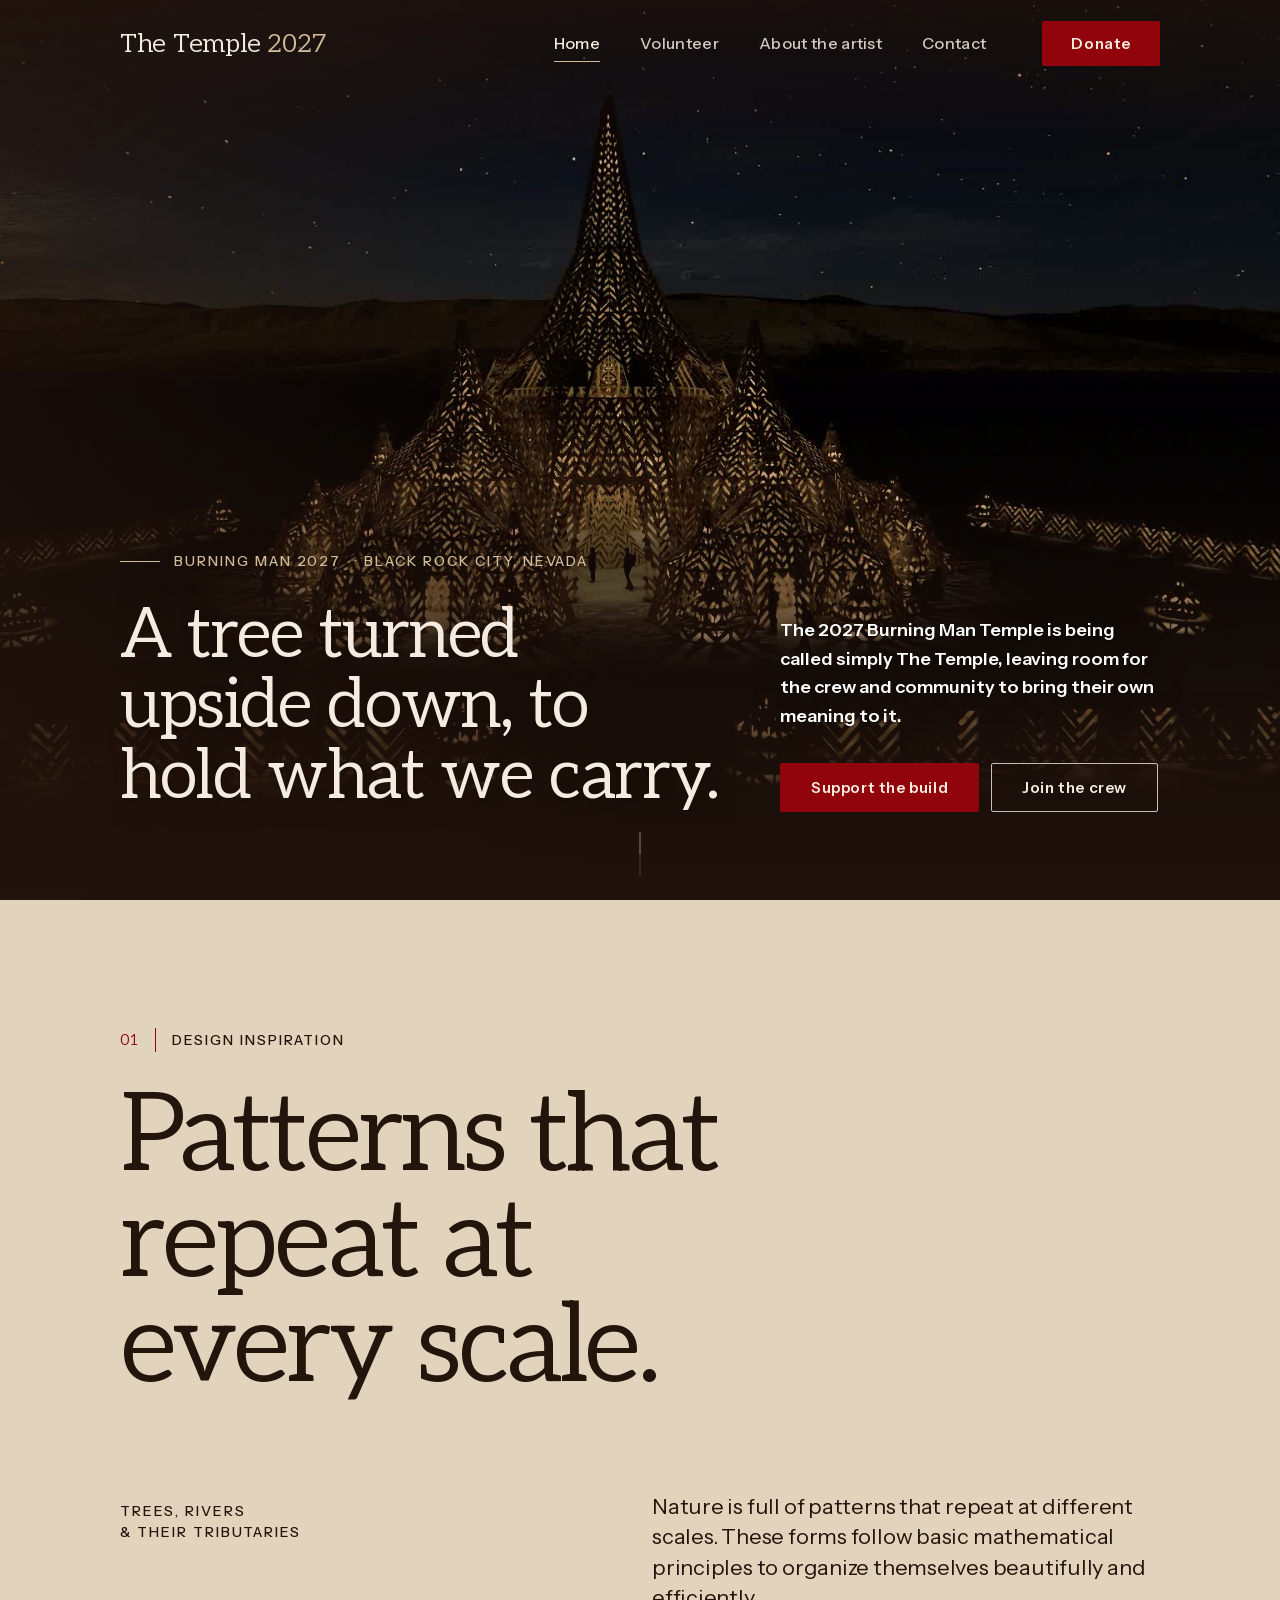
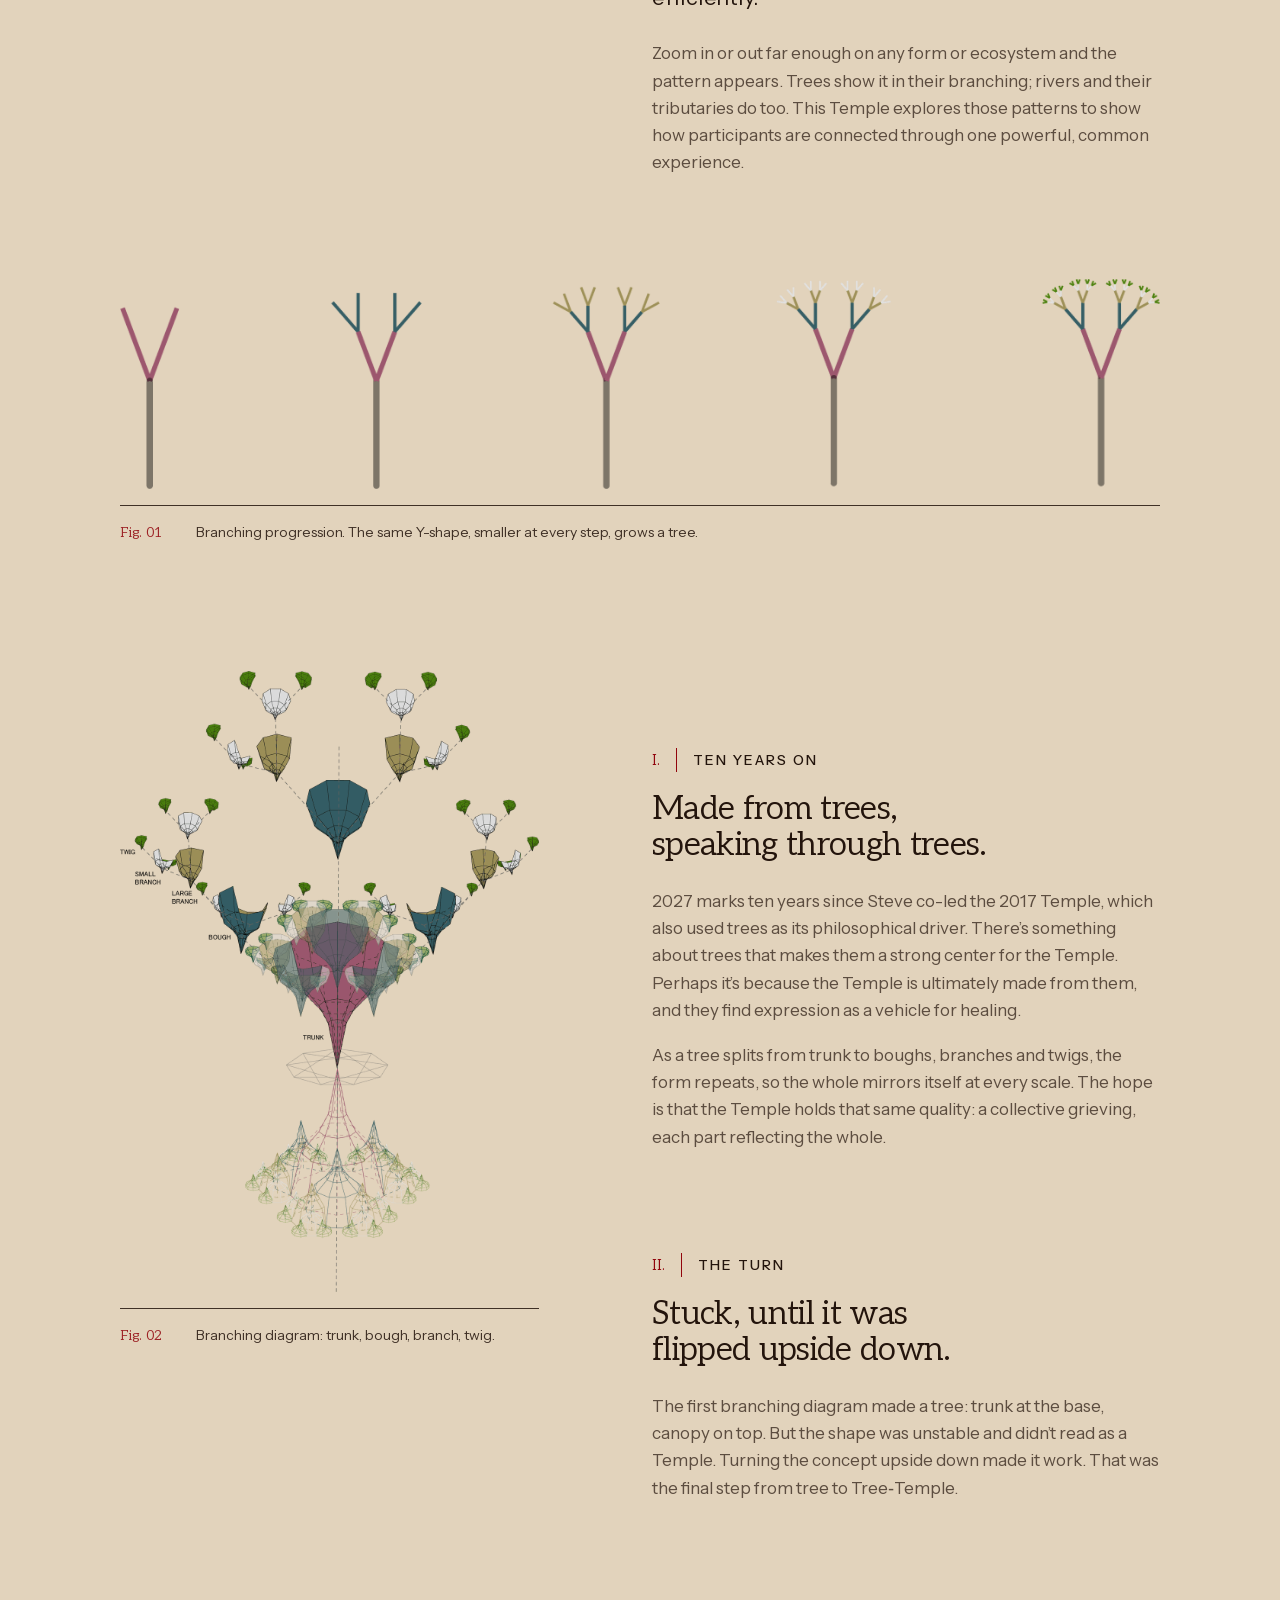
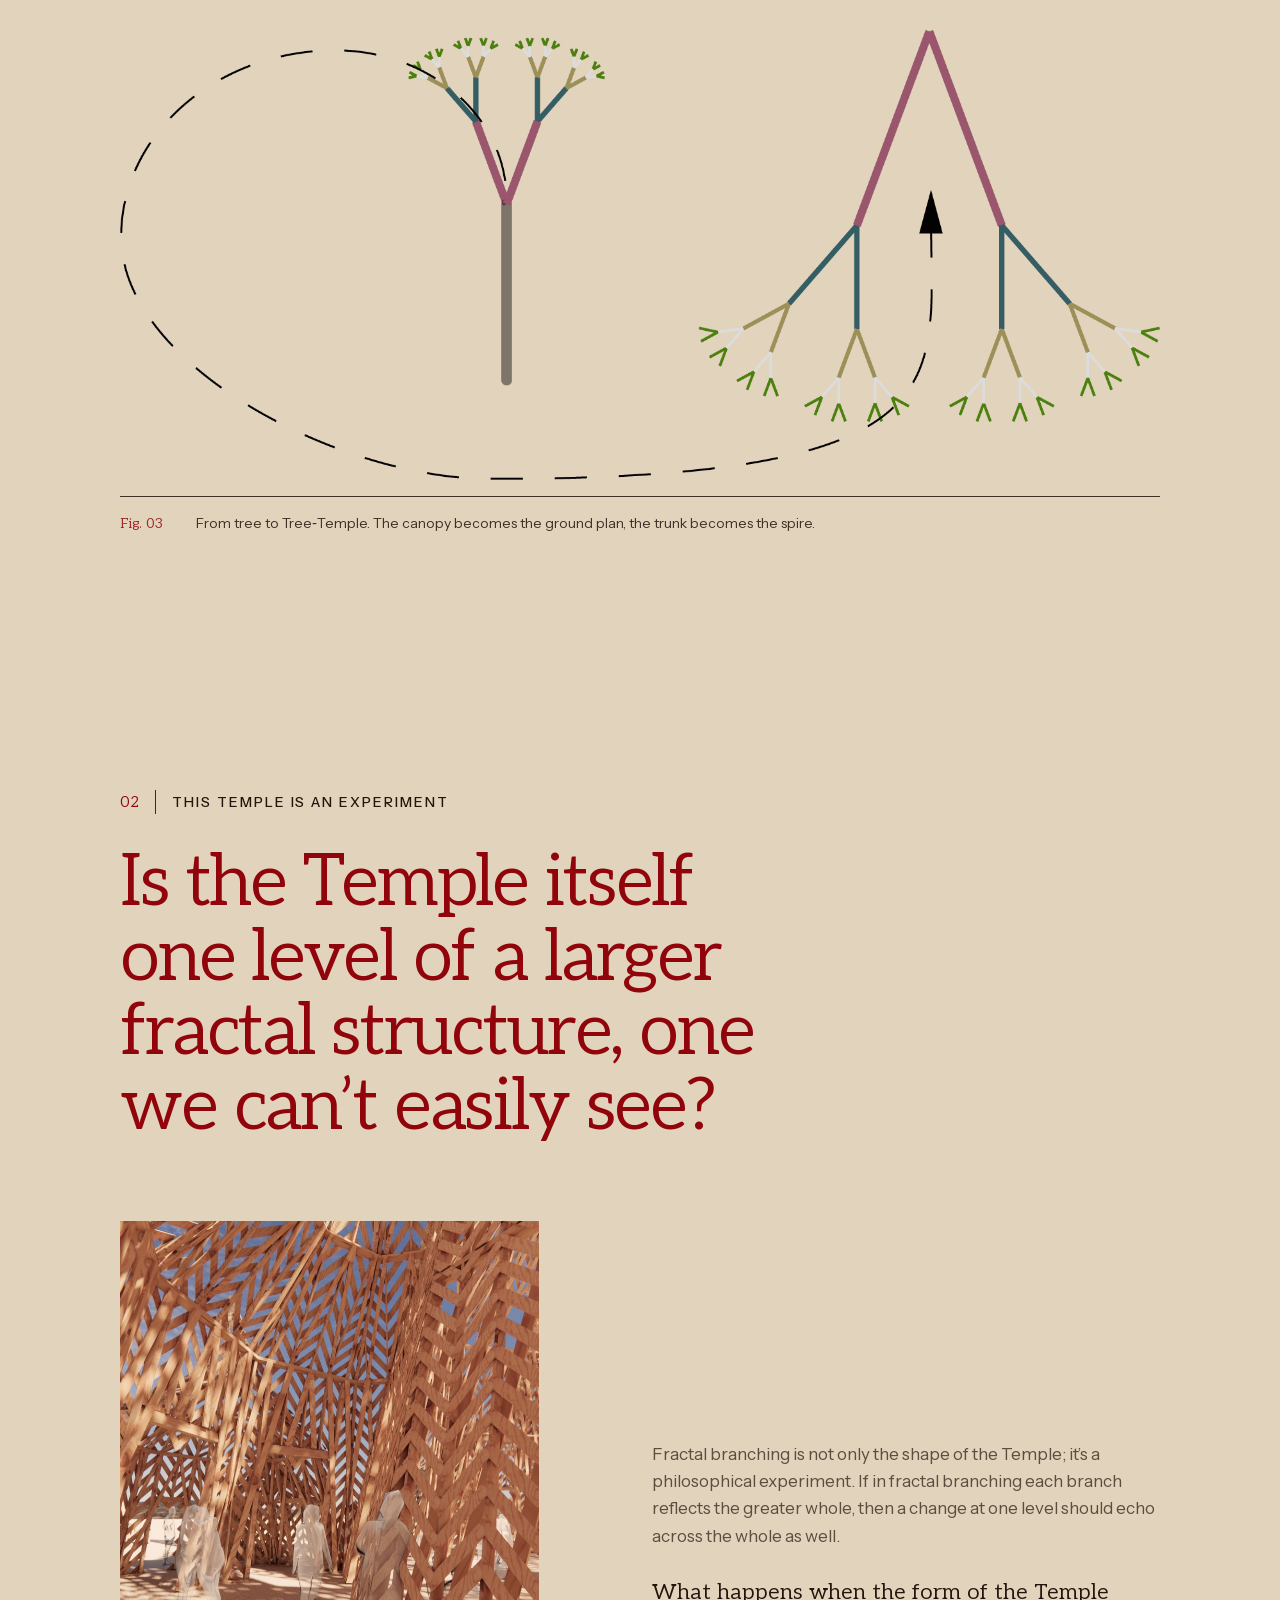
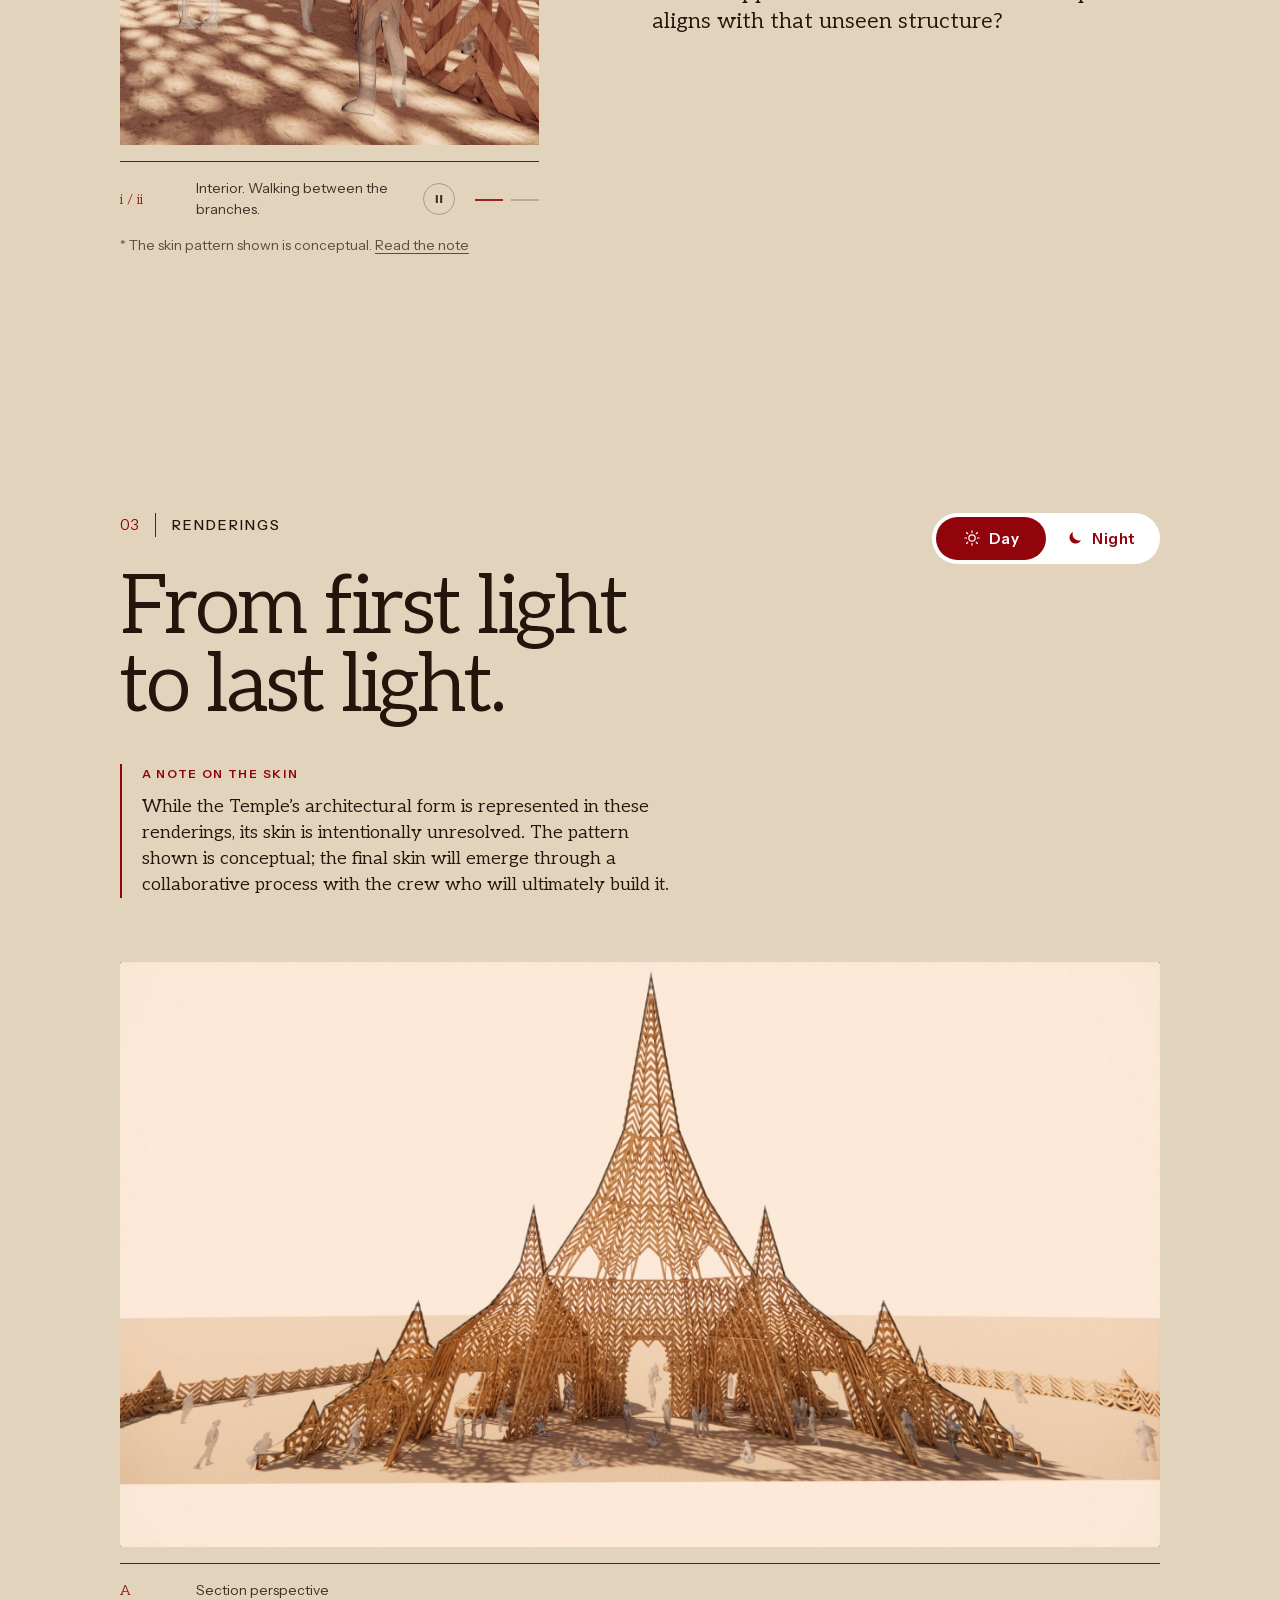
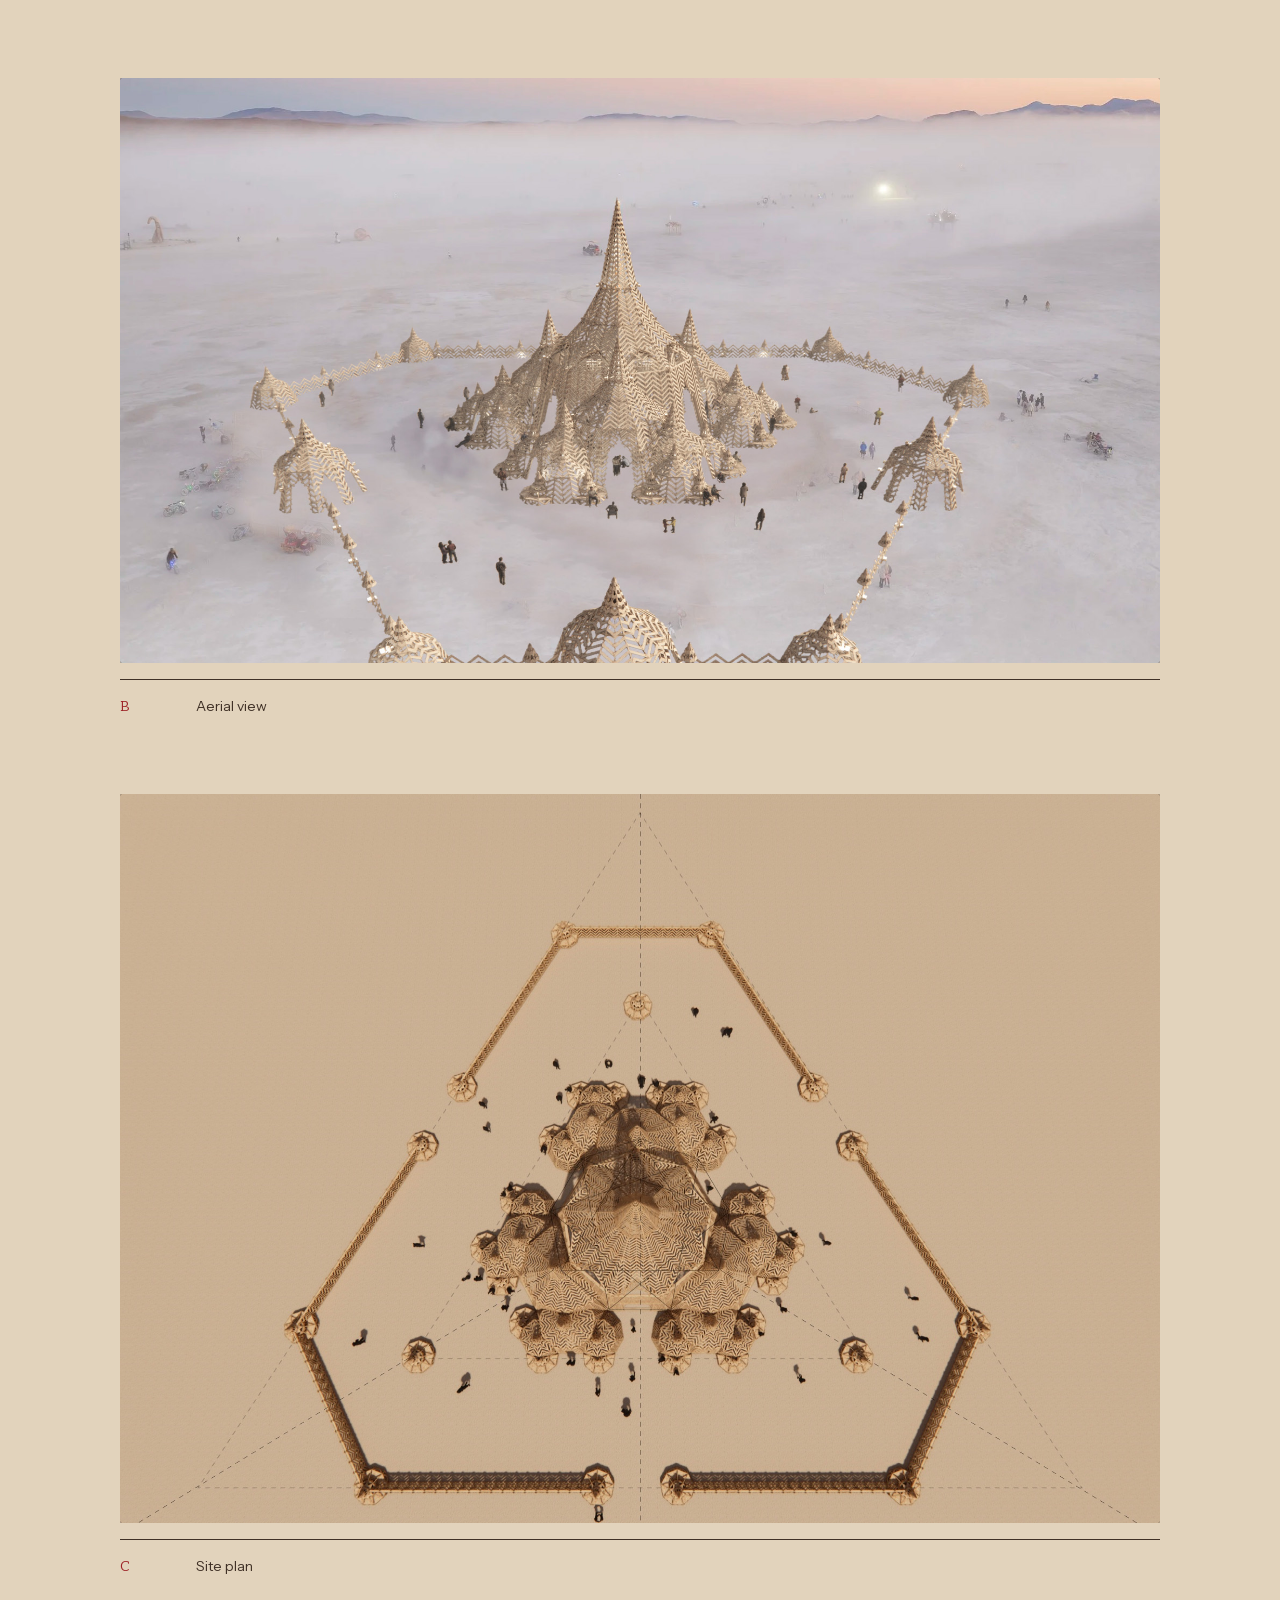
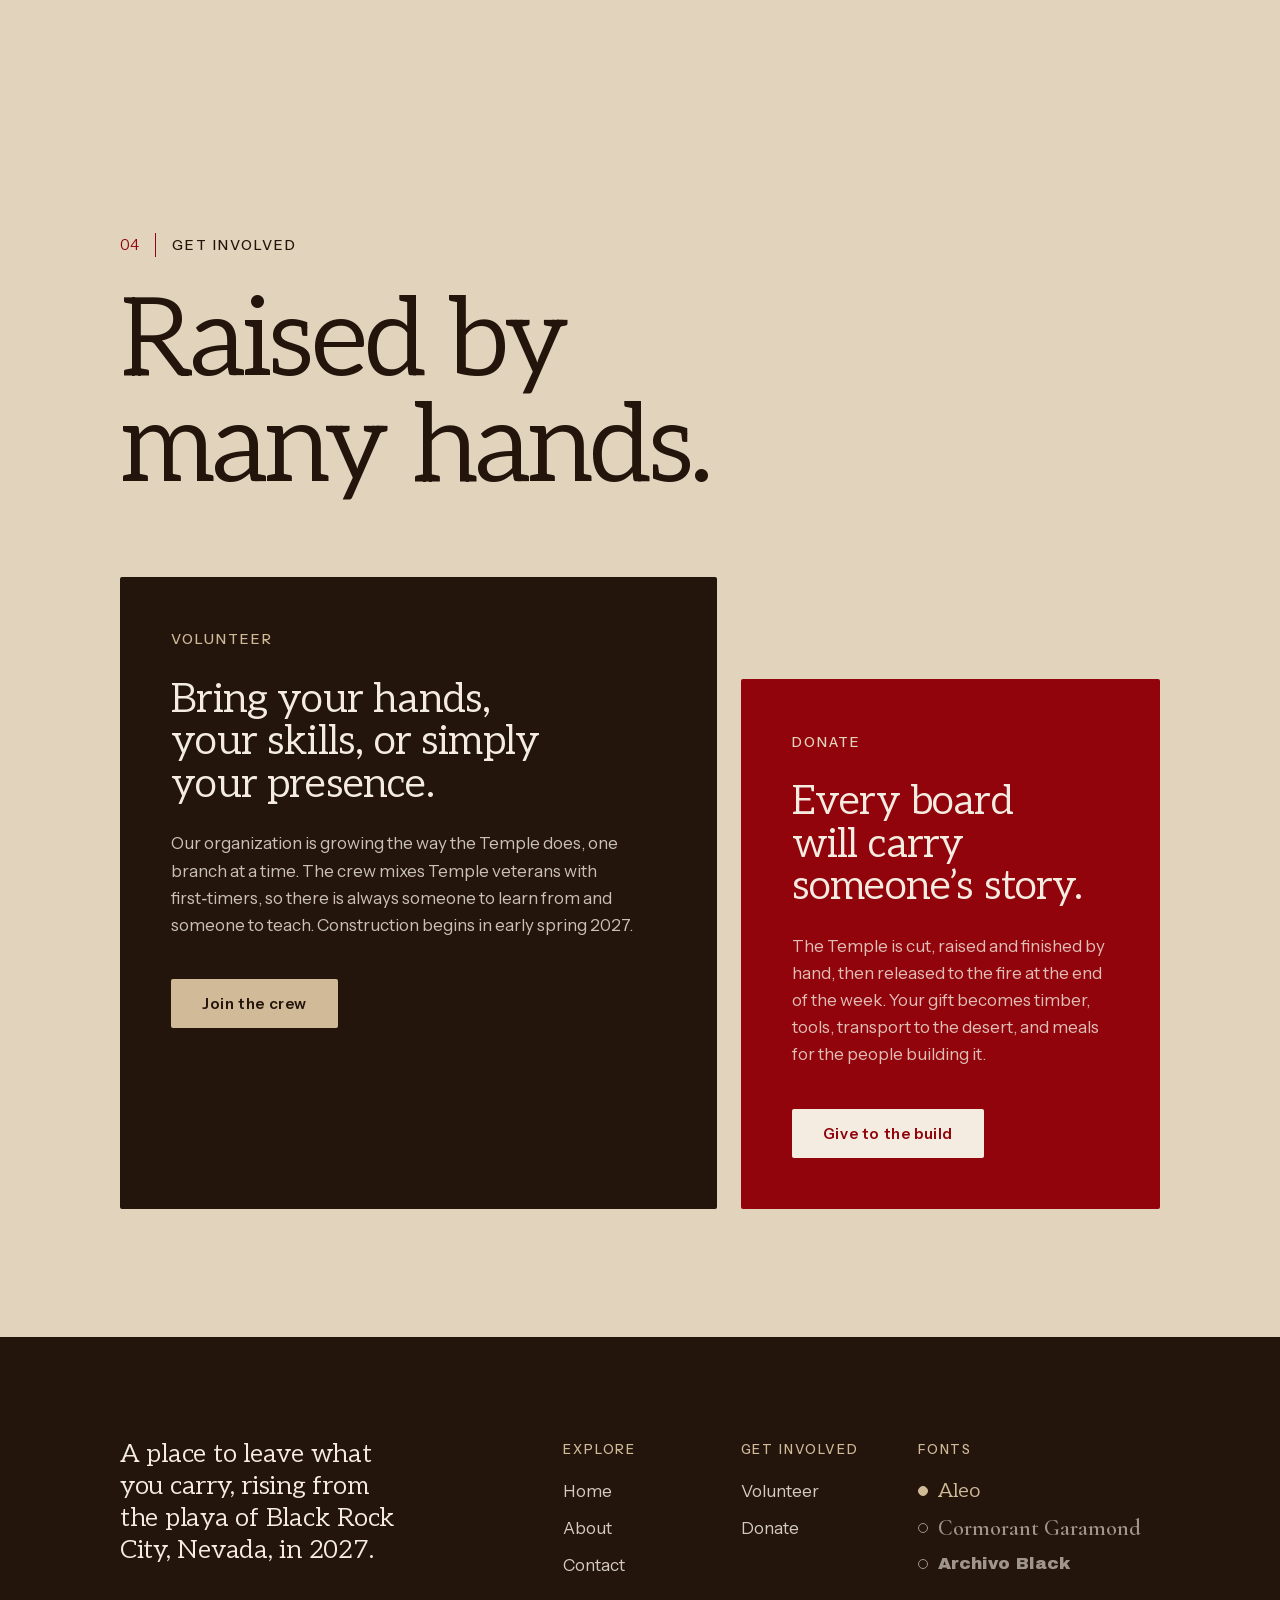
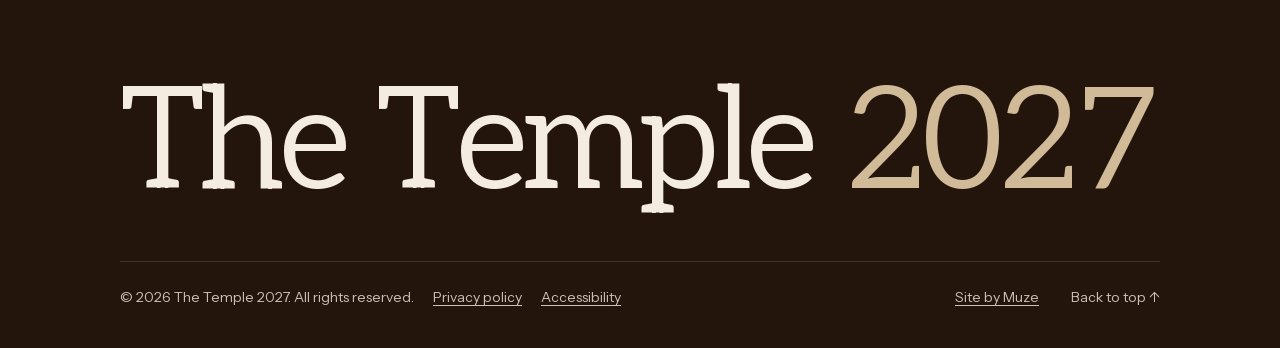
==== commit 45e2d663: "Make the diagrams and ceiling plan static again Remove the Fig. 01 grow, Fig. 03 flip and ceiling-pl" ====
--- a/index.html
+++ b/index.html
@@ -13,11 +13,12 @@
   <link rel="preload" href="fonts/aleo-latin.woff2" as="font" type="font/woff2" crossorigin />
   <link rel="preload" href="fonts/instrument-sans-latin.woff2" as="font" type="font/woff2" crossorigin />
   <link rel="preload" as="image" href="img/hero-video-start.jpg?v=2" />
-  <link rel="stylesheet" href="css/styles.css?v=67" />
+  <link rel="stylesheet" href="css/styles.css?v=68" />
   <!-- enable scroll-reveal hidden state before paint (no flash; no-JS safe) -->
   <script>document.documentElement.classList.add('js-reveal');</script>
-  <!-- title-font toggle: apply the saved title font before paint -->
-  <script>try{var tf=localStorage.getItem('temple-title-font');if(tf==='cormorant'||tf==='archivo')document.documentElement.setAttribute('data-font',tf)}catch(e){}</script>
+  <!-- title-font toggle: apply the saved title font before paint;
+       a refresh resets it to Aleo -->
+  <script>try{var nv=performance.getEntriesByType&&performance.getEntriesByType('navigation')[0];if(nv&&nv.type==='reload')localStorage.removeItem('temple-title-font');var tf=localStorage.getItem('temple-title-font');if(tf==='cormorant'||tf==='archivo')document.documentElement.setAttribute('data-font',tf)}catch(e){}</script>
   <!-- reduced motion: show the hero still from the first paint (no video flash) -->
   <script>if(window.matchMedia&&matchMedia('(prefers-reduced-motion: reduce)').matches)document.documentElement.classList.add('rm')</script>
 </head>
@@ -147,14 +148,7 @@
           </div>
 
           <figure class="plate" data-reveal>
-            <div class="grow-strip">
-              <img src="img/concept-1.png?v=2" alt="Five-step diagram: a single Y-shaped branch repeats at smaller and smaller scales until it forms a full tree canopy" loading="lazy" />
-              <span class="grow-strip__step" aria-hidden="true"></span>
-              <span class="grow-strip__step" aria-hidden="true"></span>
-              <span class="grow-strip__step" aria-hidden="true"></span>
-              <span class="grow-strip__step" aria-hidden="true"></span>
-              <span class="grow-strip__step" aria-hidden="true"></span>
-            </div>
+            <img src="img/concept-1.png?v=2" alt="Five-step diagram: a single Y-shaped branch repeats at smaller and smaller scales until it forms a full tree canopy" loading="lazy" />
             <figcaption class="caption">
               <span class="caption__fig">Fig. 01</span>
               <span>Branching progression. The same Y-shape, smaller at every step, grows a tree.</span>
@@ -203,12 +197,7 @@
           </div>
 
           <figure class="plate" data-reveal>
-            <div class="flip-anim">
-              <img src="img/concept-2.png?v=2" alt="Diagram showing the tree rotated upside down: the trunk becomes the Temple's central spire and the branches spread outward along the ground" loading="lazy" />
-              <span class="flip-anim__tree flip-anim__tree--up" aria-hidden="true"></span>
-              <span class="flip-anim__loop" aria-hidden="true"></span>
-              <span class="flip-anim__tree flip-anim__tree--down" aria-hidden="true"></span>
-            </div>
+            <img src="img/concept-2.png?v=2" alt="Diagram showing the tree rotated upside down: the trunk becomes the Temple's central spire and the branches spread outward along the ground" loading="lazy" />
             <figcaption class="caption">
               <span class="caption__fig">Fig. 03</span>
               <span>From tree to Tree&#8209;Temple. The canopy becomes the ground plan, the trunk becomes the spire.</span>
@@ -420,6 +409,6 @@
 
   </div>
 
-  <script src="js/main.js?v=61" defer></script>
+  <script src="js/main.js?v=62" defer></script>
 </body>
 </html>
--- a/css/styles.css
+++ b/css/styles.css
@@ -860,118 +860,6 @@
   border-radius: var(--radius);
 }
 
-/* Fig. 01: each tree in the strip grows up from its base, left to right,
-   then holds on the full diagram. Five copies of the image, each clipped
-   to its fifth of the strip; the <img> underneath keeps size and alt. */
-.grow-strip {
-  position: relative;
-}
-.grow-strip__step {
-  display: none;
-}
-.js-reveal .grow-strip img {
-  visibility: hidden;
-}
-.js-reveal .grow-strip__step {
-  display: block;
-  position: absolute;
-  inset: 0;
-  background: url("../img/concept-1.png?v=2") center / 100% 100% no-repeat;
-  clip-path: inset(100% var(--r) 0 var(--l));
-  transition: clip-path 1.1s cubic-bezier(0.45, 0, 0.2, 1);
-  transition-delay: var(--d);
-}
-.js-reveal .is-visible .grow-strip__step {
-  clip-path: inset(0 var(--r) 0 var(--l));
-}
-.grow-strip__step:nth-of-type(1) { --l: 0%;  --r: 80%; --d: 0.3s; }
-.grow-strip__step:nth-of-type(2) { --l: 20%; --r: 60%; --d: 0.9s; }
-.grow-strip__step:nth-of-type(3) { --l: 40%; --r: 40%; --d: 1.5s; }
-.grow-strip__step:nth-of-type(4) { --l: 60%; --r: 20%; --d: 2.1s; }
-.grow-strip__step:nth-of-type(5) { --l: 80%; --r: 0%;  --d: 2.7s; }
-
-/* Fig. 03: the tree grows up, the dashed arrow sweeps round, then the
-   upside-down Tree-Temple grows down from its spire and holds.
-   Tree and loop are split into two transparent PNG layers. */
-@property --sweep {
-  syntax: "<angle>";
-  inherits: false;
-  initial-value: 355deg;
-}
-.flip-anim {
-  position: relative;
-}
-.flip-anim__tree,
-.flip-anim__loop {
-  display: none;
-}
-.js-reveal .flip-anim img {
-  visibility: hidden;
-}
-.js-reveal .flip-anim__tree,
-.js-reveal .flip-anim__loop {
-  display: block;
-  position: absolute;
-  inset: 0;
-  background: center / 100% 100% no-repeat;
-}
-.js-reveal .flip-anim__tree {
-  background-image: url("../img/concept-2-trees.png");
-  transition: clip-path 1.2s cubic-bezier(0.45, 0, 0.2, 1);
-}
-/* left tree: grows up from the trunk */
-.js-reveal .flip-anim__tree--up {
-  clip-path: inset(100% 48.2% 0 0);
-  transition-delay: 0.3s;
-}
-/* right tree: grows down from the spire */
-.js-reveal .flip-anim__tree--down {
-  clip-path: inset(0 0 100% 51.8%);
-  transition-duration: 1.4s;
-  transition-delay: 3.2s;
-}
-.js-reveal .is-visible .flip-anim__tree--up {
-  clip-path: inset(0 48.2% 0 0);
-}
-.js-reveal .is-visible .flip-anim__tree--down {
-  clip-path: inset(0 0 0 51.8%);
-}
-/* dashed loop: a wedge sweeps counterclockwise round the loop's centre,
-   from the tree's crown to the arrowhead */
-.js-reveal .flip-anim__loop {
-  background-image: url("../img/concept-2-loop.png");
-  -webkit-mask-image: conic-gradient(from 0deg at 40% 55.4%, transparent var(--sweep), #000 var(--sweep) 355deg, transparent 355deg);
-  mask-image: conic-gradient(from 0deg at 40% 55.4%, transparent var(--sweep), #000 var(--sweep) 355deg, transparent 355deg);
-  transition: --sweep 1.8s cubic-bezier(0.45, 0, 0.35, 1) 1.4s;
-}
-.js-reveal .is-visible .flip-anim__loop {
-  --sweep: 70deg;
-}
-
-/* Ceiling plan: the timber builds out from the Trunk in a spiral, then
-   holds on the full plan. main.js draws the spiral on the canvas and
-   adds .is-building while it runs; without it the plain <img> shows. */
-.build-plan {
-  position: relative;
-}
-.build-plan img {
-  display: block;
-}
-.build-plan__canvas {
-  display: none;
-  position: absolute;
-  inset: 0;
-  width: 100%;
-  height: 100%;
-}
-/* opacity, not visibility, so screen readers keep the image's alt text */
-.build-plan.is-building img {
-  opacity: 0;
-}
-.build-plan.is-building .build-plan__canvas {
-  display: block;
-}
-
 /* ============================================================
    01 — Inspiration
    ============================================================ */
@@ -2999,21 +2887,8 @@
     transform: none;
     transition: none;
   }
-  .js-reveal .grow-strip img {
-    visibility: visible;
-  }
-  .js-reveal .grow-strip__step {
-    display: none;
-  }
-  .js-reveal .flip-anim img {
-    visibility: visible;
-  }
   .work__img.is-visible img {
     transform: none;
-  }
-  .js-reveal .flip-anim__tree,
-  .js-reveal .flip-anim__loop {
-    display: none;
   }
   .daynight,
   .dn-img,
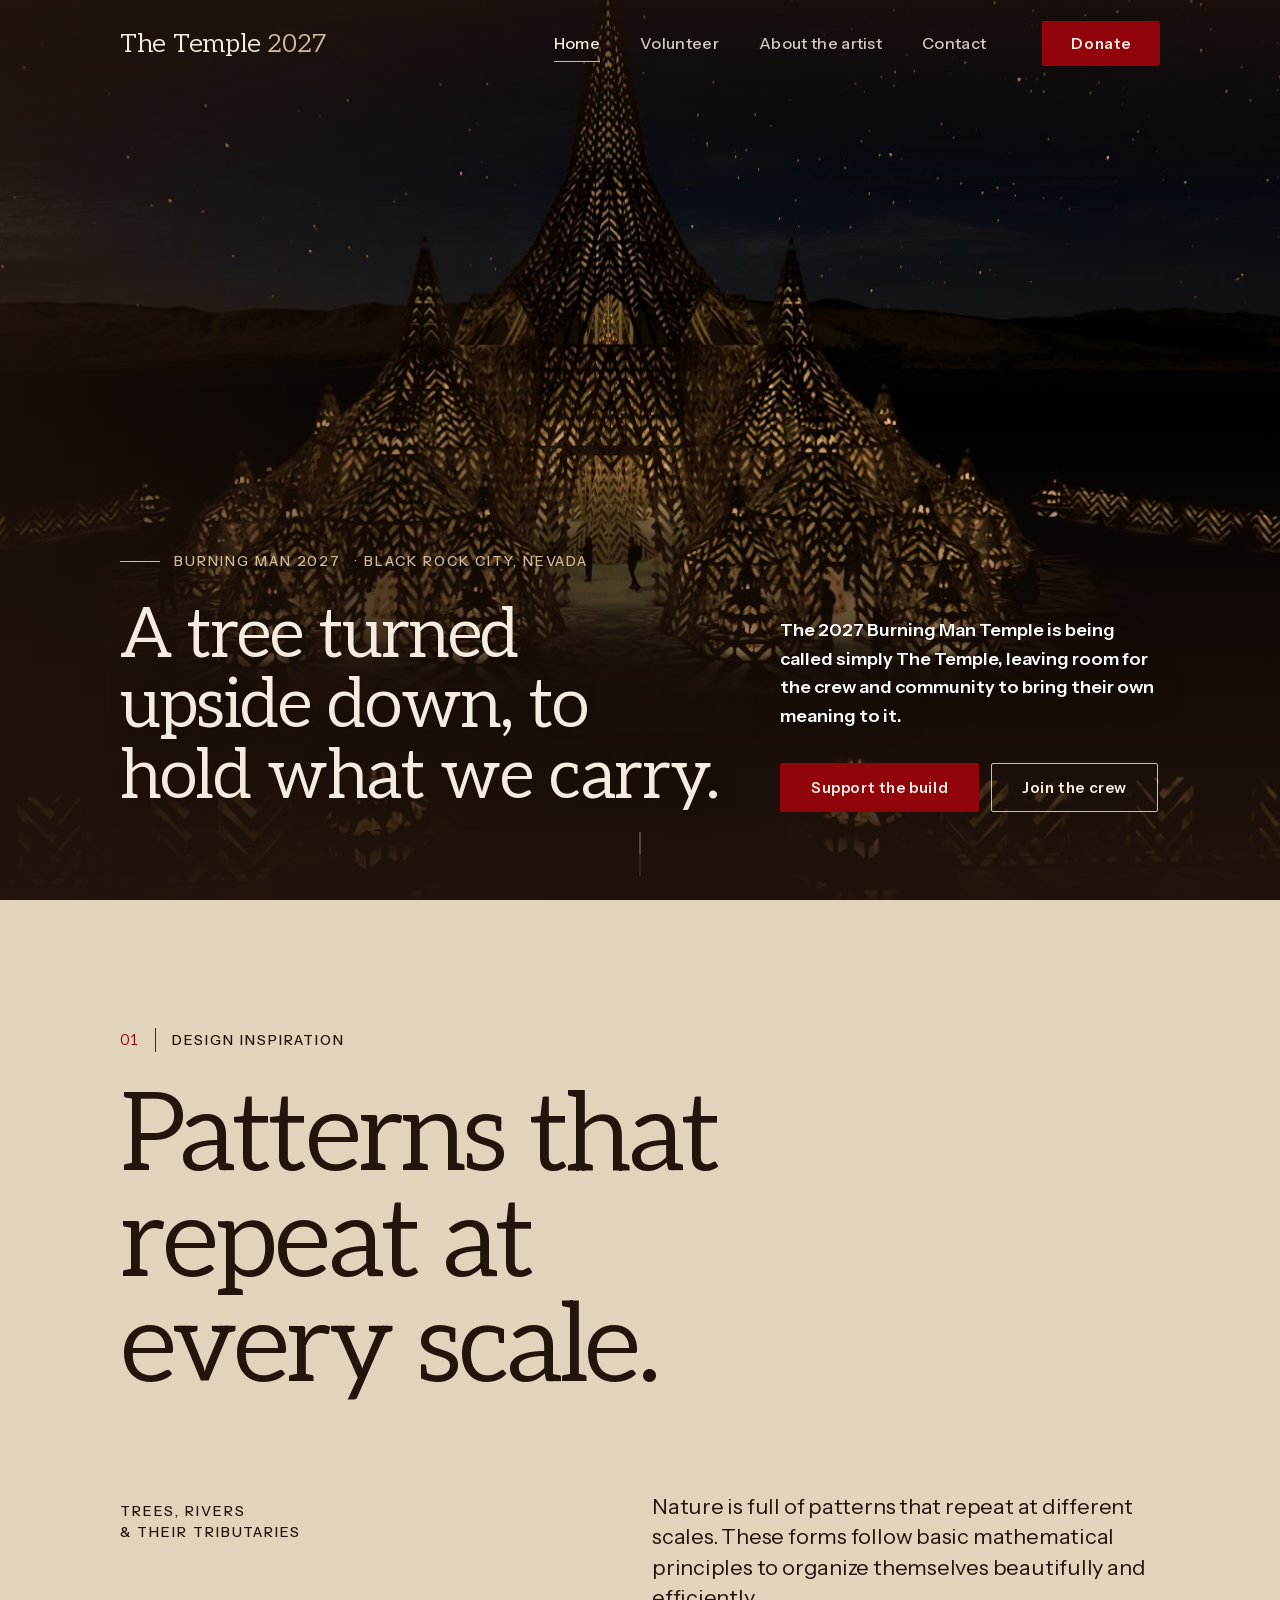
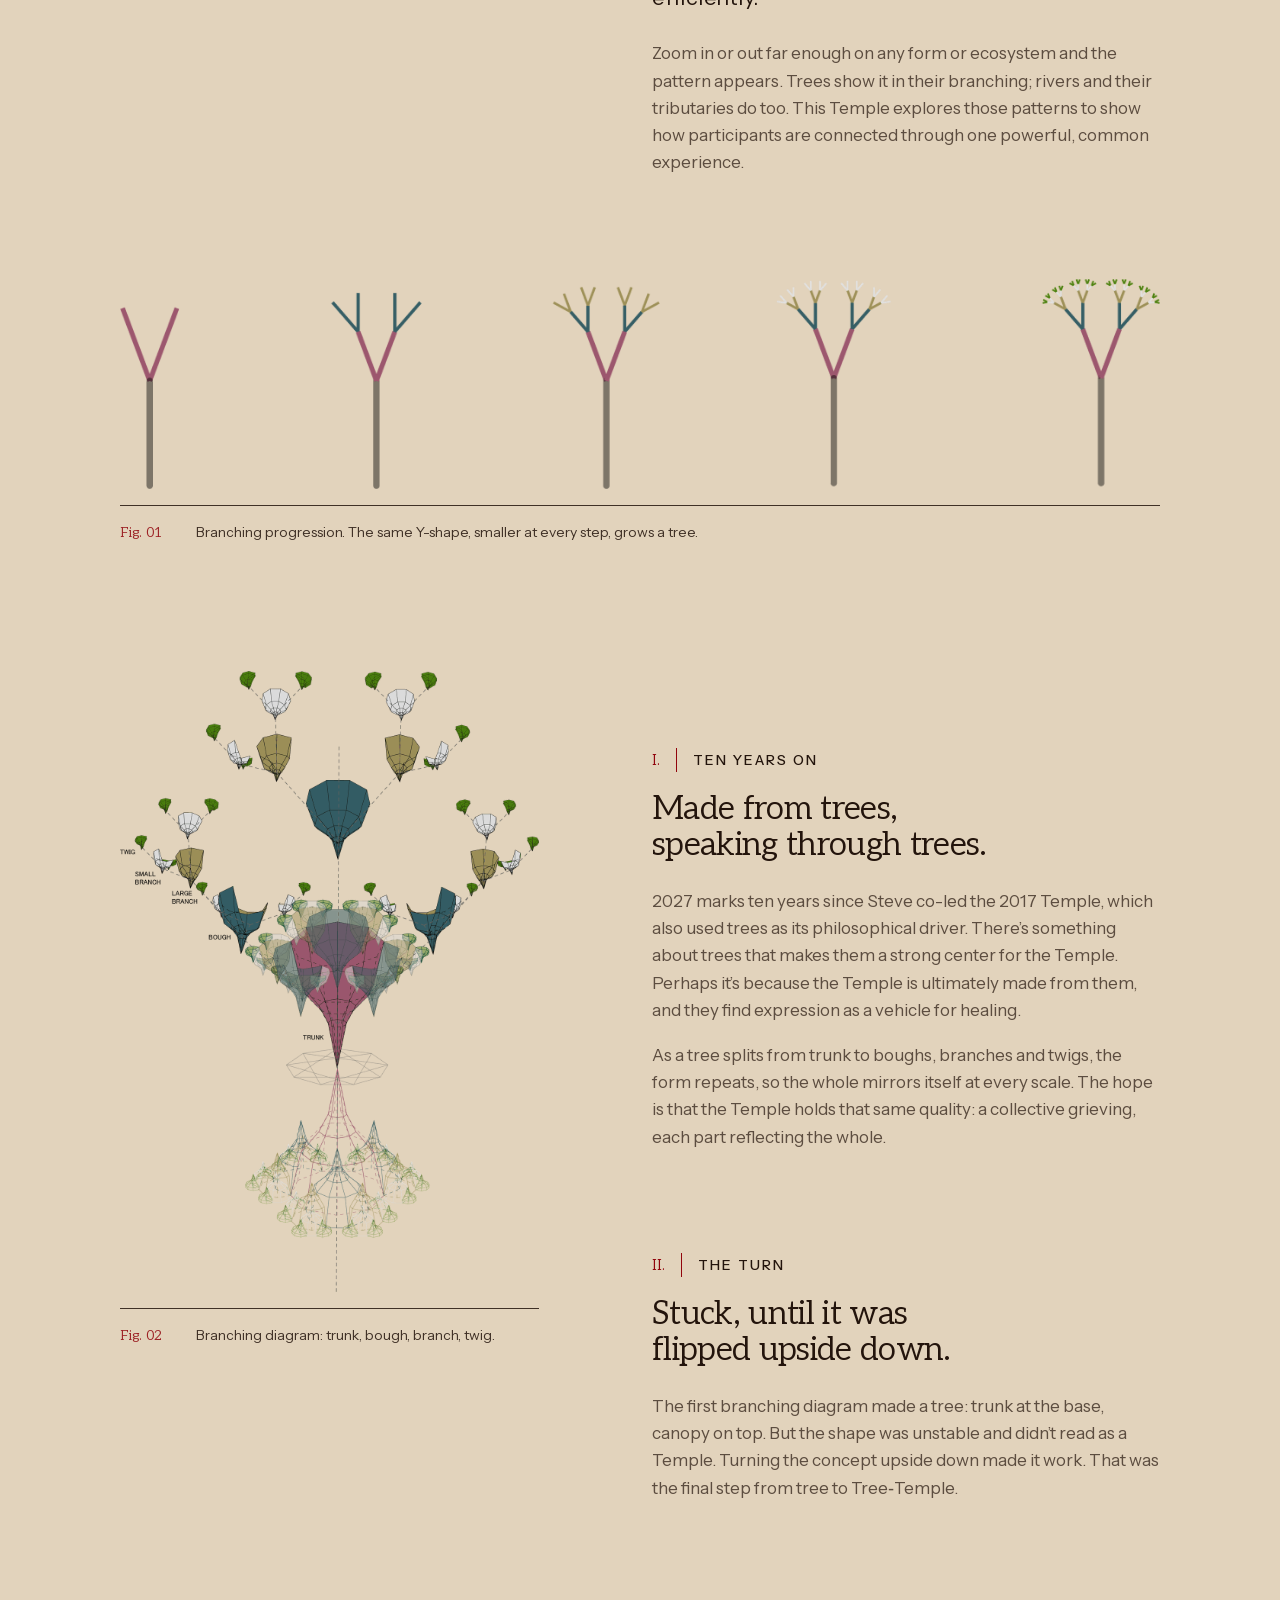
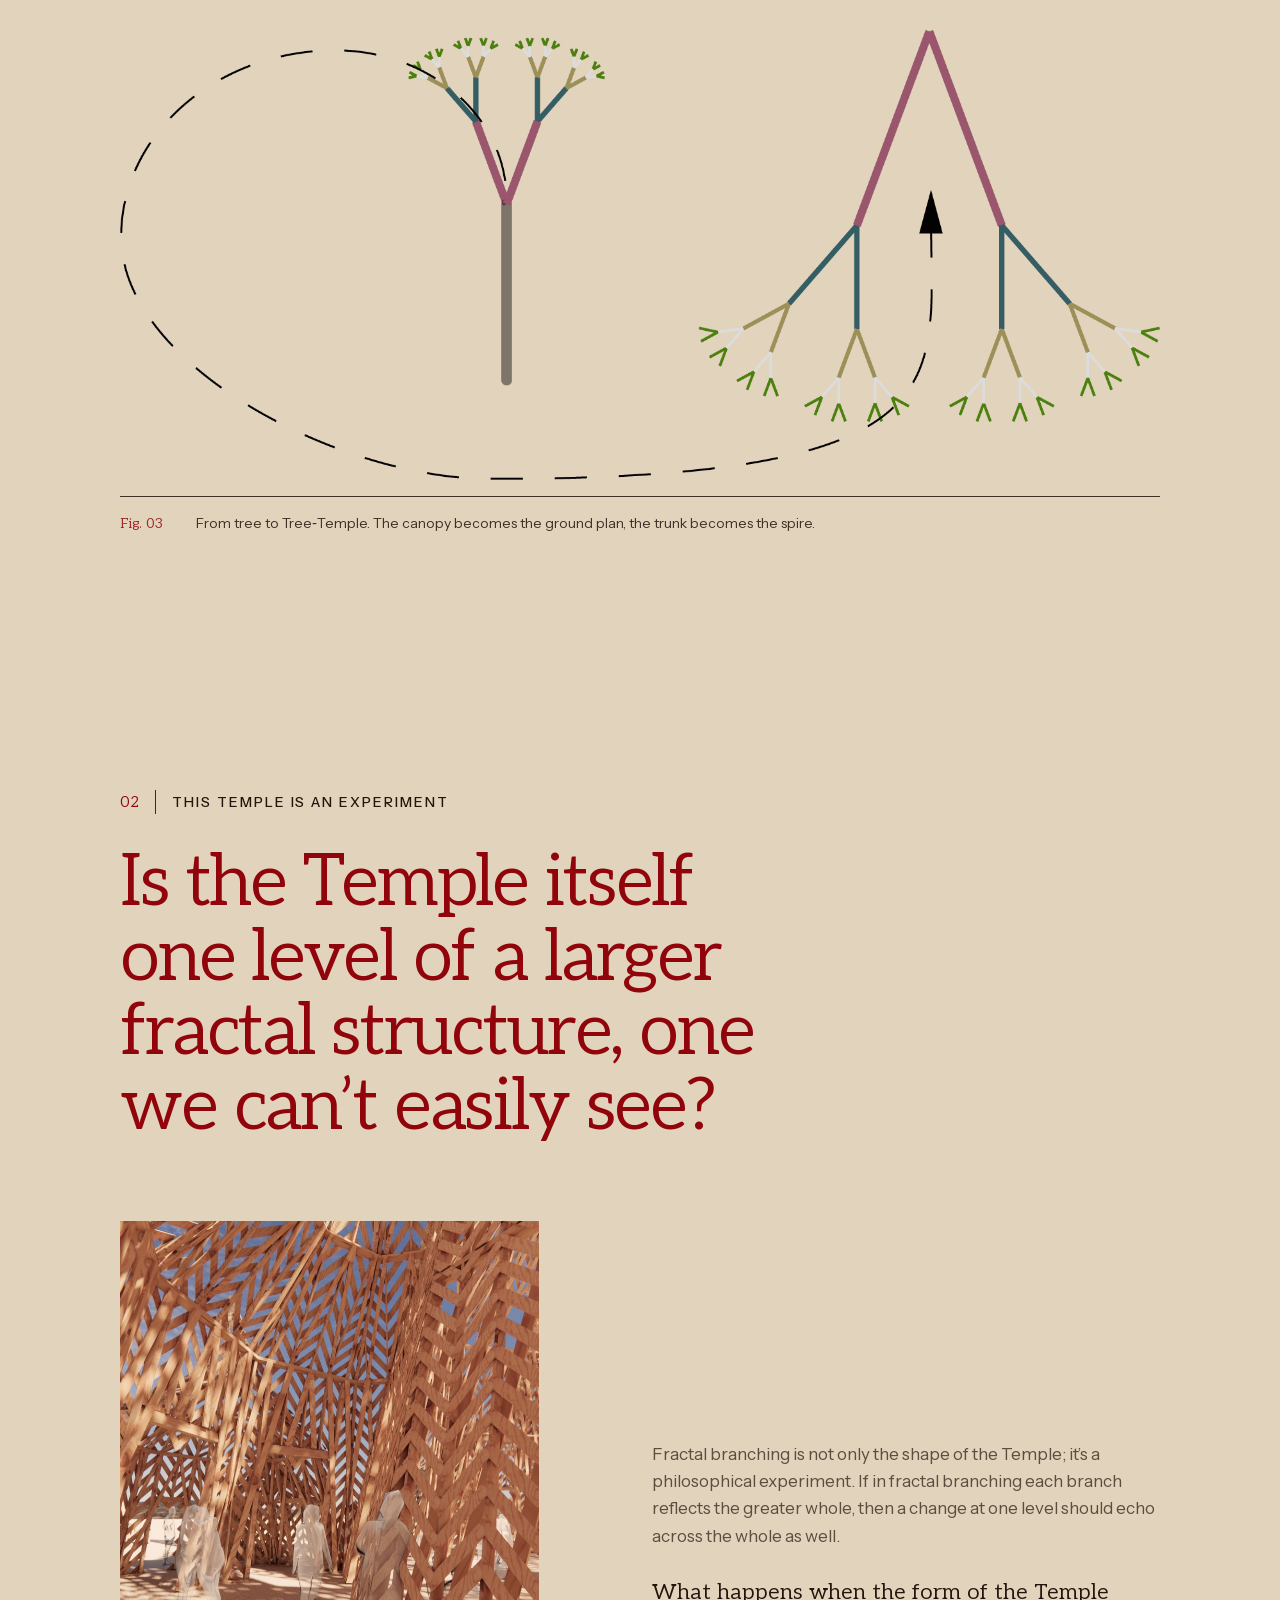
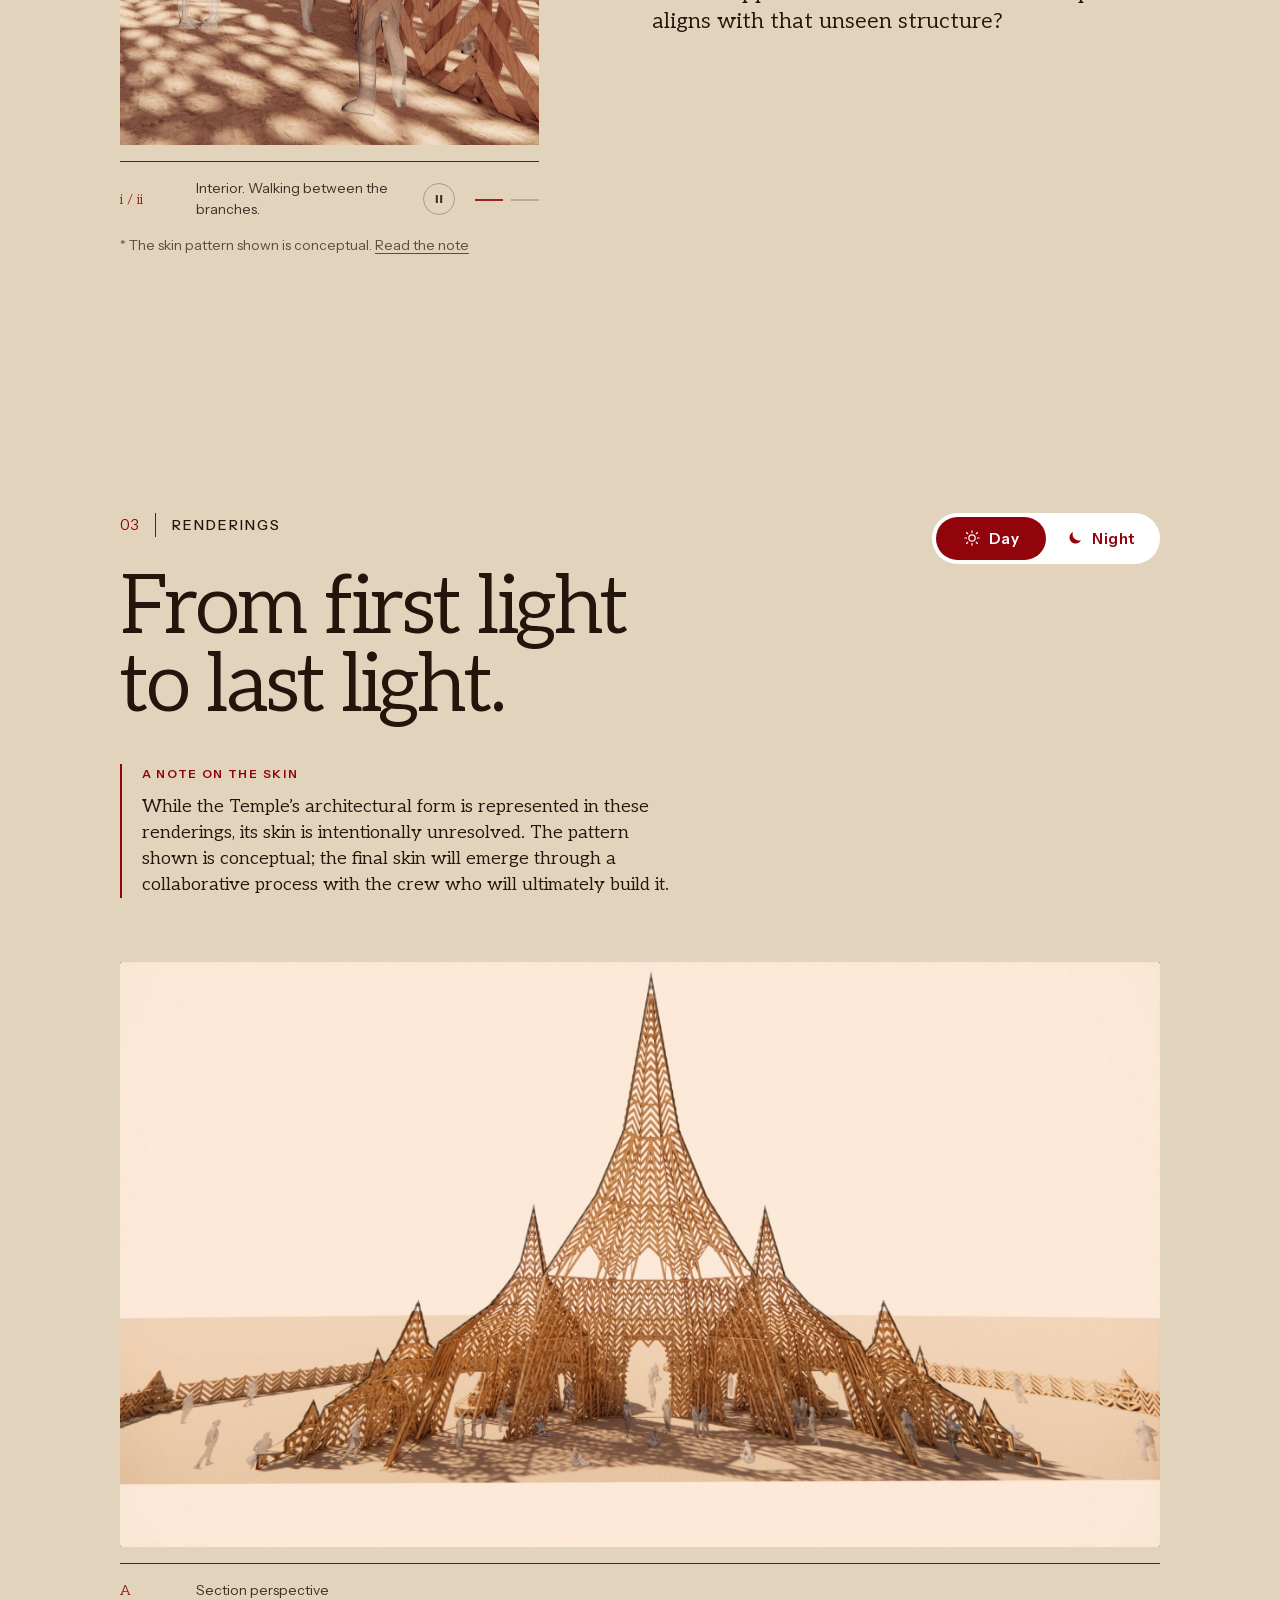
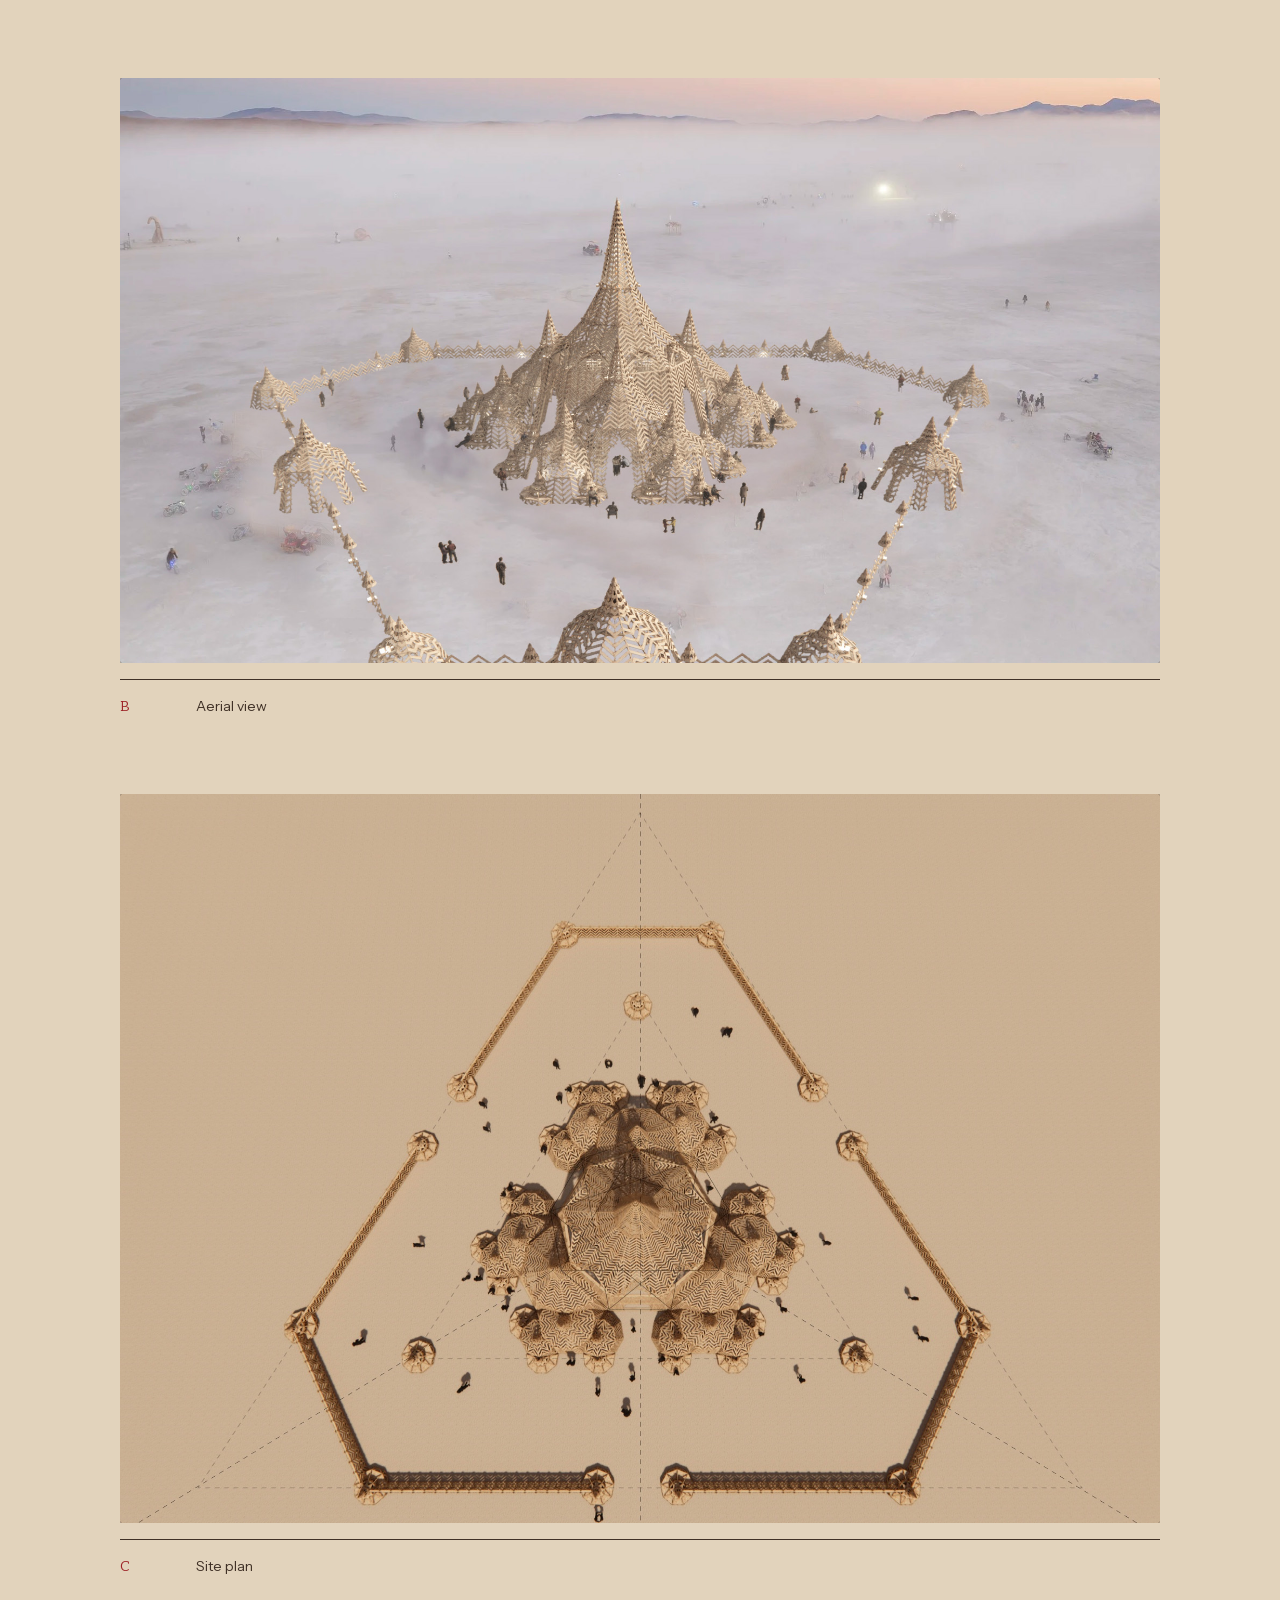
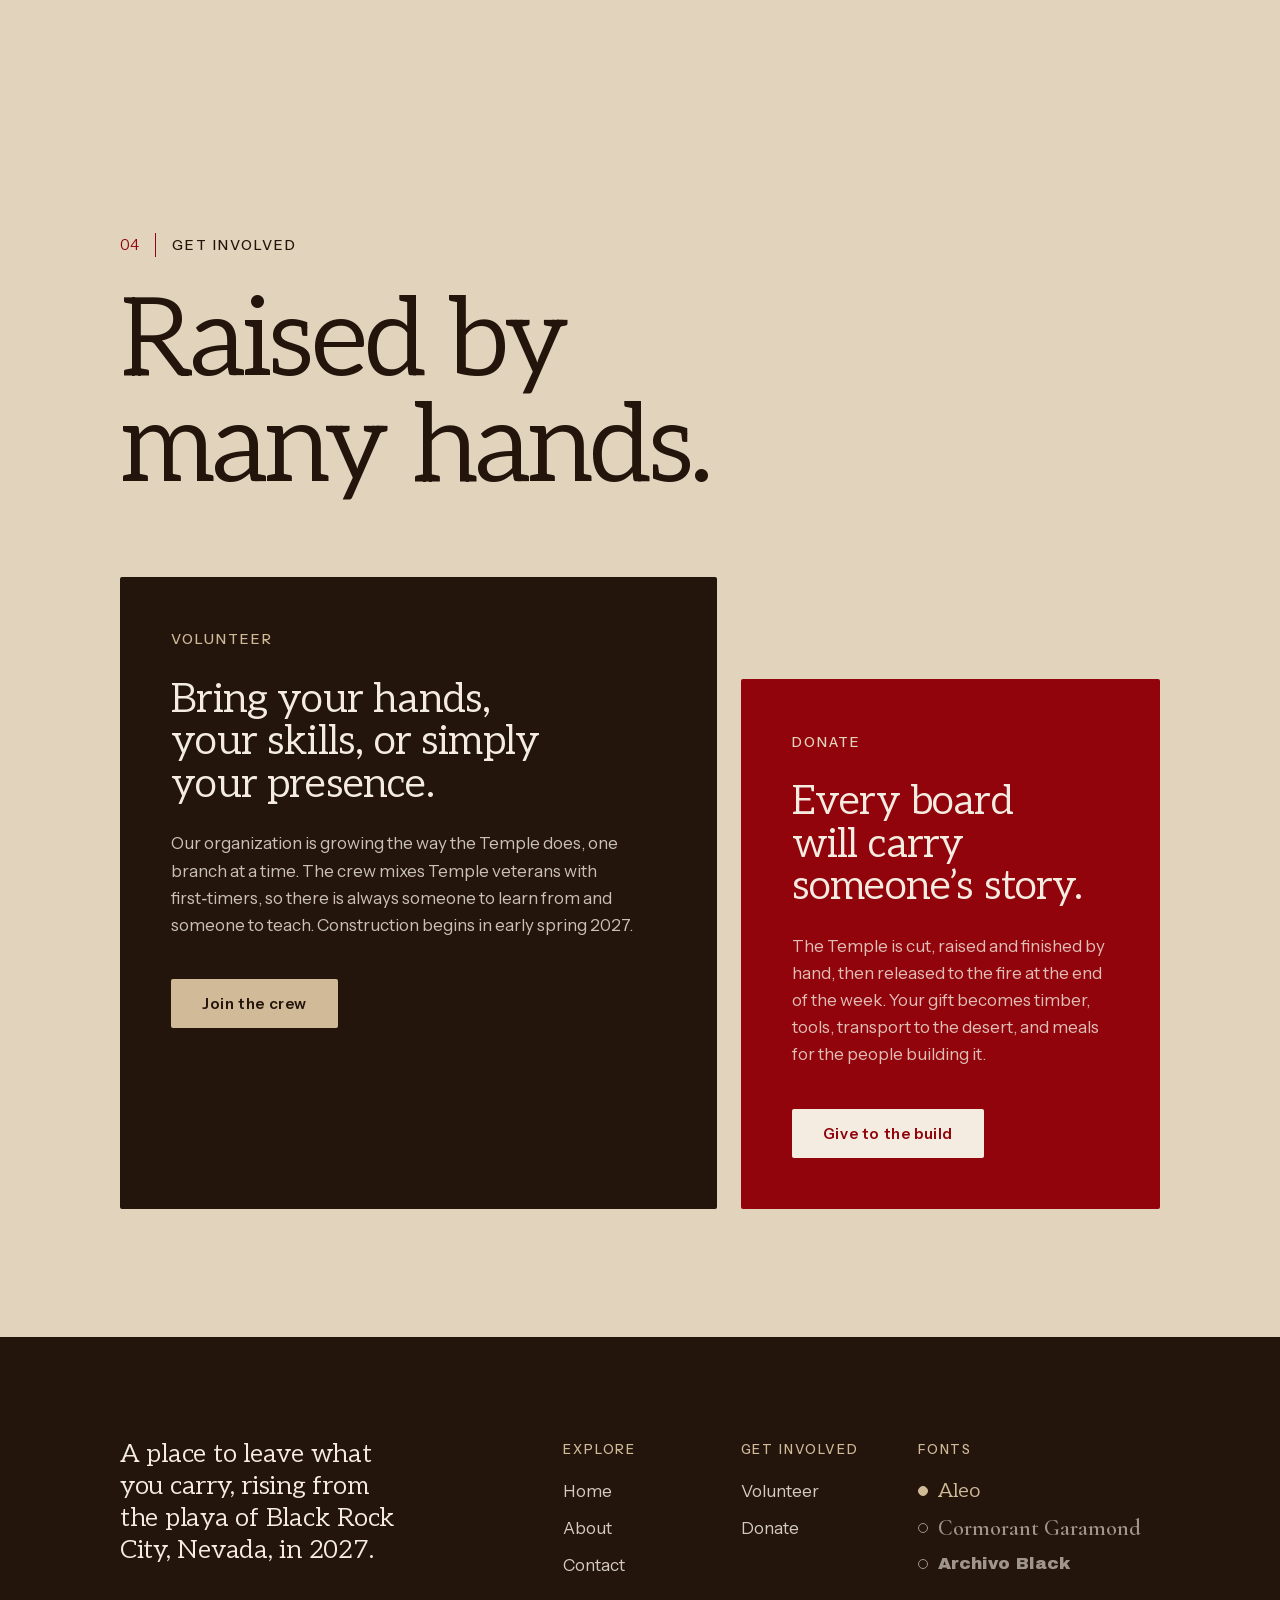
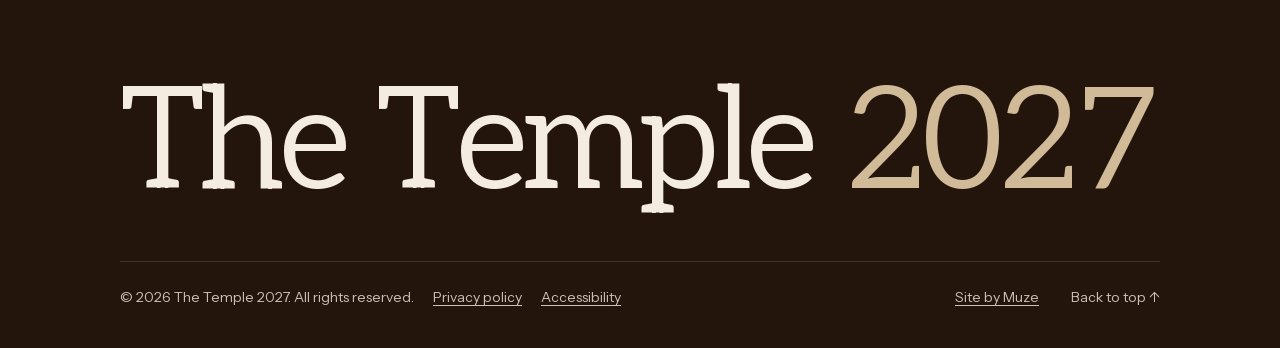
==== commit 1a7920e1: "Start the hero flythrough at the 10 second mark Re-cut both hero videos from 0:10 (now 42s) with a m" ====
--- a/index.html
+++ b/index.html
@@ -12,7 +12,7 @@
   <link rel="apple-touch-icon" href="img/apple-touch-icon.png?v=3" />
   <link rel="preload" href="fonts/aleo-latin.woff2" as="font" type="font/woff2" crossorigin />
   <link rel="preload" href="fonts/instrument-sans-latin.woff2" as="font" type="font/woff2" crossorigin />
-  <link rel="preload" as="image" href="img/hero-video-start.jpg?v=2" />
+  <link rel="preload" as="image" href="img/hero-video-start.jpg?v=3" />
   <link rel="stylesheet" href="css/styles.css?v=68" />
   <!-- enable scroll-reveal hidden state before paint (no flash; no-JS safe) -->
   <script>document.documentElement.classList.add('js-reveal');</script>
@@ -63,12 +63,12 @@
             muted
             playsinline
             preload="auto"
-            poster="img/hero-video-start.jpg?v=2"
+            poster="img/hero-video-start.jpg?v=3"
             data-end-frame="img/hero-video-end.jpg?v=2"
             aria-hidden="true"
           >
-            <source src="img/hero-video-sm.mp4?v=2" type="video/mp4" media="(max-width: 900px)" />
-            <source src="img/hero-video.mp4?v=2" type="video/mp4" />
+            <source src="img/hero-video-sm.mp4?v=3" type="video/mp4" media="(max-width: 900px)" />
+            <source src="img/hero-video.mp4?v=3" type="video/mp4" />
           </video>
           <!-- the film fades into this still when it ends (also the fallback) -->
           <img
